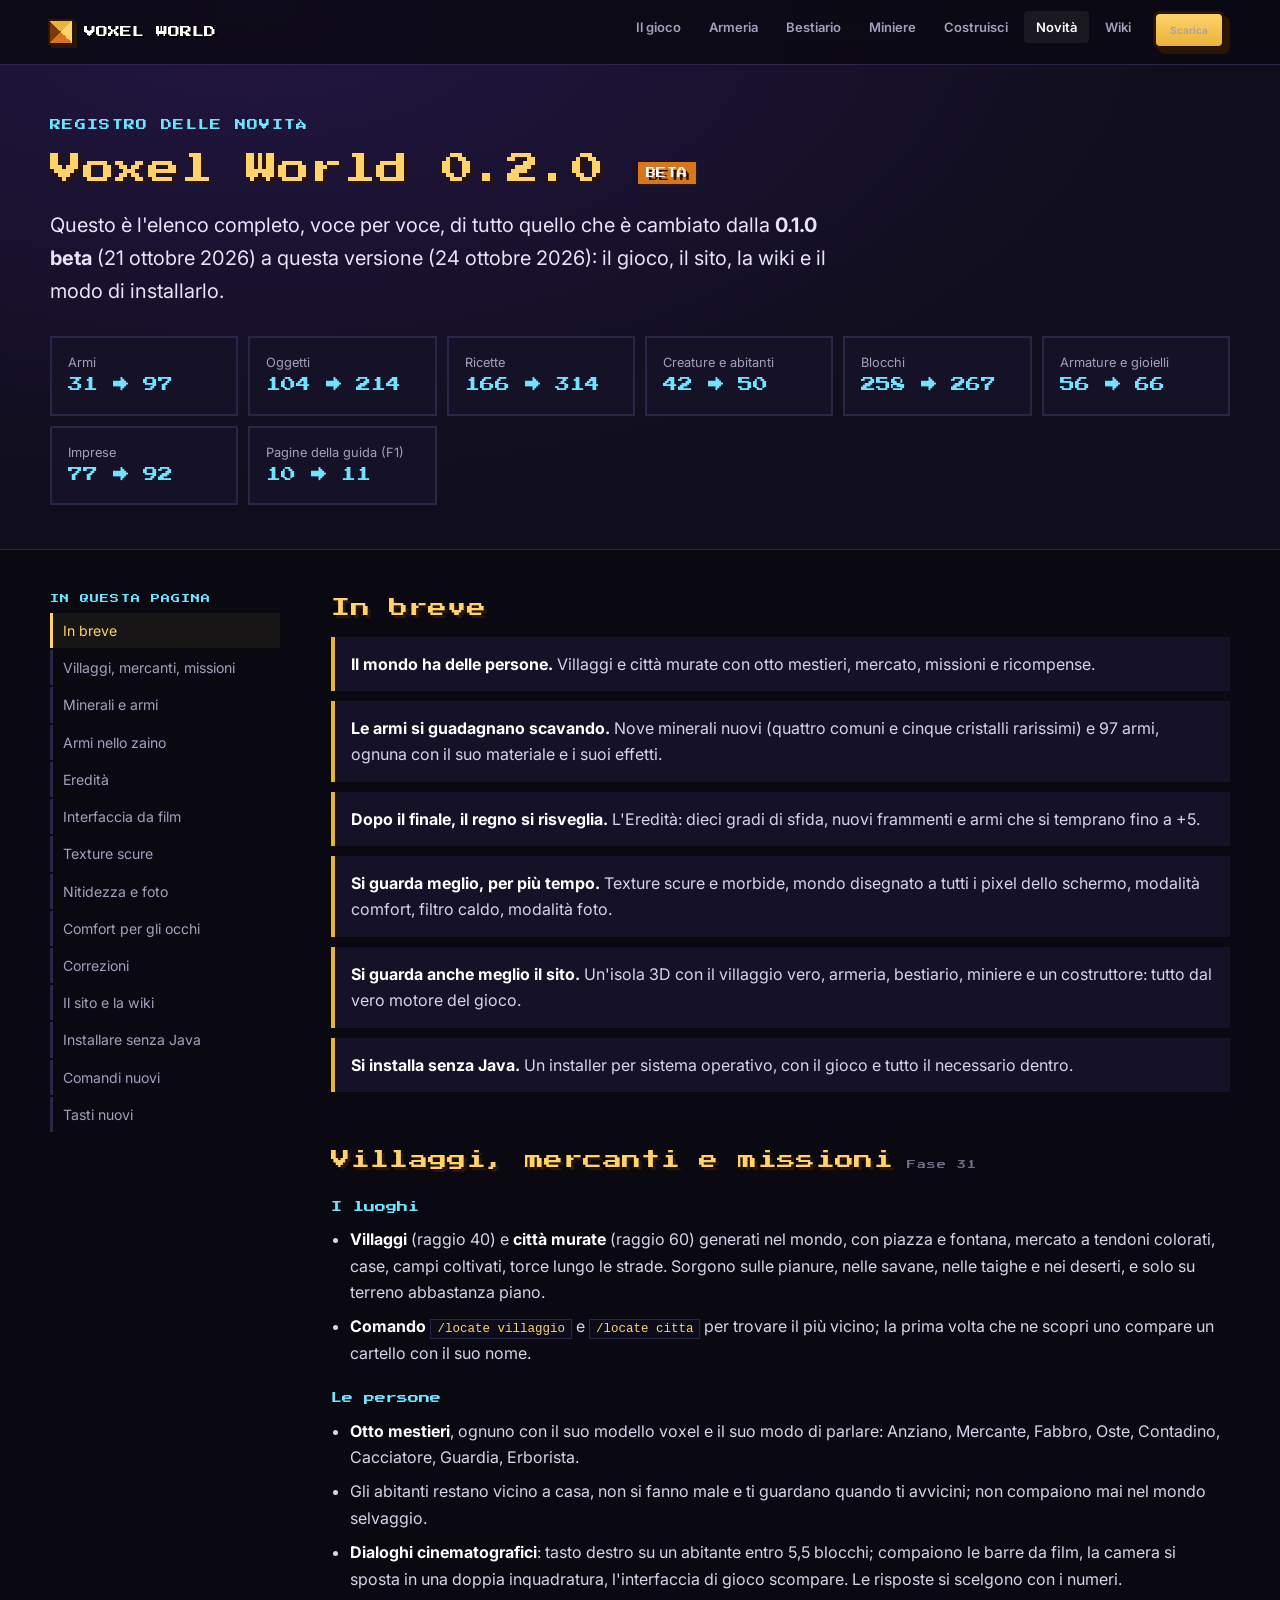
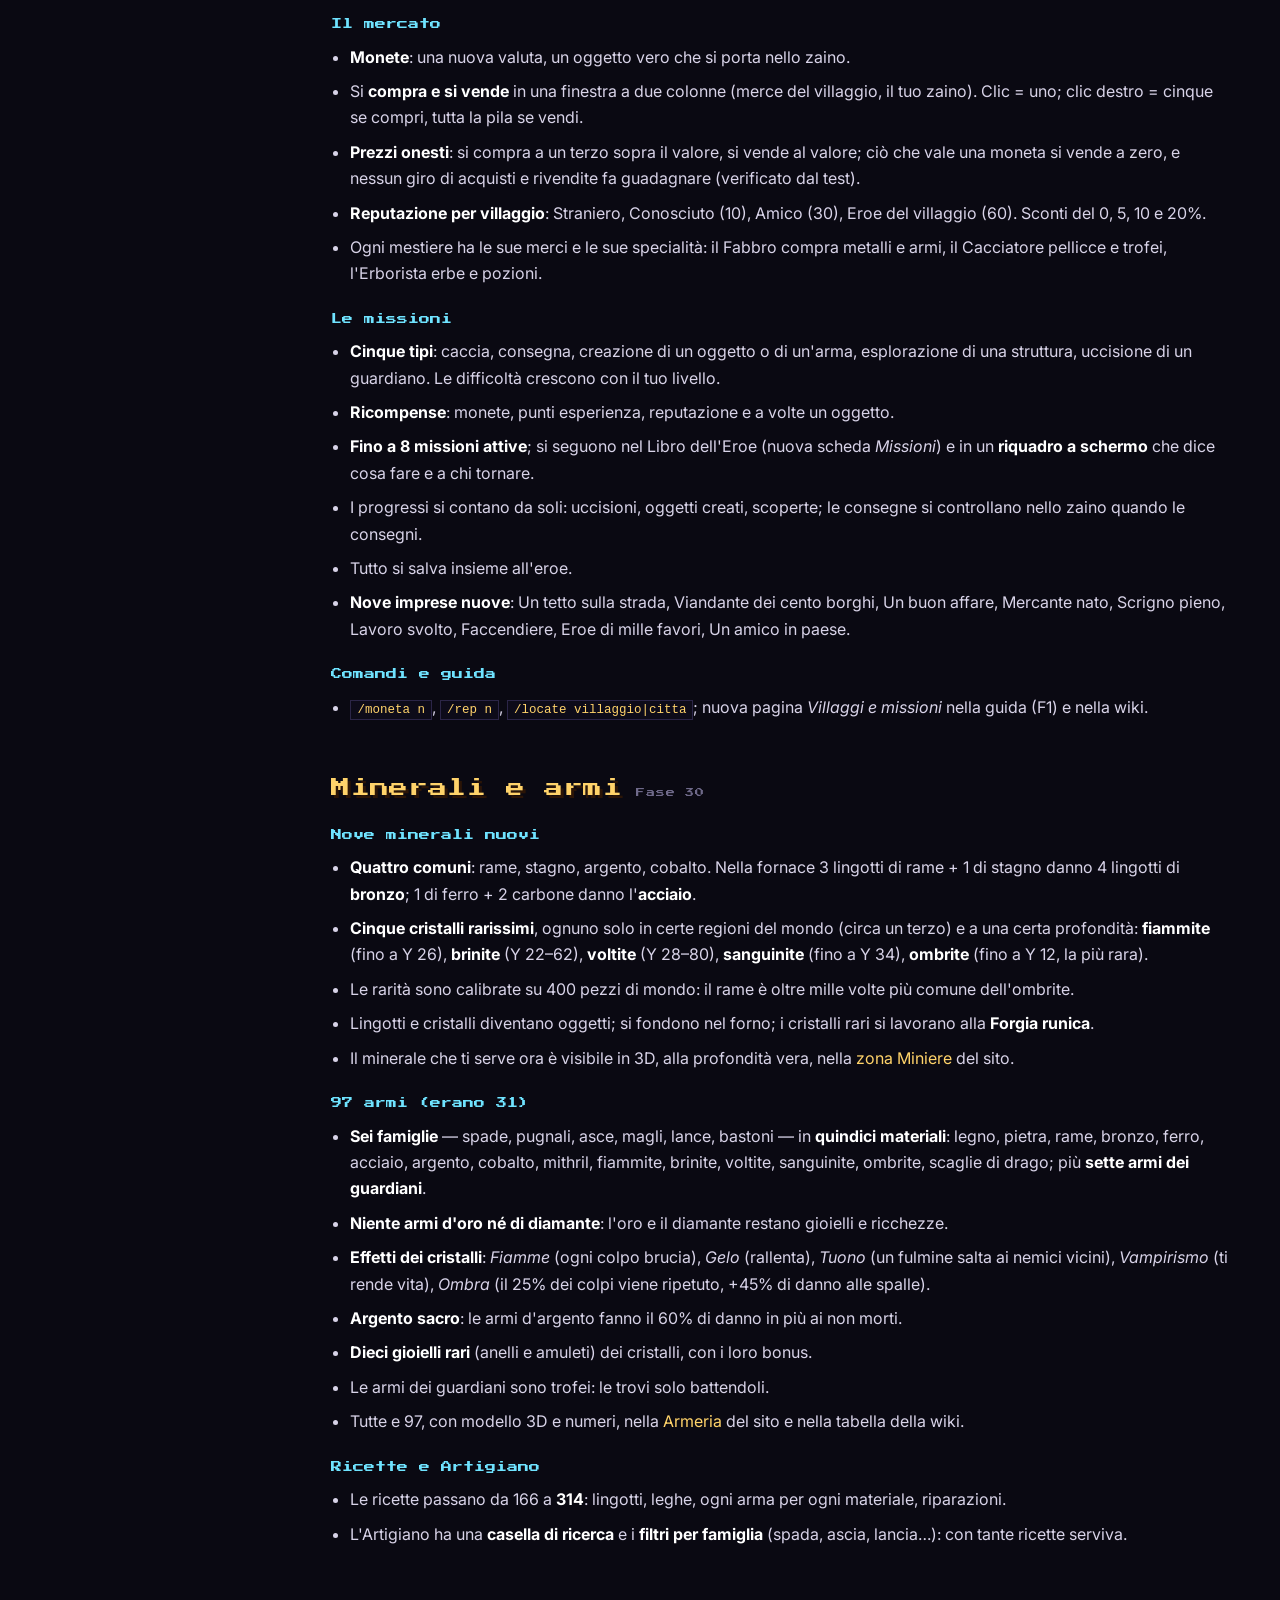
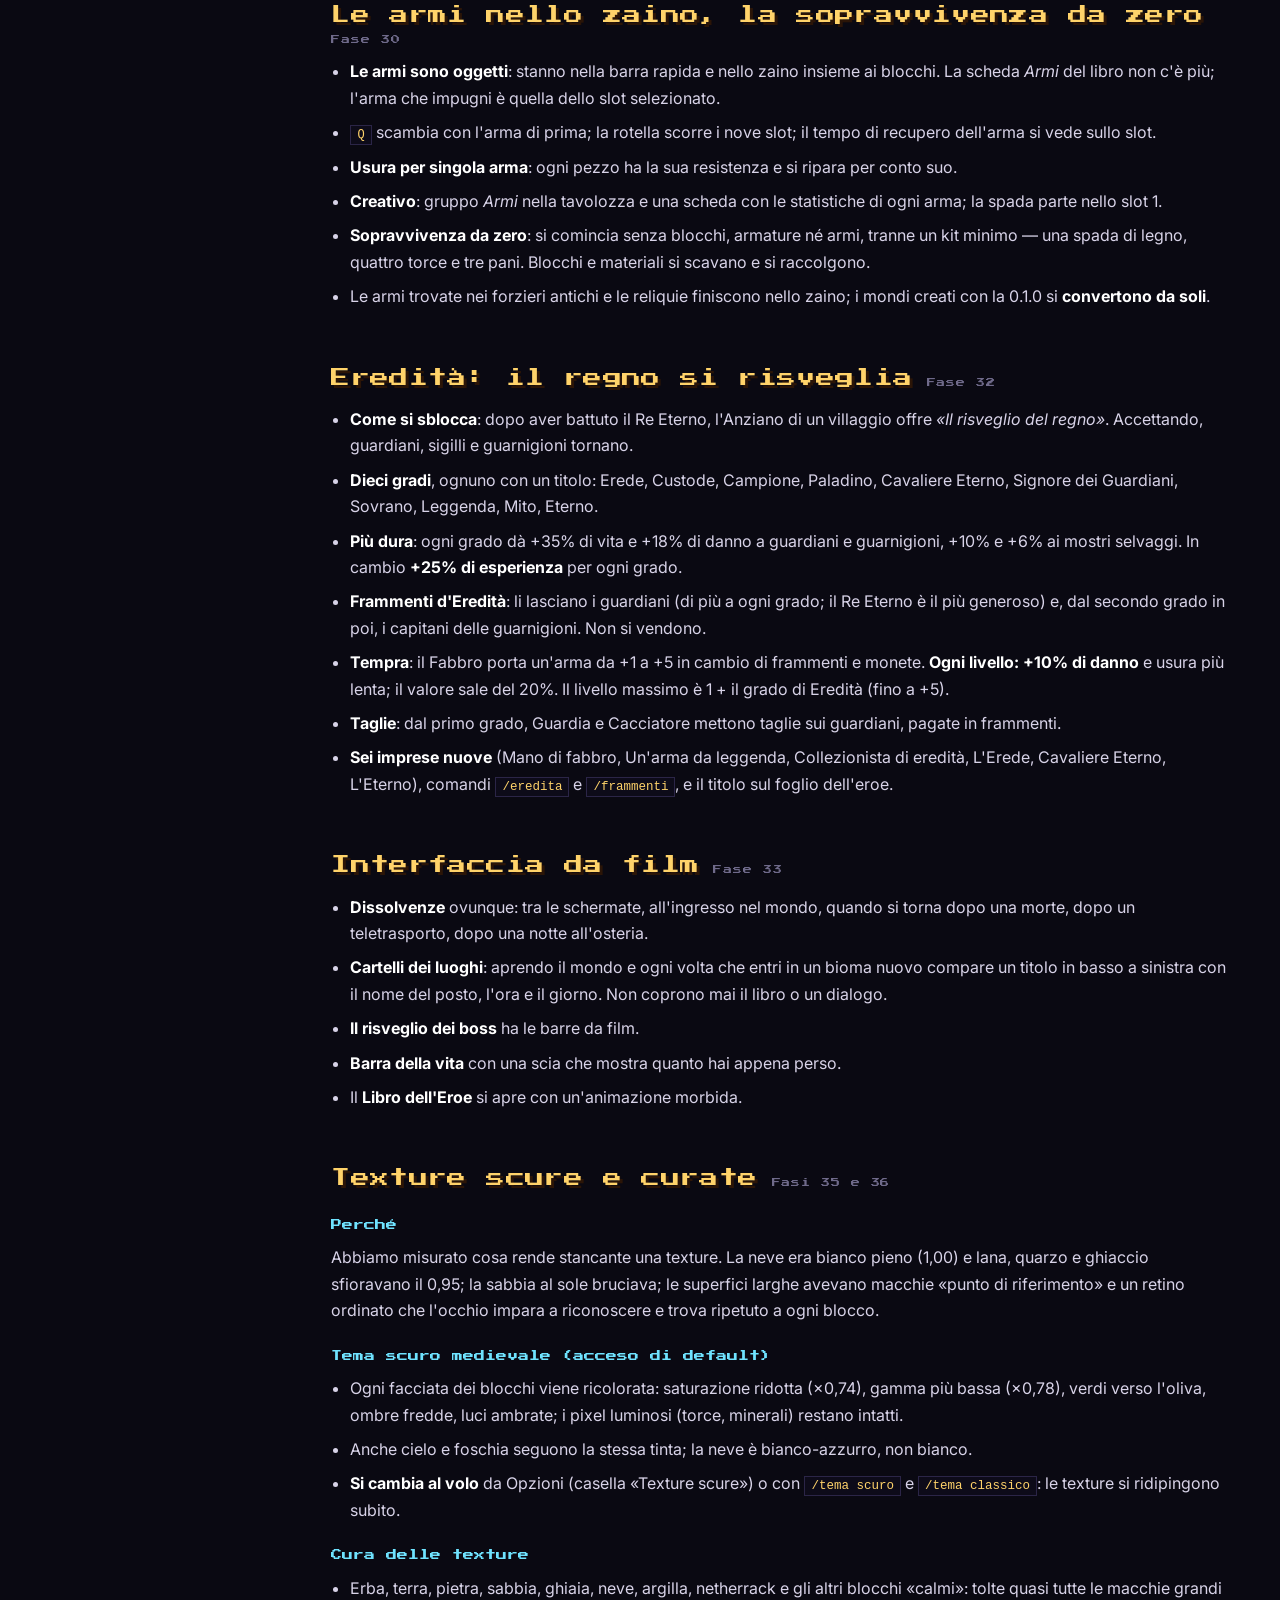
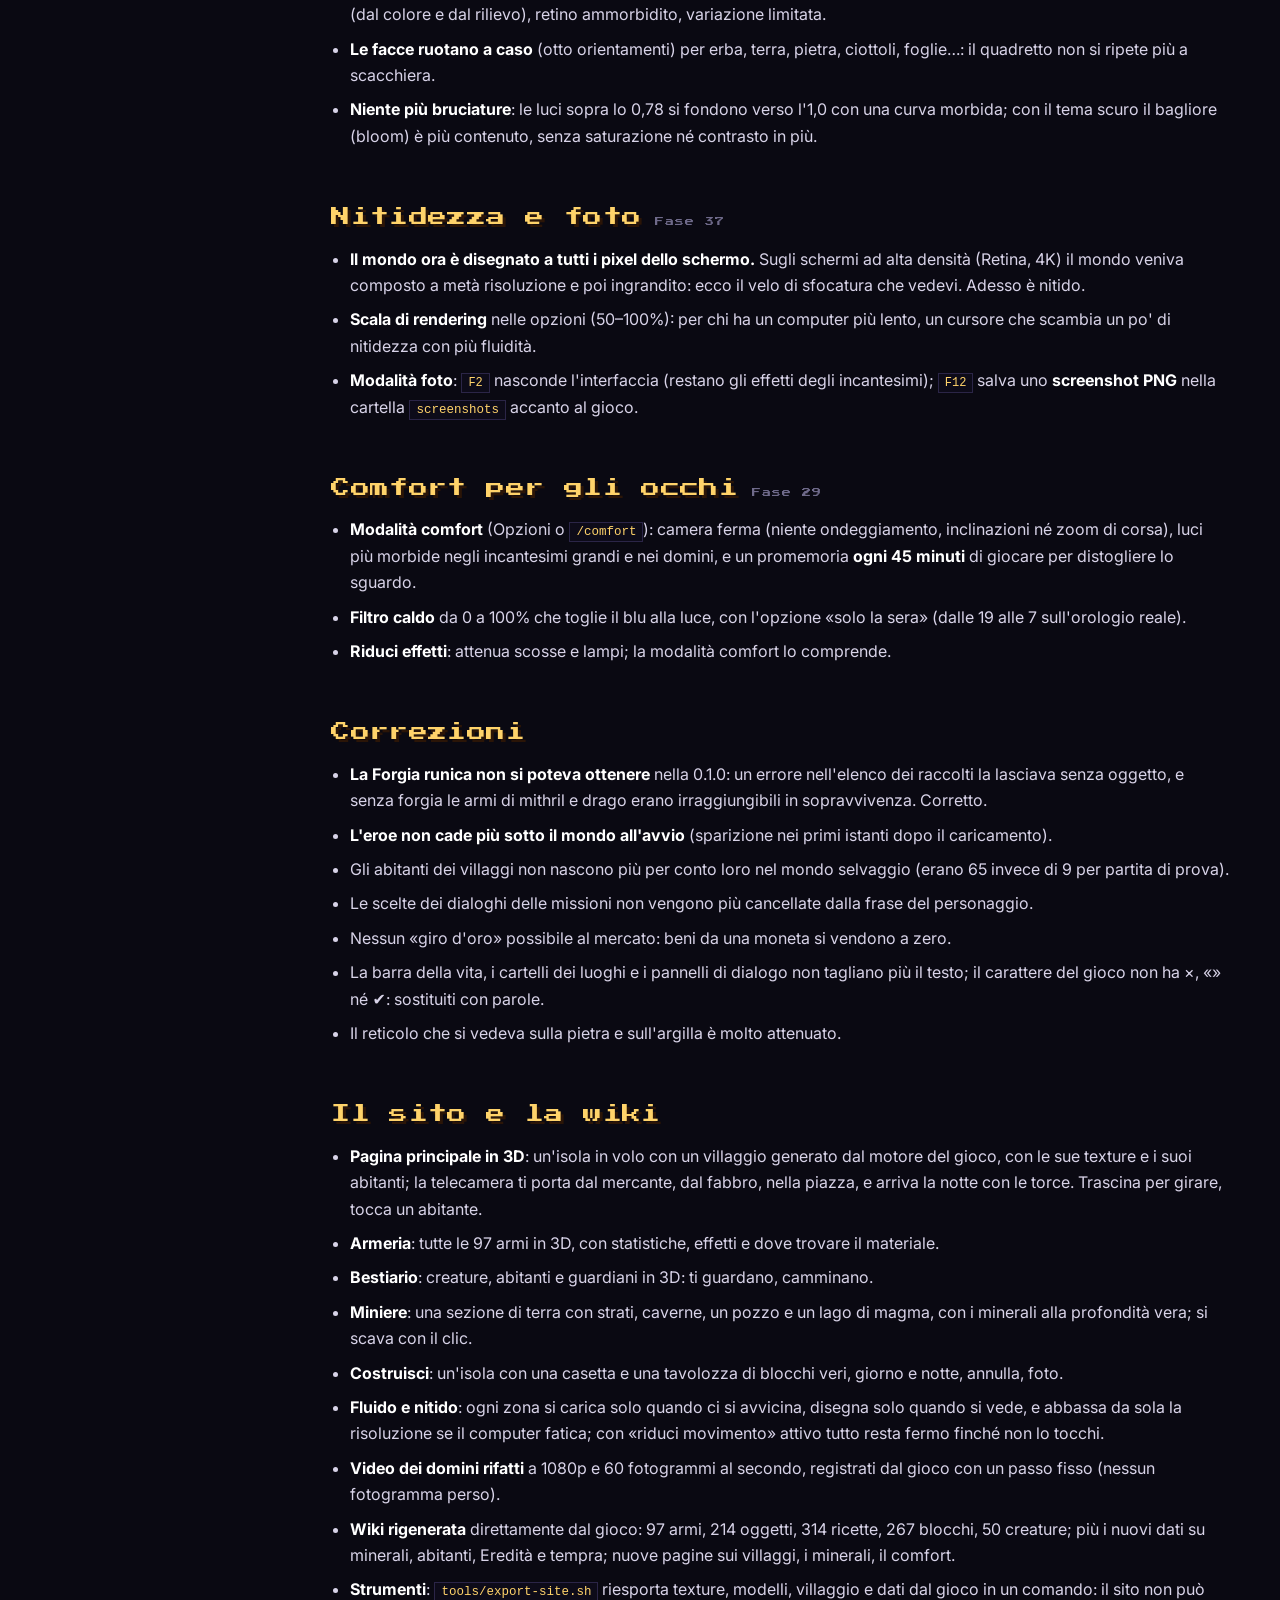
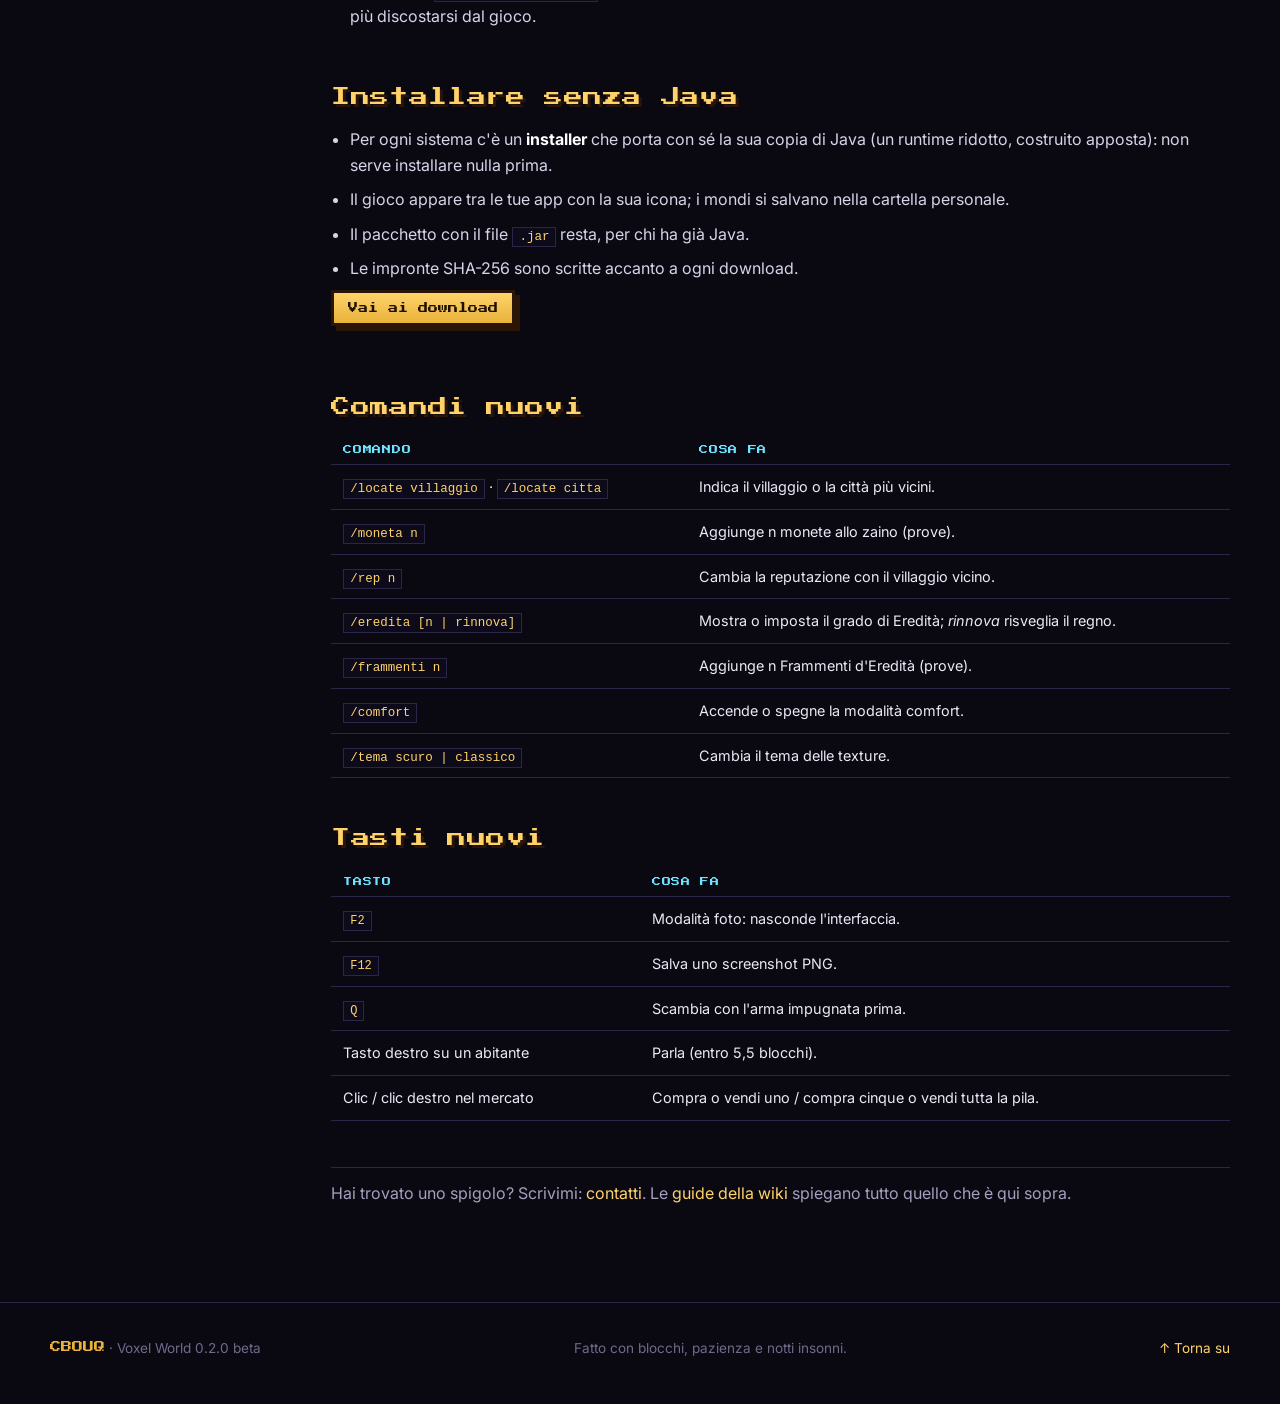
==== novita.html @ 1187e6c8 "Voxel World 0.2.0 beta: sito 3D, novita, wiki aggiornata, video 1080p60, download come release Isola" ====
<!doctype html>
<html lang="it">
<head>
<meta charset="utf-8">
<meta name="viewport" content="width=device-width, initial-scale=1">
<title>Novità 0.2.0 beta — Voxel World</title>
<meta name="description" content="Tutto quello che è cambiato in Voxel World dalla 0.1.0 beta alla 0.2.0 beta, voce per voce: villaggi, missioni, Eredità, minerali e armi, texture scure, interfaccia da film, nitidezza, installer senza Java.">
<meta name="theme-color" content="#0a0912">
<meta property="og:title" content="Novità 0.2.0 beta — Voxel World">
<meta property="og:image" content="assets/img/hero-island.webp">
<link rel="icon" href="assets/favicon.svg" type="image/svg+xml">
<link rel="preconnect" href="https://fonts.googleapis.com">
<link rel="preconnect" href="https://fonts.gstatic.com" crossorigin>
<link href="https://fonts.googleapis.com/css2?family=Inter:wght@400;500;600;700&family=Press+Start+2P&display=swap" rel="stylesheet">
<link rel="stylesheet" href="assets/css/site.css">
<link rel="stylesheet" href="assets/css/novita.css">
</head>
<body>
<a class="skip" href="#log">Vai al contenuto</a>
<header class="nav solid" id="nav">
  <div class="wrap">
    <a class="brand" href="./" aria-label="Voxel World, pagina iniziale"><i></i>VOXEL WORLD</a>
    <button class="burger" id="burger" aria-label="Apri il menu" aria-expanded="false" aria-controls="menu"><span></span><span></span><span></span></button>
    <ul id="menu">
      <li><a href="./#gioco">Il gioco</a></li>
      <li><a href="./#armeria">Armeria</a></li>
      <li><a href="./#bestiario">Bestiario</a></li>
      <li><a href="./#miniere">Miniere</a></li>
      <li><a href="./#costruisci">Costruisci</a></li>
      <li><a href="novita.html" aria-current="page">Novità</a></li>
      <li><a href="wiki/">Wiki</a></li>
      <li class="cta"><a class="btn sm" href="./#scarica">Scarica</a></li>
    </ul>
  </div>
</header>

<main>
  <header class="log-hero">
    <div class="wrap">
      <span class="eyebrow">Registro delle novità</span>
      <h1 class="px">Voxel World 0.2.0 <span class="badge">BETA</span></h1>
      <p class="lead">Questo è l'elenco completo, voce per voce, di tutto quello che è cambiato dalla <b>0.1.0 beta</b> (21 ottobre 2026) a questa versione (24 ottobre 2026): il gioco, il sito, la wiki e il modo di installarlo.</p>
      <div class="diff" aria-label="Il gioco in numeri, prima e dopo">
        <div><small>Armi</small><b>31 → 97</b></div>
        <div><small>Oggetti</small><b>104 → 214</b></div>
        <div><small>Ricette</small><b>166 → 314</b></div>
        <div><small>Creature e abitanti</small><b>42 → 50</b></div>
        <div><small>Blocchi</small><b>258 → 267</b></div>
        <div><small>Armature e gioielli</small><b>56 → 66</b></div>
        <div><small>Imprese</small><b>77 → 92</b></div>
        <div><small>Pagine della guida (F1)</small><b>10 → 11</b></div>
      </div>
    </div>
  </header>

  <div class="wrap log-layout" id="log">
    <nav class="toc" aria-label="Indice">
      <b>In questa pagina</b>
      <a href="#sintesi">In breve</a>
      <a href="#villaggi">Villaggi, mercanti, missioni</a>
      <a href="#minerali">Minerali e armi</a>
      <a href="#inventario">Armi nello zaino</a>
      <a href="#eredita">Eredità</a>
      <a href="#cinema">Interfaccia da film</a>
      <a href="#texture">Texture scure</a>
      <a href="#nitidezza">Nitidezza e foto</a>
      <a href="#comfort">Comfort per gli occhi</a>
      <a href="#correzioni">Correzioni</a>
      <a href="#sito">Il sito e la wiki</a>
      <a href="#installa">Installare senza Java</a>
      <a href="#comandi">Comandi nuovi</a>
      <a href="#tasti">Tasti nuovi</a>
    </nav>

    <div class="log">
      <section id="sintesi">
        <h2 class="px">In breve</h2>
        <ul class="plain">
          <li><b>Il mondo ha delle persone.</b> Villaggi e città murate con otto mestieri, mercato, missioni e ricompense.</li>
          <li><b>Le armi si guadagnano scavando.</b> Nove minerali nuovi (quattro comuni e cinque cristalli rarissimi) e 97 armi, ognuna con il suo materiale e i suoi effetti.</li>
          <li><b>Dopo il finale, il regno si risveglia.</b> L'Eredità: dieci gradi di sfida, nuovi frammenti e armi che si temprano fino a +5.</li>
          <li><b>Si guarda meglio, per più tempo.</b> Texture scure e morbide, mondo disegnato a tutti i pixel dello schermo, modalità comfort, filtro caldo, modalità foto.</li>
          <li><b>Si guarda anche meglio il sito.</b> Un'isola 3D con il villaggio vero, armeria, bestiario, miniere e un costruttore: tutto dal vero motore del gioco.</li>
          <li><b>Si installa senza Java.</b> Un installer per sistema operativo, con il gioco e tutto il necessario dentro.</li>
        </ul>
      </section>

      <section id="villaggi">
        <h2 class="px">Villaggi, mercanti e missioni <small>Fase 31</small></h2>
        <h3>I luoghi</h3>
        <ul>
          <li><b>Villaggi</b> (raggio 40) e <b>città murate</b> (raggio 60) generati nel mondo, con piazza e fontana, mercato a tendoni colorati, case, campi coltivati, torce lungo le strade. Sorgono sulle pianure, nelle savane, nelle taighe e nei deserti, e solo su terreno abbastanza piano.</li>
          <li><b>Comando <code>/locate villaggio</code></b> e <code>/locate citta</code> per trovare il più vicino; la prima volta che ne scopri uno compare un cartello con il suo nome.</li>
        </ul>
        <h3>Le persone</h3>
        <ul>
          <li><b>Otto mestieri</b>, ognuno con il suo modello voxel e il suo modo di parlare: Anziano, Mercante, Fabbro, Oste, Contadino, Cacciatore, Guardia, Erborista.</li>
          <li>Gli abitanti restano vicino a casa, non si fanno male e ti guardano quando ti avvicini; non compaiono mai nel mondo selvaggio.</li>
          <li><b>Dialoghi cinematografici</b>: tasto destro su un abitante entro 5,5 blocchi; compaiono le barre da film, la camera si sposta in una doppia inquadratura, l'interfaccia di gioco scompare. Le risposte si scelgono con i numeri.</li>
        </ul>
        <h3>Il mercato</h3>
        <ul>
          <li><b>Monete</b>: una nuova valuta, un oggetto vero che si porta nello zaino.</li>
          <li>Si <b>compra e si vende</b> in una finestra a due colonne (merce del villaggio, il tuo zaino). Clic = uno; clic destro = cinque se compri, tutta la pila se vendi.</li>
          <li><b>Prezzi onesti</b>: si compra a un terzo sopra il valore, si vende al valore; ciò che vale una moneta si vende a zero, e nessun giro di acquisti e rivendite fa guadagnare (verificato dal test).</li>
          <li><b>Reputazione per villaggio</b>: Straniero, Conosciuto (10), Amico (30), Eroe del villaggio (60). Sconti del 0, 5, 10 e 20%.</li>
          <li>Ogni mestiere ha le sue merci e le sue specialità: il Fabbro compra metalli e armi, il Cacciatore pellicce e trofei, l'Erborista erbe e pozioni.</li>
        </ul>
        <h3>Le missioni</h3>
        <ul>
          <li><b>Cinque tipi</b>: caccia, consegna, creazione di un oggetto o di un'arma, esplorazione di una struttura, uccisione di un guardiano. Le difficoltà crescono con il tuo livello.</li>
          <li><b>Ricompense</b>: monete, punti esperienza, reputazione e a volte un oggetto.</li>
          <li><b>Fino a 8 missioni attive</b>; si seguono nel Libro dell'Eroe (nuova scheda <i>Missioni</i>) e in un <b>riquadro a schermo</b> che dice cosa fare e a chi tornare.</li>
          <li>I progressi si contano da soli: uccisioni, oggetti creati, scoperte; le consegne si controllano nello zaino quando le consegni.</li>
          <li>Tutto si salva insieme all'eroe.</li>
          <li><b>Nove imprese nuove</b>: Un tetto sulla strada, Viandante dei cento borghi, Un buon affare, Mercante nato, Scrigno pieno, Lavoro svolto, Faccendiere, Eroe di mille favori, Un amico in paese.</li>
        </ul>
        <h3>Comandi e guida</h3>
        <ul>
          <li><code>/moneta n</code>, <code>/rep n</code>, <code>/locate villaggio|citta</code>; nuova pagina <i>Villaggi e missioni</i> nella guida (F1) e nella wiki.</li>
        </ul>
      </section>

      <section id="minerali">
        <h2 class="px">Minerali e armi <small>Fase 30</small></h2>
        <h3>Nove minerali nuovi</h3>
        <ul>
          <li><b>Quattro comuni</b>: rame, stagno, argento, cobalto. Nella fornace 3 lingotti di rame + 1 di stagno danno 4 lingotti di <b>bronzo</b>; 1 di ferro + 2 carbone danno l'<b>acciaio</b>.</li>
          <li><b>Cinque cristalli rarissimi</b>, ognuno solo in certe regioni del mondo (circa un terzo) e a una certa profondità: <b>fiammite</b> (fino a Y 26), <b>brinite</b> (Y 22–62), <b>voltite</b> (Y 28–80), <b>sanguinite</b> (fino a Y 34), <b>ombrite</b> (fino a Y 12, la più rara).</li>
          <li>Le rarità sono calibrate su 400 pezzi di mondo: il rame è oltre mille volte più comune dell'ombrite.</li>
          <li>Lingotti e cristalli diventano oggetti; si fondono nel forno; i cristalli rari si lavorano alla <b>Forgia runica</b>.</li>
          <li>Il minerale che ti serve ora è visibile in 3D, alla profondità vera, nella <a href="./#miniere">zona Miniere</a> del sito.</li>
        </ul>
        <h3>97 armi (erano 31)</h3>
        <ul>
          <li><b>Sei famiglie</b> — spade, pugnali, asce, magli, lance, bastoni — in <b>quindici materiali</b>: legno, pietra, rame, bronzo, ferro, acciaio, argento, cobalto, mithril, fiammite, brinite, voltite, sanguinite, ombrite, scaglie di drago; più <b>sette armi dei guardiani</b>.</li>
          <li><b>Niente armi d'oro né di diamante</b>: l'oro e il diamante restano gioielli e ricchezze.</li>
          <li><b>Effetti dei cristalli</b>: <i>Fiamme</i> (ogni colpo brucia), <i>Gelo</i> (rallenta), <i>Tuono</i> (un fulmine salta ai nemici vicini), <i>Vampirismo</i> (ti rende vita), <i>Ombra</i> (il 25% dei colpi viene ripetuto, +45% di danno alle spalle).</li>
          <li><b>Argento sacro</b>: le armi d'argento fanno il 60% di danno in più ai non morti.</li>
          <li><b>Dieci gioielli rari</b> (anelli e amuleti) dei cristalli, con i loro bonus.</li>
          <li>Le armi dei guardiani sono trofei: le trovi solo battendoli.</li>
          <li>Tutte e 97, con modello 3D e numeri, nella <a href="./#armeria">Armeria</a> del sito e nella tabella della wiki.</li>
        </ul>
        <h3>Ricette e Artigiano</h3>
        <ul>
          <li>Le ricette passano da 166 a <b>314</b>: lingotti, leghe, ogni arma per ogni materiale, riparazioni.</li>
          <li>L'Artigiano ha una <b>casella di ricerca</b> e i <b>filtri per famiglia</b> (spada, ascia, lancia…): con tante ricette serviva.</li>
        </ul>
      </section>

      <section id="inventario">
        <h2 class="px">Le armi nello zaino, la sopravvivenza da zero <small>Fase 30</small></h2>
        <ul>
          <li><b>Le armi sono oggetti</b>: stanno nella barra rapida e nello zaino insieme ai blocchi. La scheda <i>Armi</i> del libro non c'è più; l'arma che impugni è quella dello slot selezionato.</li>
          <li><b><span class="kbd">Q</span></b> scambia con l'arma di prima; la rotella scorre i nove slot; il tempo di recupero dell'arma si vede sullo slot.</li>
          <li><b>Usura per singola arma</b>: ogni pezzo ha la sua resistenza e si ripara per conto suo.</li>
          <li><b>Creativo</b>: gruppo <i>Armi</i> nella tavolozza e una scheda con le statistiche di ogni arma; la spada parte nello slot 1.</li>
          <li><b>Sopravvivenza da zero</b>: si comincia senza blocchi, armature né armi, tranne un kit minimo — una spada di legno, quattro torce e tre pani. Blocchi e materiali si scavano e si raccolgono.</li>
          <li>Le armi trovate nei forzieri antichi e le reliquie finiscono nello zaino; i mondi creati con la 0.1.0 si <b>convertono da soli</b>.</li>
        </ul>
      </section>

      <section id="eredita">
        <h2 class="px">Eredità: il regno si risveglia <small>Fase 32</small></h2>
        <ul>
          <li><b>Come si sblocca</b>: dopo aver battuto il Re Eterno, l'Anziano di un villaggio offre <i>«Il risveglio del regno»</i>. Accettando, guardiani, sigilli e guarnigioni tornano.</li>
          <li><b>Dieci gradi</b>, ognuno con un titolo: Erede, Custode, Campione, Paladino, Cavaliere Eterno, Signore dei Guardiani, Sovrano, Leggenda, Mito, Eterno.</li>
          <li><b>Più dura</b>: ogni grado dà +35% di vita e +18% di danno a guardiani e guarnigioni, +10% e +6% ai mostri selvaggi. In cambio <b>+25% di esperienza</b> per ogni grado.</li>
          <li><b>Frammenti d'Eredità</b>: li lasciano i guardiani (di più a ogni grado; il Re Eterno è il più generoso) e, dal secondo grado in poi, i capitani delle guarnigioni. Non si vendono.</li>
          <li><b>Tempra</b>: il Fabbro porta un'arma da +1 a +5 in cambio di frammenti e monete. <b>Ogni livello: +10% di danno</b> e usura più lenta; il valore sale del 20%. Il livello massimo è 1 + il grado di Eredità (fino a +5).</li>
          <li><b>Taglie</b>: dal primo grado, Guardia e Cacciatore mettono taglie sui guardiani, pagate in frammenti.</li>
          <li><b>Sei imprese nuove</b> (Mano di fabbro, Un'arma da leggenda, Collezionista di eredità, L'Erede, Cavaliere Eterno, L'Eterno), comandi <code>/eredita</code> e <code>/frammenti</code>, e il titolo sul foglio dell'eroe.</li>
        </ul>
      </section>

      <section id="cinema">
        <h2 class="px">Interfaccia da film <small>Fase 33</small></h2>
        <ul>
          <li><b>Dissolvenze</b> ovunque: tra le schermate, all'ingresso nel mondo, quando si torna dopo una morte, dopo un teletrasporto, dopo una notte all'osteria.</li>
          <li><b>Cartelli dei luoghi</b>: aprendo il mondo e ogni volta che entri in un bioma nuovo compare un titolo in basso a sinistra con il nome del posto, l'ora e il giorno. Non coprono mai il libro o un dialogo.</li>
          <li><b>Il risveglio dei boss</b> ha le barre da film.</li>
          <li><b>Barra della vita</b> con una scia che mostra quanto hai appena perso.</li>
          <li>Il <b>Libro dell'Eroe</b> si apre con un'animazione morbida.</li>
        </ul>
      </section>

      <section id="texture">
        <h2 class="px">Texture scure e curate <small>Fasi 35 e 36</small></h2>
        <h3>Perché</h3>
        <p>Abbiamo misurato cosa rende stancante una texture. La neve era bianco pieno (1,00) e lana, quarzo e ghiaccio sfioravano il 0,95; la sabbia al sole bruciava; le superfici larghe avevano macchie «punto di riferimento» e un retino ordinato che l'occhio impara a riconoscere e trova ripetuto a ogni blocco.</p>
        <h3>Tema scuro medievale (acceso di default)</h3>
        <ul>
          <li>Ogni facciata dei blocchi viene ricolorata: saturazione ridotta (×0,74), gamma più bassa (×0,78), verdi verso l'oliva, ombre fredde, luci ambrate; i pixel luminosi (torce, minerali) restano intatti.</li>
          <li>Anche cielo e foschia seguono la stessa tinta; la neve è bianco-azzurro, non bianco.</li>
          <li><b>Si cambia al volo</b> da Opzioni (casella «Texture scure») o con <code>/tema scuro</code> e <code>/tema classico</code>: le texture si ridipingono subito.</li>
        </ul>
        <h3>Cura delle texture</h3>
        <ul>
          <li>Erba, terra, pietra, sabbia, ghiaia, neve, argilla, netherrack e gli altri blocchi «calmi»: tolte quasi tutte le macchie grandi (dal colore e dal rilievo), retino ammorbidito, variazione limitata.</li>
          <li><b>Le facce ruotano a caso</b> (otto orientamenti) per erba, terra, pietra, ciottoli, foglie…: il quadretto non si ripete più a scacchiera.</li>
          <li><b>Niente più bruciature</b>: le luci sopra lo 0,78 si fondono verso l'1,0 con una curva morbida; con il tema scuro il bagliore (bloom) è più contenuto, senza saturazione né contrasto in più.</li>
        </ul>
      </section>

      <section id="nitidezza">
        <h2 class="px">Nitidezza e foto <small>Fase 37</small></h2>
        <ul>
          <li><b>Il mondo ora è disegnato a tutti i pixel dello schermo.</b> Sugli schermi ad alta densità (Retina, 4K) il mondo veniva composto a metà risoluzione e poi ingrandito: ecco il velo di sfocatura che vedevi. Adesso è nitido.</li>
          <li><b>Scala di rendering</b> nelle opzioni (50–100%): per chi ha un computer più lento, un cursore che scambia un po' di nitidezza con più fluidità.</li>
          <li><b>Modalità foto</b>: <span class="kbd">F2</span> nasconde l'interfaccia (restano gli effetti degli incantesimi); <span class="kbd">F12</span> salva uno <b>screenshot PNG</b> nella cartella <code>screenshots</code> accanto al gioco.</li>
        </ul>
      </section>

      <section id="comfort">
        <h2 class="px">Comfort per gli occhi <small>Fase 29</small></h2>
        <ul>
          <li><b>Modalità comfort</b> (Opzioni o <code>/comfort</code>): camera ferma (niente ondeggiamento, inclinazioni né zoom di corsa), luci più morbide negli incantesimi grandi e nei domini, e un promemoria <b>ogni 45 minuti</b> di giocare per distogliere lo sguardo.</li>
          <li><b>Filtro caldo</b> da 0 a 100% che toglie il blu alla luce, con l'opzione «solo la sera» (dalle 19 alle 7 sull'orologio reale).</li>
          <li><b>Riduci effetti</b>: attenua scosse e lampi; la modalità comfort lo comprende.</li>
        </ul>
      </section>

      <section id="correzioni">
        <h2 class="px">Correzioni</h2>
        <ul>
          <li><b>La Forgia runica non si poteva ottenere</b> nella 0.1.0: un errore nell'elenco dei raccolti la lasciava senza oggetto, e senza forgia le armi di mithril e drago erano irraggiungibili in sopravvivenza. Corretto.</li>
          <li><b>L'eroe non cade più sotto il mondo all'avvio</b> (sparizione nei primi istanti dopo il caricamento).</li>
          <li>Gli abitanti dei villaggi non nascono più per conto loro nel mondo selvaggio (erano 65 invece di 9 per partita di prova).</li>
          <li>Le scelte dei dialoghi delle missioni non vengono più cancellate dalla frase del personaggio.</li>
          <li>Nessun «giro d'oro» possibile al mercato: beni da una moneta si vendono a zero.</li>
          <li>La barra della vita, i cartelli dei luoghi e i pannelli di dialogo non tagliano più il testo; il carattere del gioco non ha ×, «» né ✔: sostituiti con parole.</li>
          <li>Il reticolo che si vedeva sulla pietra e sull'argilla è molto attenuato.</li>
        </ul>
      </section>

      <section id="sito">
        <h2 class="px">Il sito e la wiki</h2>
        <ul>
          <li><b>Pagina principale in 3D</b>: un'isola in volo con un villaggio generato dal motore del gioco, con le sue texture e i suoi abitanti; la telecamera ti porta dal mercante, dal fabbro, nella piazza, e arriva la notte con le torce. Trascina per girare, tocca un abitante.</li>
          <li><b>Armeria</b>: tutte le 97 armi in 3D, con statistiche, effetti e dove trovare il materiale.</li>
          <li><b>Bestiario</b>: creature, abitanti e guardiani in 3D: ti guardano, camminano.</li>
          <li><b>Miniere</b>: una sezione di terra con strati, caverne, un pozzo e un lago di magma, con i minerali alla profondità vera; si scava con il clic.</li>
          <li><b>Costruisci</b>: un'isola con una casetta e una tavolozza di blocchi veri, giorno e notte, annulla, foto.</li>
          <li><b>Fluido e nitido</b>: ogni zona si carica solo quando ci si avvicina, disegna solo quando si vede, e abbassa da sola la risoluzione se il computer fatica; con «riduci movimento» attivo tutto resta fermo finché non lo tocchi.</li>
          <li><b>Video dei domini rifatti</b> a 1080p e 60 fotogrammi al secondo, registrati dal gioco con un passo fisso (nessun fotogramma perso).</li>
          <li><b>Wiki rigenerata</b> direttamente dal gioco: 97 armi, 214 oggetti, 314 ricette, 267 blocchi, 50 creature; più i nuovi dati su minerali, abitanti, Eredità e tempra; nuove pagine sui villaggi, i minerali, il comfort.</li>
          <li><b>Strumenti</b>: <code>tools/export-site.sh</code> riesporta texture, modelli, villaggio e dati dal gioco in un comando: il sito non può più discostarsi dal gioco.</li>
        </ul>
      </section>

      <section id="installa">
        <h2 class="px">Installare senza Java</h2>
        <ul>
          <li>Per ogni sistema c'è un <b>installer</b> che porta con sé la sua copia di Java (un runtime ridotto, costruito apposta): non serve installare nulla prima.</li>
          <li>Il gioco appare tra le tue app con la sua icona; i mondi si salvano nella cartella personale.</li>
          <li>Il pacchetto con il file <code>.jar</code> resta, per chi ha già Java.</li>
          <li>Le impronte SHA-256 sono scritte accanto a ogni download.</li>
        </ul>
        <p><a class="btn sm" href="./#scarica">Vai ai download</a></p>
      </section>

      <section id="comandi">
        <h2 class="px">Comandi nuovi</h2>
        <div class="tw"><table class="t">
          <thead><tr><th>Comando</th><th>Cosa fa</th></tr></thead>
          <tbody>
            <tr><td><code>/locate villaggio</code> · <code>/locate citta</code></td><td>Indica il villaggio o la città più vicini.</td></tr>
            <tr><td><code>/moneta n</code></td><td>Aggiunge n monete allo zaino (prove).</td></tr>
            <tr><td><code>/rep n</code></td><td>Cambia la reputazione con il villaggio vicino.</td></tr>
            <tr><td><code>/eredita [n | rinnova]</code></td><td>Mostra o imposta il grado di Eredità; <i>rinnova</i> risveglia il regno.</td></tr>
            <tr><td><code>/frammenti n</code></td><td>Aggiunge n Frammenti d'Eredità (prove).</td></tr>
            <tr><td><code>/comfort</code></td><td>Accende o spegne la modalità comfort.</td></tr>
            <tr><td><code>/tema scuro | classico</code></td><td>Cambia il tema delle texture.</td></tr>
          </tbody>
        </table></div>
      </section>

      <section id="tasti">
        <h2 class="px">Tasti nuovi</h2>
        <div class="tw"><table class="t">
          <thead><tr><th>Tasto</th><th>Cosa fa</th></tr></thead>
          <tbody>
            <tr><td><span class="kbd">F2</span></td><td>Modalità foto: nasconde l'interfaccia.</td></tr>
            <tr><td><span class="kbd">F12</span></td><td>Salva uno screenshot PNG.</td></tr>
            <tr><td><span class="kbd">Q</span></td><td>Scambia con l'arma impugnata prima.</td></tr>
            <tr><td>Tasto destro su un abitante</td><td>Parla (entro 5,5 blocchi).</td></tr>
            <tr><td>Clic / clic destro nel mercato</td><td>Compra o vendi uno / compra cinque o vendi tutta la pila.</td></tr>
          </tbody>
        </table></div>
      </section>

      <p class="log-foot">Hai trovato uno spigolo? Scrivimi: <a href="./#contatti">contatti</a>. Le <a href="wiki/#/per-iniziare">guide della wiki</a> spiegano tutto quello che è qui sopra.</p>
    </div>
  </div>
</main>

<footer>
  <div class="wrap">
    <span><b>CBOUQ</b> · Voxel World 0.2.0 beta</span>
    <span>Fatto con blocchi, pazienza e notti insonni.</span>
    <a href="#top">↑ Torna su</a>
  </div>
</footer>
<script>
(function () {
  var nav = document.getElementById('nav'), burger = document.getElementById('burger');
  burger.addEventListener('click', function () { var o = nav.classList.toggle('open'); burger.setAttribute('aria-expanded', o ? 'true' : 'false'); });
  var links = [].slice.call(document.querySelectorAll('.toc a')), secs = links.map(function (a) { return document.querySelector(a.getAttribute('href')); });
  function spy() { var y = scrollY + 140, cur = 0; secs.forEach(function (s, i) { if (s && s.offsetTop <= y) cur = i; }); links.forEach(function (a, i) { a.classList.toggle('on', i === cur); }); }
  addEventListener('scroll', spy, { passive: true }); spy();
})();
</script>
</body>
</html>
---- assets/css/site.css ----
/* Voxel World — sito ufficiale. Palette: notte viola, oro del logo, ciano del Vuoto, rosso del Santuario. */
:root {
  --bg: #0a0912; --bg2: #100e1c; --panel: #151227; --panel2: #1b1733; --line: #2b2547;
  --text: #ece8f6; --muted: #a59fbd; --faint: #6f6a8a;
  --gold: #ffd36a; --gold2: #e9b23a; --amber: #d8761c; --ember: #ff5a45; --cyan: #6fe3ff; --violet: #9a7bff;
  --font-pixel: 'Press Start 2P', 'Silkscreen', ui-monospace, 'SF Mono', Menlo, Consolas, monospace;
  --font-body: 'Inter', system-ui, -apple-system, 'Segoe UI', Roboto, sans-serif;
  --radius: 4px; --gutter: clamp(16px, 4vw, 40px); --max: 1180px;
  color-scheme: dark;
}
*, *::before, *::after { box-sizing: border-box; }
html { scroll-behavior: smooth; scroll-padding-top: 76px; }
@media (prefers-reduced-motion: reduce) { html { scroll-behavior: auto; } * { animation-duration: .01ms !important; transition-duration: .01ms !important; } }
body { margin: 0; background: var(--bg); color: var(--text); font: 16px/1.65 var(--font-body); -webkit-font-smoothing: antialiased; overflow-x: hidden; }
img, video, canvas { max-width: 100%; display: block; }
a { color: var(--gold); text-decoration: none; }
a:hover { color: #fff; }
:focus-visible { outline: 3px solid var(--cyan); outline-offset: 3px; }
.skip { position: absolute; left: -999px; top: 8px; background: var(--gold); color: #1b1100; padding: 10px 14px; z-index: 100; font-weight: 700; }
.skip:focus { left: 8px; }
.wrap { width: min(var(--max), 100% - 2 * var(--gutter)); margin-inline: auto; }
h1, h2, h3 { line-height: 1.2; margin: 0 0 .5em; }
.px { font-family: var(--font-pixel); font-weight: 400; letter-spacing: .02em; line-height: 1.5; }
h2.px { font-size: clamp(16px, 2.6vw, 26px); color: var(--gold); text-shadow: 3px 3px 0 #2b1507; margin-bottom: 14px; }
h3 { font-size: 1.2rem; color: #fff; }
p { margin: 0 0 1em; color: #d8d3e8; }
.eyebrow { font: 11px/1 var(--font-pixel); color: var(--cyan); letter-spacing: .12em; text-transform: uppercase; display: block; margin-bottom: 14px; }
.lead { font-size: clamp(1.05rem, 1.6vw, 1.25rem); color: #e8e3f6; max-width: 62ch; }

/* ---------- nav ---------- */
.nav { position: fixed; inset: 0 0 auto 0; z-index: 50; transition: background .3s, backdrop-filter .3s, box-shadow .3s; }
.nav.solid { background: rgba(10, 9, 18, .82); backdrop-filter: blur(12px); box-shadow: 0 1px 0 var(--line); }
.nav .wrap { display: flex; align-items: center; gap: 24px; height: 64px; }
.brand { display: flex; align-items: center; gap: 12px; color: #fff; font: 12px var(--font-pixel); text-shadow: 2px 2px 0 #000; }
.brand i { width: 22px; height: 22px; display: block; background: conic-gradient(from 45deg, var(--gold) 0 25%, var(--amber) 0 50%, #7a3a0c 0 75%, var(--gold2) 0); box-shadow: 0 0 0 2px #2b1507, 3px 3px 0 2px #2b1507; }
.nav ul { display: flex; gap: 4px; list-style: none; margin: 0 0 0 auto; padding: 0; }
.nav li a { display: block; padding: 8px 12px; color: var(--muted); font: 600 13px var(--font-body); border-radius: var(--radius); }
.nav li a:hover, .nav li a[aria-current="page"] { color: #fff; background: rgba(255, 255, 255, .06); }
.nav .cta { margin-left: 6px; }
.burger { display: none; margin-left: auto; background: none; border: 2px solid var(--line); color: #fff; width: 44px; height: 44px; border-radius: var(--radius); cursor: pointer; }
.burger span { display: block; width: 20px; height: 2px; background: #fff; margin: 4px auto; transition: transform .2s; }
@media (max-width: 860px) {
  .burger { display: block; }
  .nav ul { position: fixed; inset: 64px 0 auto 0; flex-direction: column; background: rgba(10, 9, 18, .97); padding: 12px var(--gutter) 20px; margin: 0; gap: 0; transform: translateY(-120%); transition: transform .3s; border-bottom: 1px solid var(--line); }
  .nav.open ul { transform: none; }
  .nav li a { padding: 14px 6px; font-size: 16px; }
  .nav.open, .nav { background: rgba(10, 9, 18, .9); }
}

/* ---------- buttons (pixel style) ---------- */
.btn { --c: var(--gold2); display: inline-flex; align-items: center; gap: 10px; padding: 14px 20px; font: 12px/1 var(--font-pixel); color: #1b1100; background: linear-gradient(var(--gold), var(--gold2)); border: 0; cursor: pointer;
  box-shadow: 0 0 0 3px #2b1507, 5px 5px 0 3px #2b1507; transition: transform .12s, box-shadow .12s; position: relative; margin: 3px 8px 8px 3px; }
.btn:hover { color: #1b1100; transform: translate(-2px, -2px); box-shadow: 0 0 0 3px #2b1507, 8px 8px 0 3px #2b1507; }
.btn:active { transform: translate(3px, 3px); box-shadow: 0 0 0 3px #2b1507, 2px 2px 0 3px #2b1507; }
.btn.ghost { background: #1b1733; color: #fff; box-shadow: 0 0 0 3px var(--line), 5px 5px 0 3px #07060d; }
.btn.ghost:hover { color: var(--gold); box-shadow: 0 0 0 3px var(--gold2), 8px 8px 0 3px #07060d; }
.btn.sm { padding: 10px 14px; font-size: 10px; }
.badge { display: inline-block; font: 10px/1 var(--font-pixel); background: var(--amber); color: #fff; padding: 6px 8px; box-shadow: 2px 2px 0 #2b1507; vertical-align: middle; }

/* ---------- hero ---------- */
.hero { position: relative; min-height: min(100svh, 880px); display: grid; align-items: center; overflow: hidden; padding: 110px 0 70px; isolation: isolate; }
.hero-bg { position: absolute; inset: 0; z-index: -2; }
.hero-bg img { width: 100%; height: 100%; object-fit: cover; filter: saturate(1.15) contrast(1.05); }
.hero::after { content: ''; position: absolute; inset: 0; z-index: -1; background: radial-gradient(ellipse at 30% 45%, rgba(10, 9, 18, .25), rgba(10, 9, 18, .85) 70%), linear-gradient(180deg, rgba(10, 9, 18, .55), transparent 30%, rgba(10, 9, 18, .96)); }
.hero .wrap { display: grid; gap: 22px; }
.title-canvas { width: min(760px, 100%); aspect-ratio: 760 / 190; margin-left: -6px; }
.hero .lead { font-size: clamp(1.1rem, 2vw, 1.45rem); }
.hero .meta { display: flex; flex-wrap: wrap; gap: 10px 22px; color: var(--muted); font-size: .9rem; margin-top: 4px; }
.hero .meta b { color: var(--text); }
.hero .cta-row { display: flex; flex-wrap: wrap; align-items: center; margin-top: 6px; }
.scroll-cue { position: absolute; left: 50%; bottom: 18px; transform: translateX(-50%); font: 9px var(--font-pixel); color: var(--faint); animation: bob 1.8s infinite; }
@keyframes bob { 50% { transform: translate(-50%, 6px); } }

.stats { background: var(--bg2); border-block: 1px solid var(--line); }
.stats .wrap { display: grid; grid-template-columns: repeat(auto-fit, minmax(130px, 1fr)); gap: 0; }
.stat { padding: 22px 12px; text-align: center; border-right: 1px solid var(--line); }
.stat:last-child { border-right: 0; }
.stat b { display: block; font: 22px var(--font-pixel); color: var(--gold); text-shadow: 3px 3px 0 #2b1507; }
.stat span { font-size: .82rem; color: var(--muted); }

/* ---------- sections ---------- */
section { padding: clamp(60px, 9vw, 110px) 0; }
.sec-head { max-width: 760px; margin-bottom: clamp(28px, 4vw, 48px); }
.feature { display: grid; grid-template-columns: 1fr 1.15fr; gap: clamp(22px, 4vw, 56px); align-items: center; margin-bottom: clamp(48px, 7vw, 90px); }
.feature:nth-child(even) .f-media { order: -1; }
.feature .f-media { position: relative; }
.feature h3 { font: clamp(14px, 1.8vw, 19px) var(--font-pixel); color: var(--gold); line-height: 1.6; margin-bottom: 14px; }
.feature ul { padding-left: 1.1em; color: #d8d3e8; }
.feature li { margin: .3em 0; }
.shot { position: relative; border: 3px solid #07060d; box-shadow: 0 0 0 3px var(--line), 10px 10px 0 0 #05040a; background: #000; border-radius: 2px; overflow: hidden; }
.shot img { width: 100%; height: auto; aspect-ratio: 16 / 9; object-fit: cover; }
.shot figcaption { position: absolute; left: 0; bottom: 0; right: 0; padding: 26px 14px 10px; font-size: .8rem; color: #e9e4f9; background: linear-gradient(transparent, rgba(5, 4, 10, .9)); }
@media (max-width: 860px) { .feature { grid-template-columns: 1fr; } .feature:nth-child(even) .f-media { order: 0; } }

/* domains showcase */
.domains { background: radial-gradient(ellipse at 50% 0, #1a1236 0, transparent 70%), var(--bg2); border-block: 1px solid var(--line); }
.tabs { display: flex; flex-wrap: wrap; gap: 8px; margin-bottom: 24px; }
.tab { font: 11px/1.4 var(--font-pixel); padding: 12px 16px; background: #120f22; color: var(--muted); border: 2px solid var(--line); cursor: pointer; }
.tab[aria-selected="true"] { color: #1b1100; background: var(--gold); border-color: #2b1507; box-shadow: 4px 4px 0 #2b1507; }
.tab[data-theme="void"][aria-selected="true"] { background: var(--cyan); }
.tab[data-theme="shrine"][aria-selected="true"] { background: var(--ember); color: #fff; }
.dom { display: none; grid-template-columns: 1.4fr 1fr; gap: clamp(20px, 3vw, 44px); align-items: start; }
.dom.on { display: grid; }
.dom ol { list-style: none; padding: 0; margin: 0; counter-reset: s; }
.dom ol li { counter-increment: s; position: relative; padding: 0 0 18px 48px; margin: 0; color: #d8d3e8; }
.dom ol li::before { content: counter(s); position: absolute; left: 0; top: 0; width: 32px; height: 32px; display: grid; place-items: center; font: 11px var(--font-pixel); background: #1d1838; color: var(--gold); box-shadow: 0 0 0 2px var(--line); }
.dom ol li b { color: #fff; display: block; margin-bottom: 2px; }
@media (max-width: 900px) { .dom.on { grid-template-columns: 1fr; } }
.tiles { display: flex; gap: 10px; margin-top: 16px; flex-wrap: wrap; }
.tile { flex: 1 1 0; min-width: 110px; background: #120f22; border: 1px solid var(--line); padding: 10px 12px; }
.tile b { display: block; font: 15px var(--font-pixel); color: var(--cyan); }
.tile span { font-size: .78rem; color: var(--muted); }

/* gallery */
.gallery { columns: 3 280px; column-gap: 14px; }
.gallery button { display: block; width: 100%; margin: 0 0 14px; padding: 0; border: 3px solid #07060d; box-shadow: 0 0 0 2px var(--line); background: #000; cursor: zoom-in; break-inside: avoid; position: relative; overflow: hidden; }
.gallery img { width: 100%; height: auto; transition: transform .5s, filter .3s; }
.gallery button:hover img { transform: scale(1.05); filter: brightness(1.12); }
.gallery span { position: absolute; left: 0; right: 0; bottom: 0; padding: 18px 10px 8px; font-size: .78rem; text-align: left; color: #fff; background: linear-gradient(transparent, rgba(0, 0, 0, .85)); opacity: 0; transition: opacity .25s; }
.gallery button:hover span, .gallery button:focus-visible span { opacity: 1; }
.lightbox { position: fixed; inset: 0; z-index: 90; background: rgba(4, 3, 9, .94); display: none; place-items: center; padding: 20px; }
.lightbox.on { display: grid; }
.lightbox img { max-height: 84vh; width: auto; max-width: min(1400px, 100%); border: 3px solid #000; box-shadow: 0 0 0 3px var(--line); }
.lightbox p { text-align: center; margin: 12px 0 0; color: var(--muted); }
.lightbox .x { position: absolute; top: 14px; right: 16px; }

/* download */
.dl { background: linear-gradient(180deg, var(--bg), #120d24 40%, var(--bg)); }
.dl-main { display: grid; grid-template-columns: 1.1fr 1fr; gap: clamp(20px, 4vw, 48px); align-items: center; background: var(--panel); border: 3px solid #07060d; box-shadow: 0 0 0 3px var(--gold2), 10px 10px 0 #05040a; padding: clamp(20px, 3.5vw, 40px); }
.dl-main h3 { font: clamp(14px, 2vw, 20px) var(--font-pixel); color: var(--gold); }
.dl-facts { display: grid; grid-template-columns: repeat(2, 1fr); gap: 10px 20px; margin: 16px 0 6px; }
.dl-facts div { font-size: .88rem; color: var(--muted); } .dl-facts b { color: #fff; display: block; font-size: 1rem; }
.sha { font: 11px/1.5 ui-monospace, Menlo, monospace; color: var(--faint); word-break: break-all; margin-top: 12px; }
.os { display: grid; grid-template-columns: repeat(3, 1fr); gap: 16px; margin-top: 28px; }
.os article { background: var(--panel2); border: 2px solid var(--line); padding: 20px; }
.os h4 { font: 12px var(--font-pixel); color: var(--cyan); margin: 0 0 10px; }
.os ol { margin: 0; padding-left: 1.2em; color: #d8d3e8; font-size: .92rem; }
.os code, .kbd { background: #0d0b19; padding: 2px 6px; border: 1px solid var(--line); font: 12px ui-monospace, Menlo, monospace; color: var(--gold); }
@media (max-width: 900px) { .dl-main, .os { grid-template-columns: 1fr; } }
.req { margin-top: 20px; color: var(--muted); font-size: .9rem; }

/* wiki teaser */
.wiki-tease { display: grid; grid-template-columns: repeat(auto-fit, minmax(210px, 1fr)); gap: 12px; margin-top: 26px; }
.wiki-tease a { display: block; padding: 16px; background: var(--panel); border: 2px solid var(--line); color: var(--text); transition: transform .15s, border-color .15s; }
.wiki-tease a:hover { transform: translateY(-3px); border-color: var(--gold2); }
.wiki-tease b { display: block; font: 11px/1.5 var(--font-pixel); color: var(--gold); margin-bottom: 6px; }
.wiki-tease span { font-size: .85rem; color: var(--muted); }
.search-big { display: flex; gap: 10px; max-width: 640px; margin-top: 22px; }
.search-big input { flex: 1; background: #0d0b19; border: 2px solid var(--line); color: #fff; padding: 14px 16px; font: 16px var(--font-body); }
.search-big input:focus { border-color: var(--gold2); outline: none; }

/* contacts */
.contact { background: radial-gradient(ellipse at 80% 20%, #231644, transparent 60%), var(--bg2); border-top: 1px solid var(--line); }
.contact .grid { display: grid; grid-template-columns: 1.1fr 1fr; gap: clamp(24px, 5vw, 70px); align-items: center; }
.tag-canvas { width: 100%; aspect-ratio: 5 / 4; max-height: 480px; filter: drop-shadow(0 20px 30px rgba(0, 0, 0, .5)); }
.cards { display: grid; gap: 14px; margin-top: 8px; }
.cc { display: grid; grid-template-columns: 52px 1fr; gap: 16px; align-items: center; padding: 16px 18px; background: var(--panel); border: 2px solid var(--line); color: var(--text); transition: transform .15s, border-color .15s, box-shadow .15s; }
.cc:hover { transform: translate(-2px, -2px); border-color: var(--gold2); box-shadow: 5px 5px 0 #05040a; color: #fff; }
.cc .ic { width: 52px; height: 52px; display: grid; place-items: center; background: #0d0b19; box-shadow: 0 0 0 2px var(--line); }
.cc .ic svg { width: 26px; height: 26px; fill: none; stroke: var(--gold); stroke-width: 2; stroke-linecap: square; stroke-linejoin: miter; }
.cc small { display: block; color: var(--muted); font-size: .78rem; letter-spacing: .06em; text-transform: uppercase; }
.cc b { font-size: 1.05rem; word-break: break-word; }
@media (max-width: 900px) { .contact .grid { grid-template-columns: 1fr; } .tag-canvas { max-height: 340px; } }
footer { padding: 34px 0 44px; border-top: 1px solid var(--line); color: var(--faint); font-size: .85rem; }
footer .wrap { display: flex; flex-wrap: wrap; gap: 12px 28px; justify-content: space-between; align-items: center; }
footer b { font-family: var(--font-pixel); font-weight: 400; color: var(--gold2); font-size: 11px; }

/* reveal */
.rv { opacity: 0; transform: translateY(22px); transition: opacity .7s, transform .7s; }
.rv.in { opacity: 1; transform: none; }
@media (prefers-reduced-motion: reduce) { .rv { opacity: 1; transform: none; } }
---- assets/css/novita.css ----
/* Registro delle novità: titolo, tabella prima/dopo, indice a lato, sezioni leggibili. */
.log-hero { padding: 120px 0 44px; background: radial-gradient(ellipse at 20% 0, #231644, transparent 65%), var(--bg2); border-bottom: 1px solid var(--line); }
.log-hero h1 { font-size: clamp(18px, 3.4vw, 32px); color: var(--gold); text-shadow: 3px 3px 0 #2b1507; margin-bottom: 16px; }
.diff { display: grid; grid-template-columns: repeat(auto-fit, minmax(170px, 1fr)); gap: 10px; margin-top: 28px; }
.diff div { background: var(--panel); border: 2px solid var(--line); padding: 14px 16px; }
.diff small { display: block; color: var(--muted); font-size: .8rem; }
.diff b { font: 15px var(--font-pixel); color: var(--cyan); }
.log-layout { display: grid; grid-template-columns: 230px 1fr; gap: clamp(24px, 4vw, 64px); padding: 44px 0 80px; align-items: start; }
.toc { position: sticky; top: 84px; display: grid; gap: 2px; font-size: .88rem; }
.toc b { font: 9px var(--font-pixel); color: var(--cyan); letter-spacing: .12em; text-transform: uppercase; margin-bottom: 8px; }
.toc a { color: var(--muted); padding: 6px 10px; border-left: 3px solid var(--line); }
.toc a:hover { color: #fff; }
.toc a.on { color: var(--gold); border-left-color: var(--gold); background: rgba(255, 211, 106, .06); }
.log section { padding: 0 0 46px; scroll-margin-top: 84px; }
.log h2.px { font-size: clamp(13px, 1.9vw, 19px); display: flex; flex-wrap: wrap; align-items: baseline; gap: 6px 14px; }
.log h2 small { font: 9px var(--font-pixel); color: var(--faint); text-shadow: none; letter-spacing: .1em; }
.log h3 { font: 11px/1.6 var(--font-pixel); color: var(--cyan); margin: 24px 0 10px; }
.log ul { padding-left: 1.2em; margin: 0 0 8px; }
.log li { margin: .5em 0; color: #d8d3e8; }
.log li b { color: #fff; }
.log ul.plain { list-style: none; padding: 0; display: grid; gap: 10px; }
.log ul.plain li { padding: 14px 16px; background: var(--panel); border-left: 4px solid var(--gold2); margin: 0; }
.log code { background: #0d0b19; padding: 2px 6px; border: 1px solid var(--line); font: 12.5px ui-monospace, Menlo, monospace; color: var(--gold); }
.log .tw { overflow-x: auto; }
.log table.t { width: 100%; border-collapse: collapse; font-size: .9rem; }
.log table.t th, .log table.t td { text-align: left; padding: 10px 12px; border-bottom: 1px solid var(--line); vertical-align: top; }
.log table.t th { font: 9px var(--font-pixel); color: var(--cyan); letter-spacing: .08em; text-transform: uppercase; }
.log-foot { padding-top: 12px; border-top: 1px solid var(--line); color: var(--muted); }
.kbd { background: #0d0b19; padding: 2px 6px; border: 1px solid var(--line); font: 12px ui-monospace, Menlo, monospace; color: var(--gold); }
@media (max-width: 900px) {
  .log-layout { grid-template-columns: 1fr; }
  .toc { position: static; grid-template-columns: repeat(auto-fit, minmax(190px, 1fr)); padding-bottom: 14px; border-bottom: 1px solid var(--line); }
  .toc b { grid-column: 1 / -1; }
}
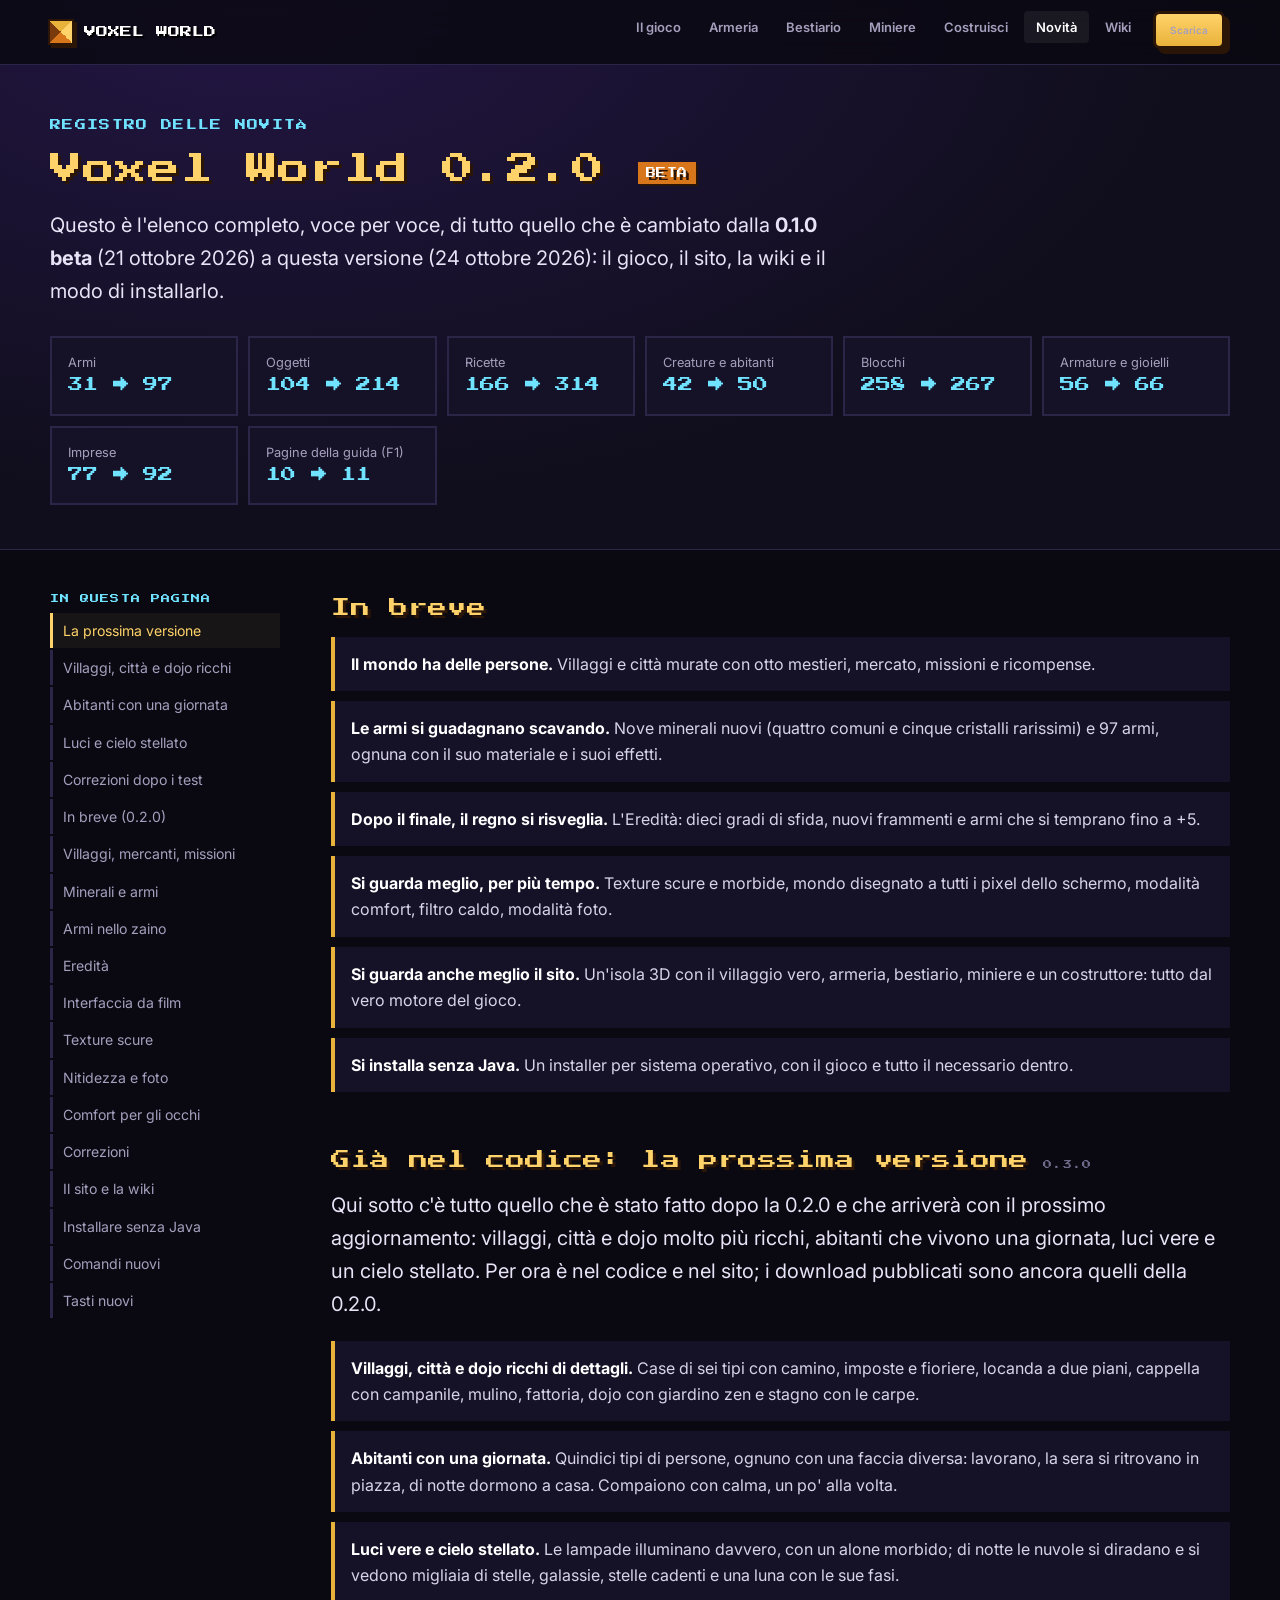
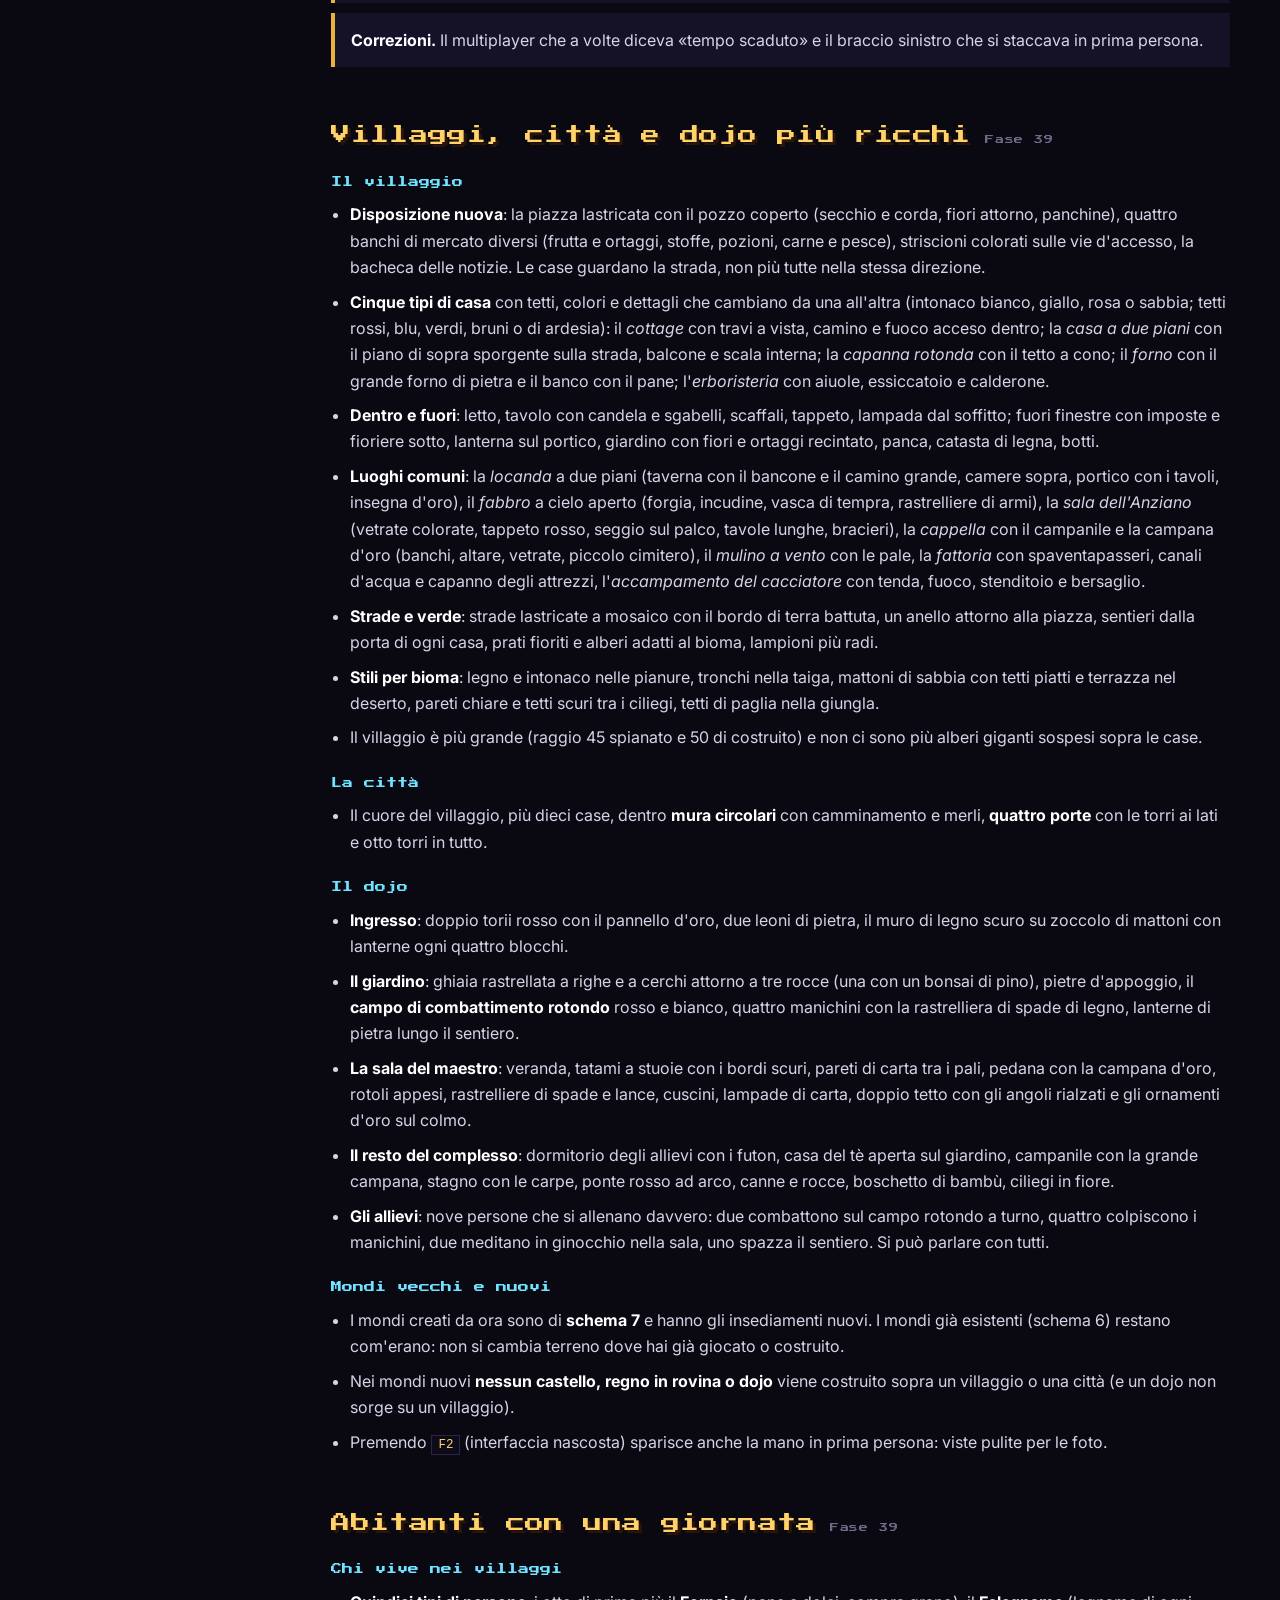
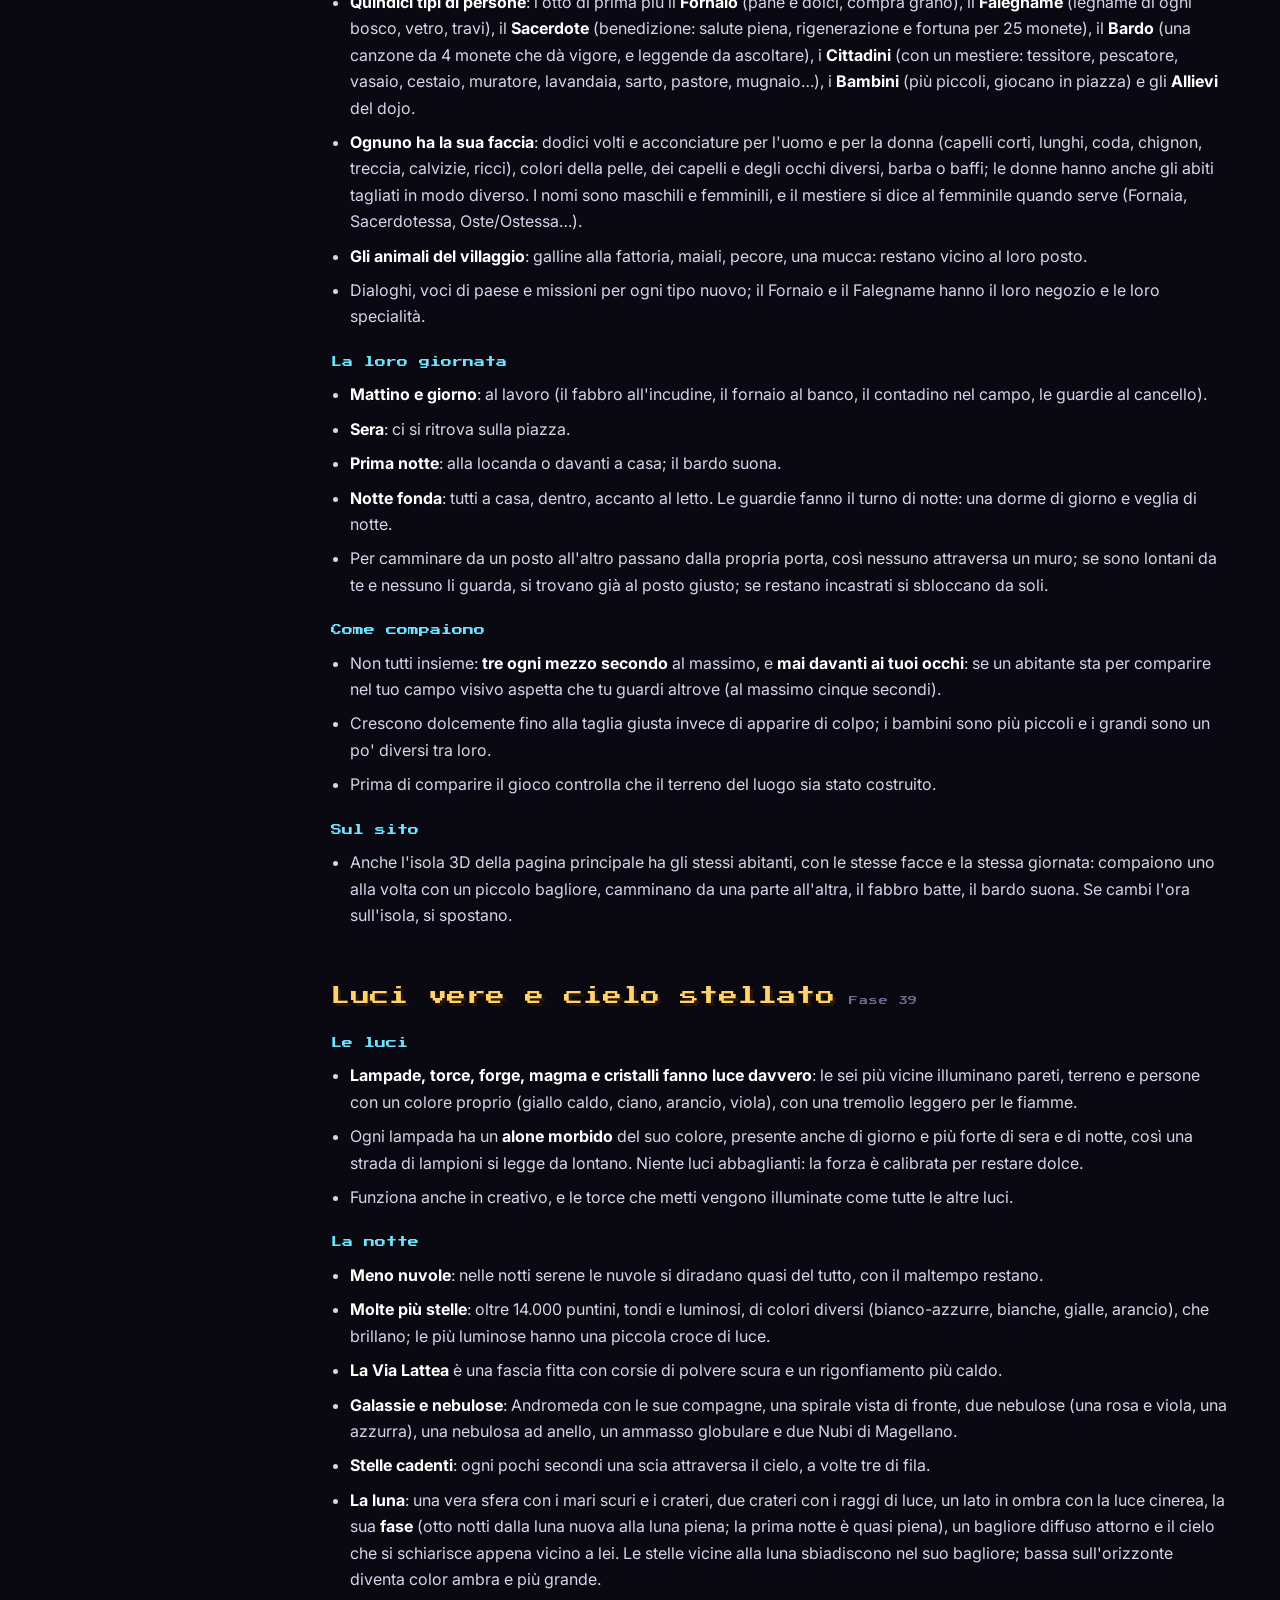
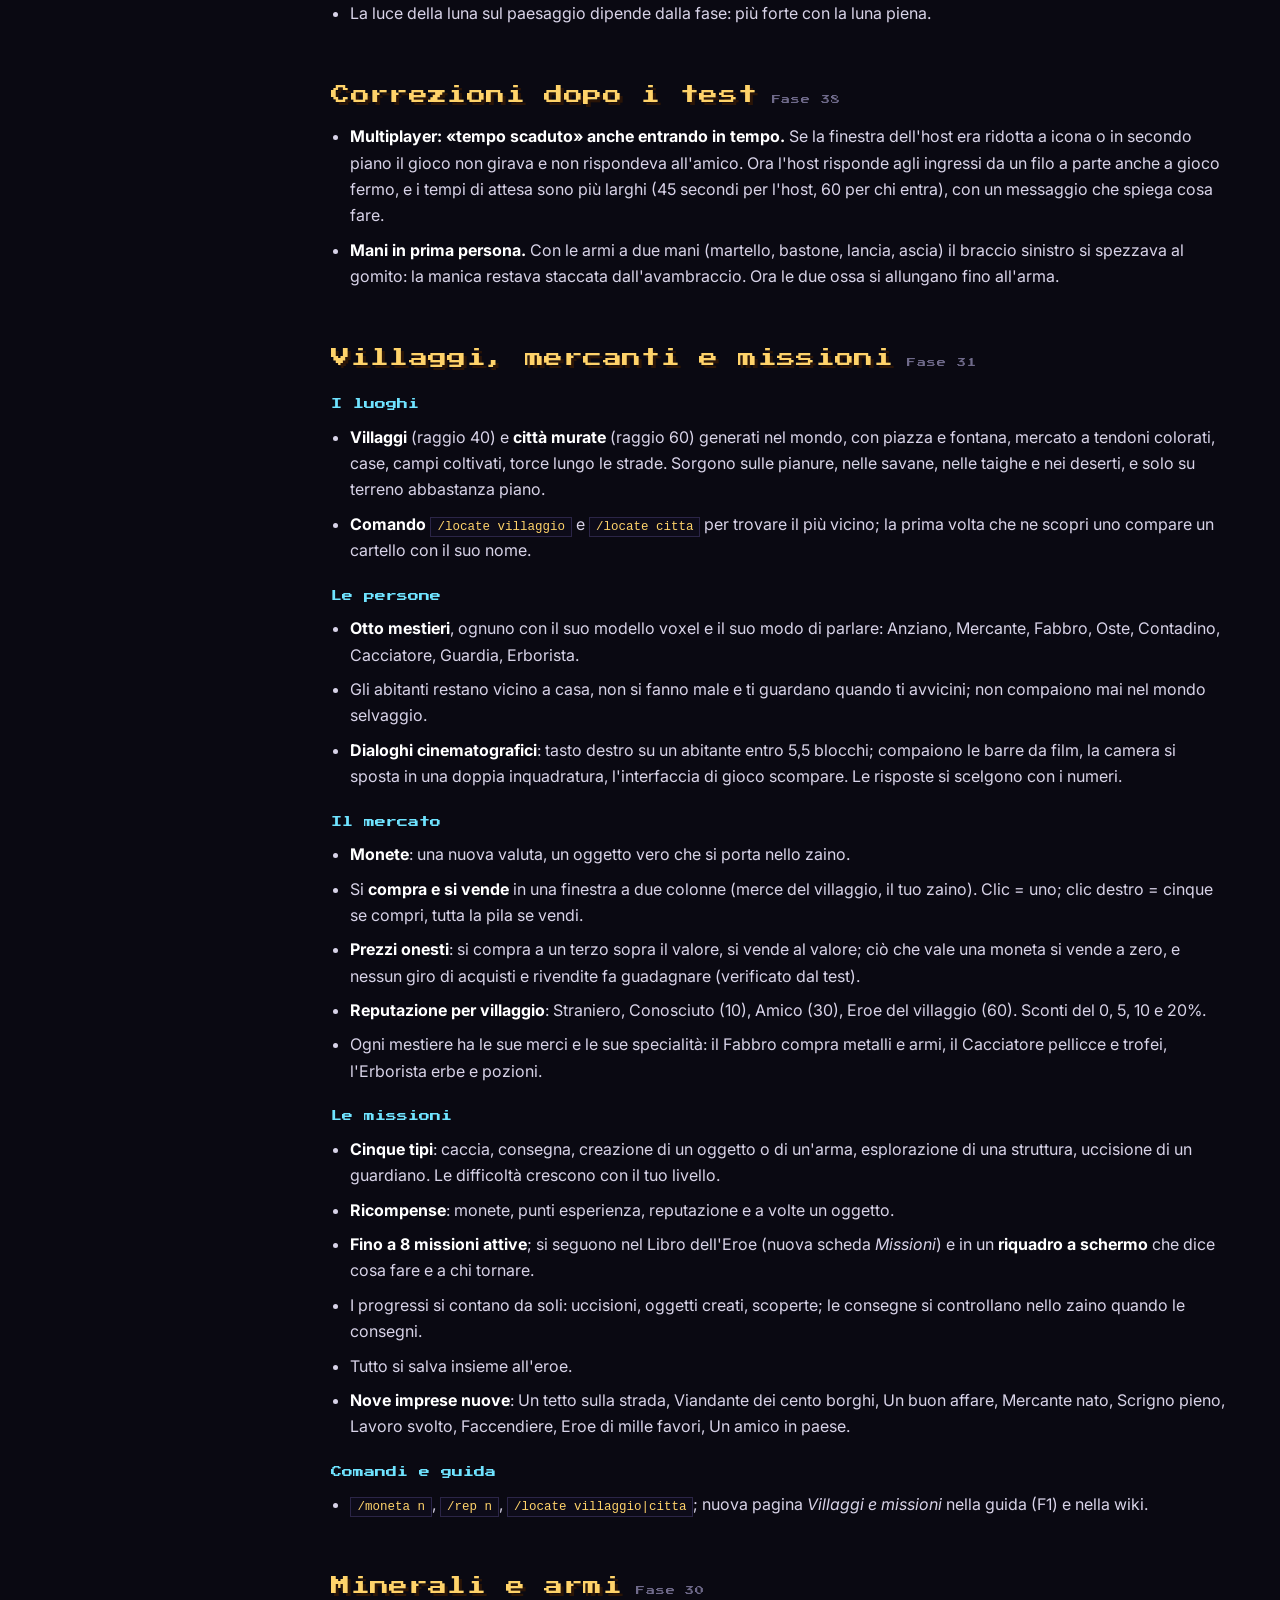
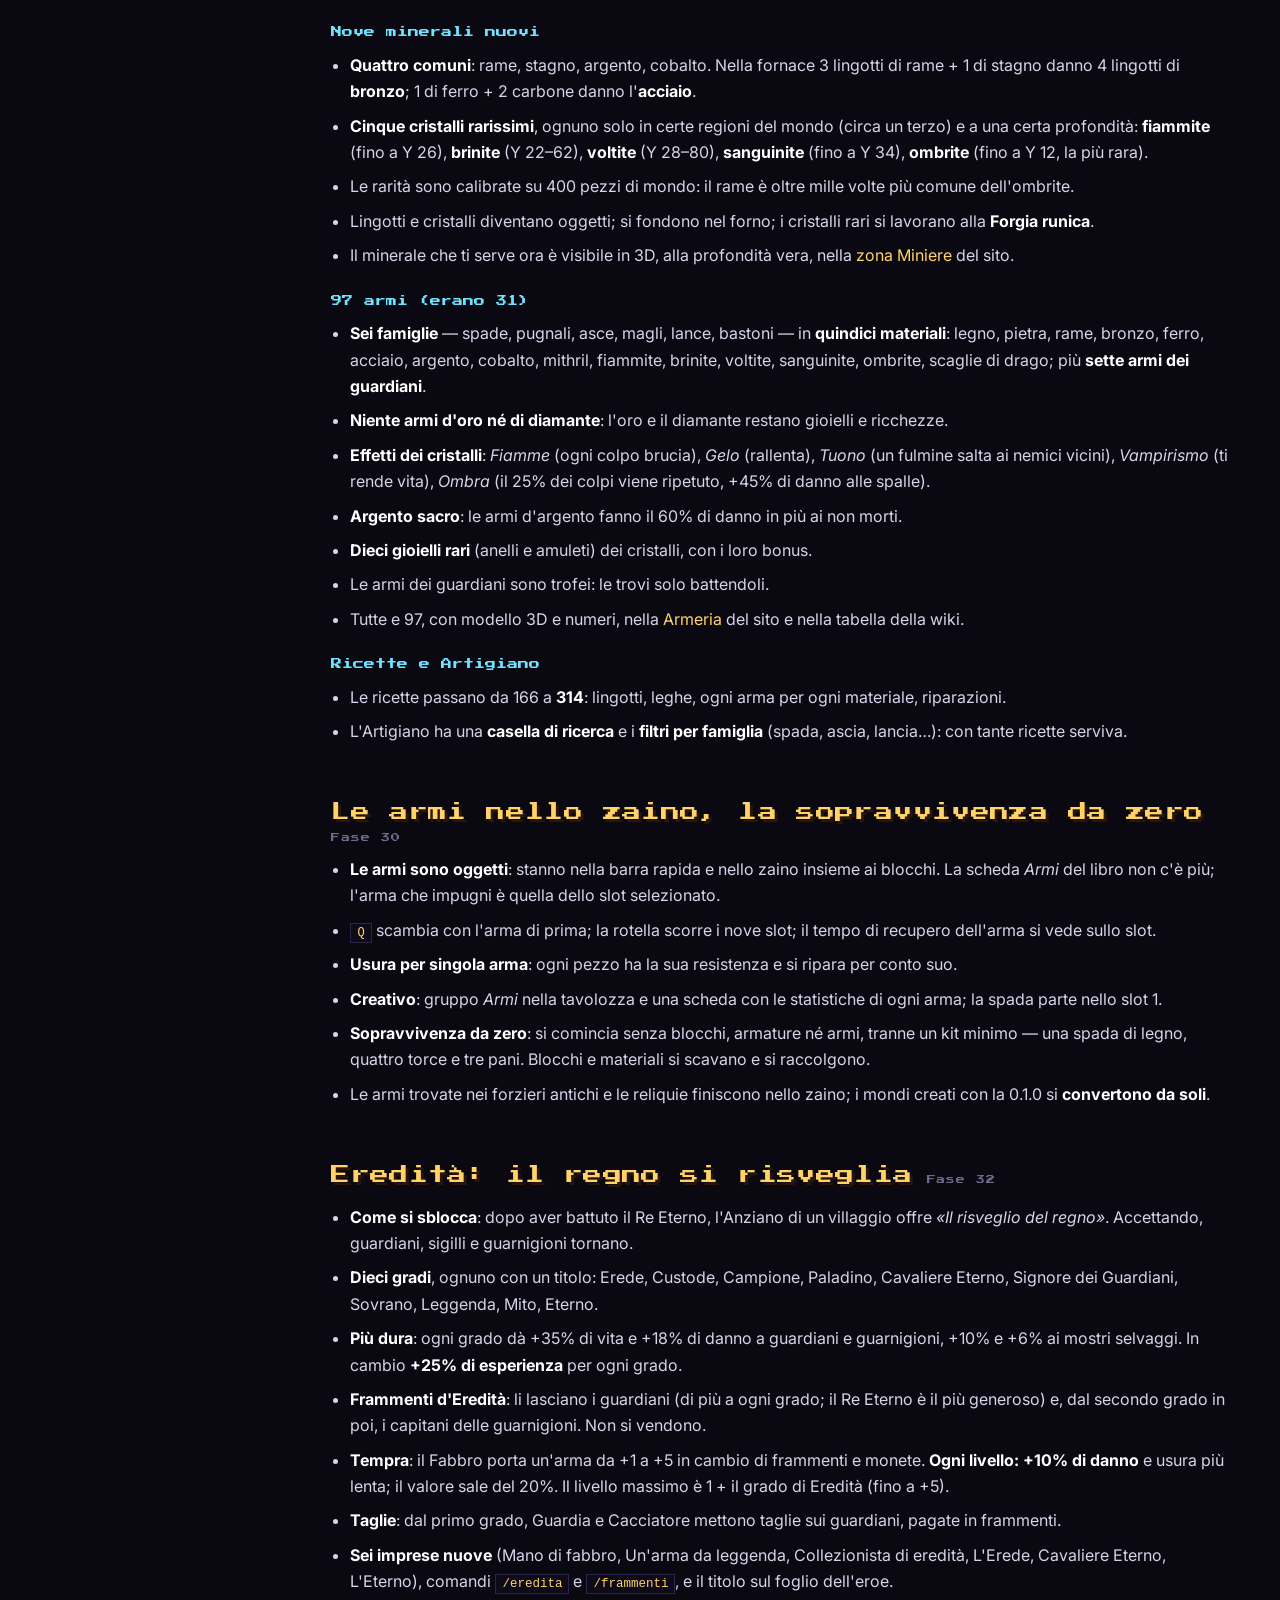
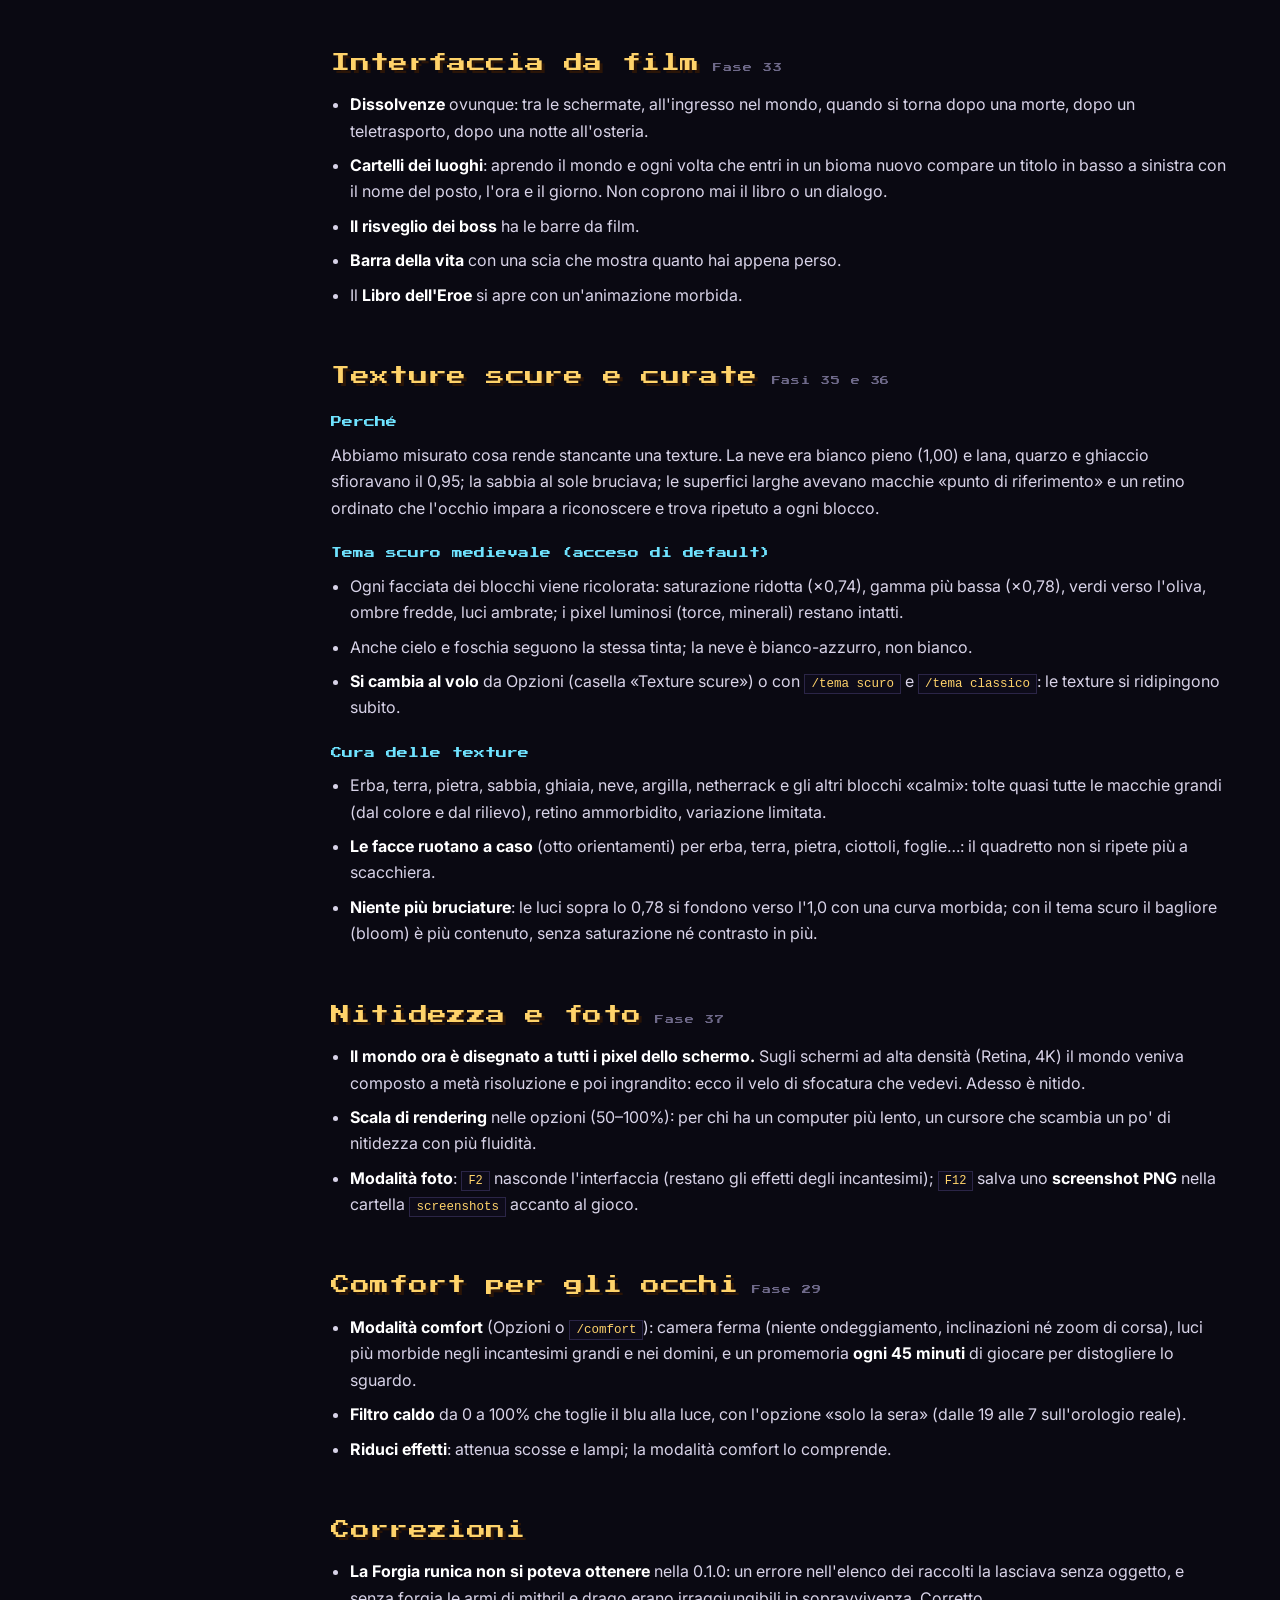
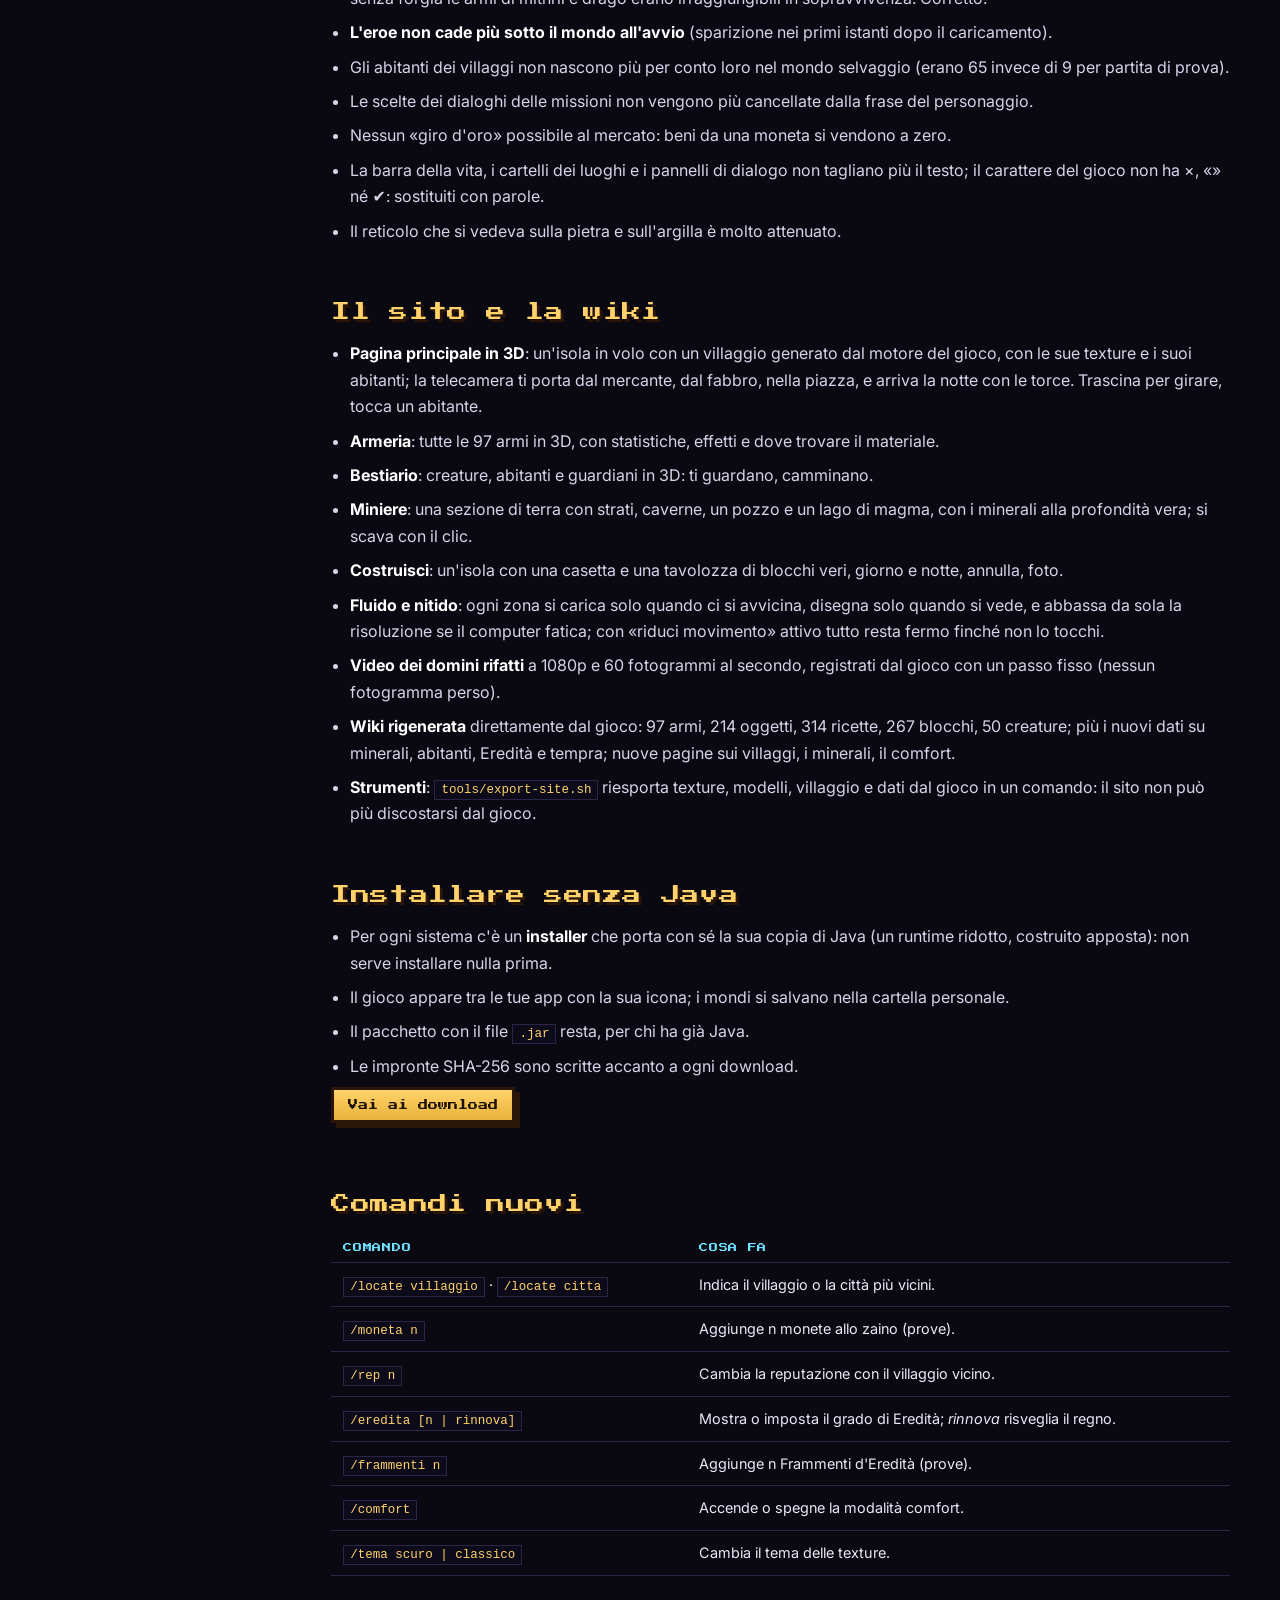
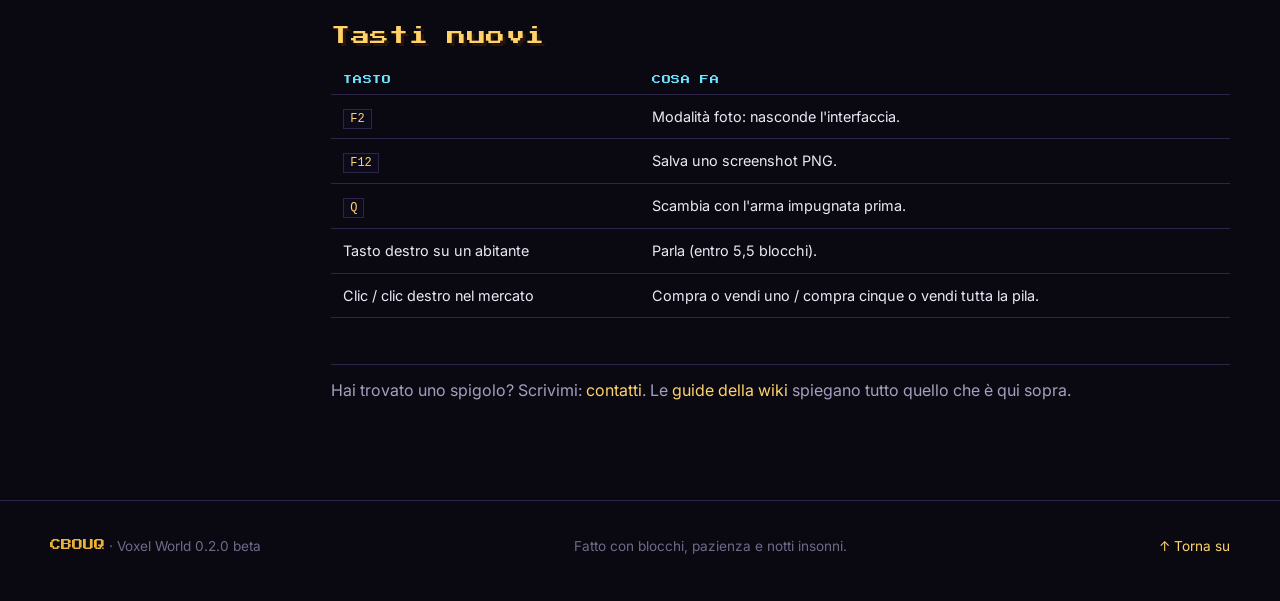
==== commit 5732179d: "Sito: anteprima 0.3.0, sezione Prossimamente, abitanti e dojo 3D, guida e wiki aggiornate Co-Authore" ====
--- a/novita.html
+++ b/novita.html
@@ -56,7 +56,12 @@
   <div class="wrap log-layout" id="log">
     <nav class="toc" aria-label="Indice">
       <b>In questa pagina</b>
-      <a href="#sintesi">In breve</a>
+      <a href="#prossima">La prossima versione</a>
+      <a href="#insediamenti">Villaggi, città e dojo ricchi</a>
+      <a href="#abitanti">Abitanti con una giornata</a>
+      <a href="#luci-cielo">Luci e cielo stellato</a>
+      <a href="#correzioni-39">Correzioni dopo i test</a>
+      <a href="#sintesi">In breve (0.2.0)</a>
       <a href="#villaggi">Villaggi, mercanti, missioni</a>
       <a href="#minerali">Minerali e armi</a>
       <a href="#inventario">Armi nello zaino</a>
@@ -82,6 +87,106 @@
           <li><b>Si guarda meglio, per più tempo.</b> Texture scure e morbide, mondo disegnato a tutti i pixel dello schermo, modalità comfort, filtro caldo, modalità foto.</li>
           <li><b>Si guarda anche meglio il sito.</b> Un'isola 3D con il villaggio vero, armeria, bestiario, miniere e un costruttore: tutto dal vero motore del gioco.</li>
           <li><b>Si installa senza Java.</b> Un installer per sistema operativo, con il gioco e tutto il necessario dentro.</li>
+        </ul>
+      </section>
+
+      <section id="prossima">
+        <h2 class="px">Già nel codice: la prossima versione <small>0.3.0</small></h2>
+        <p class="lead" style="max-width:70ch">Qui sotto c'è tutto quello che è stato fatto dopo la 0.2.0 e che arriverà con il prossimo aggiornamento: villaggi, città e dojo molto più ricchi, abitanti che vivono una giornata, luci vere e un cielo stellato. Per ora è nel codice e nel sito; i download pubblicati sono ancora quelli della 0.2.0.</p>
+        <ul class="plain">
+          <li><b>Villaggi, città e dojo ricchi di dettagli.</b> Case di sei tipi con camino, imposte e fioriere, locanda a due piani, cappella con campanile, mulino, fattoria, dojo con giardino zen e stagno con le carpe.</li>
+          <li><b>Abitanti con una giornata.</b> Quindici tipi di persone, ognuno con una faccia diversa: lavorano, la sera si ritrovano in piazza, di notte dormono a casa. Compaiono con calma, un po' alla volta.</li>
+          <li><b>Luci vere e cielo stellato.</b> Le lampade illuminano davvero, con un alone morbido; di notte le nuvole si diradano e si vedono migliaia di stelle, galassie, stelle cadenti e una luna con le sue fasi.</li>
+          <li><b>Correzioni.</b> Il multiplayer che a volte diceva «tempo scaduto» e il braccio sinistro che si staccava in prima persona.</li>
+        </ul>
+      </section>
+
+      <section id="insediamenti">
+        <h2 class="px">Villaggi, città e dojo più ricchi <small>Fase 39</small></h2>
+        <h3>Il villaggio</h3>
+        <ul>
+          <li><b>Disposizione nuova</b>: la piazza lastricata con il pozzo coperto (secchio e corda, fiori attorno, panchine), quattro banchi di mercato diversi (frutta e ortaggi, stoffe, pozioni, carne e pesce), striscioni colorati sulle vie d'accesso, la bacheca delle notizie. Le case guardano la strada, non più tutte nella stessa direzione.</li>
+          <li><b>Cinque tipi di casa</b> con tetti, colori e dettagli che cambiano da una all'altra (intonaco bianco, giallo, rosa o sabbia; tetti rossi, blu, verdi, bruni o di ardesia): il <i>cottage</i> con travi a vista, camino e fuoco acceso dentro; la <i>casa a due piani</i> con il piano di sopra sporgente sulla strada, balcone e scala interna; la <i>capanna rotonda</i> con il tetto a cono; il <i>forno</i> con il grande forno di pietra e il banco con il pane; l'<i>erboristeria</i> con aiuole, essiccatoio e calderone.</li>
+          <li><b>Dentro e fuori</b>: letto, tavolo con candela e sgabelli, scaffali, tappeto, lampada dal soffitto; fuori finestre con imposte e fioriere sotto, lanterna sul portico, giardino con fiori e ortaggi recintato, panca, catasta di legna, botti.</li>
+          <li><b>Luoghi comuni</b>: la <i>locanda</i> a due piani (taverna con il bancone e il camino grande, camere sopra, portico con i tavoli, insegna d'oro), il <i>fabbro</i> a cielo aperto (forgia, incudine, vasca di tempra, rastrelliere di armi), la <i>sala dell'Anziano</i> (vetrate colorate, tappeto rosso, seggio sul palco, tavole lunghe, bracieri), la <i>cappella</i> con il campanile e la campana d'oro (banchi, altare, vetrate, piccolo cimitero), il <i>mulino a vento</i> con le pale, la <i>fattoria</i> con spaventapasseri, canali d'acqua e capanno degli attrezzi, l'<i>accampamento del cacciatore</i> con tenda, fuoco, stenditoio e bersaglio.</li>
+          <li><b>Strade e verde</b>: strade lastricate a mosaico con il bordo di terra battuta, un anello attorno alla piazza, sentieri dalla porta di ogni casa, prati fioriti e alberi adatti al bioma, lampioni più radi.</li>
+          <li><b>Stili per bioma</b>: legno e intonaco nelle pianure, tronchi nella taiga, mattoni di sabbia con tetti piatti e terrazza nel deserto, pareti chiare e tetti scuri tra i ciliegi, tetti di paglia nella giungla.</li>
+          <li>Il villaggio è più grande (raggio 45 spianato e 50 di costruito) e non ci sono più alberi giganti sospesi sopra le case.</li>
+        </ul>
+        <h3>La città</h3>
+        <ul>
+          <li>Il cuore del villaggio, più dieci case, dentro <b>mura circolari</b> con camminamento e merli, <b>quattro porte</b> con le torri ai lati e otto torri in tutto.</li>
+        </ul>
+        <h3>Il dojo</h3>
+        <ul>
+          <li><b>Ingresso</b>: doppio torii rosso con il pannello d'oro, due leoni di pietra, il muro di legno scuro su zoccolo di mattoni con lanterne ogni quattro blocchi.</li>
+          <li><b>Il giardino</b>: ghiaia rastrellata a righe e a cerchi attorno a tre rocce (una con un bonsai di pino), pietre d'appoggio, il <b>campo di combattimento rotondo</b> rosso e bianco, quattro manichini con la rastrelliera di spade di legno, lanterne di pietra lungo il sentiero.</li>
+          <li><b>La sala del maestro</b>: veranda, tatami a stuoie con i bordi scuri, pareti di carta tra i pali, pedana con la campana d'oro, rotoli appesi, rastrelliere di spade e lance, cuscini, lampade di carta, doppio tetto con gli angoli rialzati e gli ornamenti d'oro sul colmo.</li>
+          <li><b>Il resto del complesso</b>: dormitorio degli allievi con i futon, casa del tè aperta sul giardino, campanile con la grande campana, stagno con le carpe, ponte rosso ad arco, canne e rocce, boschetto di bambù, ciliegi in fiore.</li>
+          <li><b>Gli allievi</b>: nove persone che si allenano davvero: due combattono sul campo rotondo a turno, quattro colpiscono i manichini, due meditano in ginocchio nella sala, uno spazza il sentiero. Si può parlare con tutti.</li>
+        </ul>
+        <h3>Mondi vecchi e nuovi</h3>
+        <ul>
+          <li>I mondi creati da ora sono di <b>schema 7</b> e hanno gli insediamenti nuovi. I mondi già esistenti (schema 6) restano com'erano: non si cambia terreno dove hai già giocato o costruito.</li>
+          <li>Nei mondi nuovi <b>nessun castello, regno in rovina o dojo</b> viene costruito sopra un villaggio o una città (e un dojo non sorge su un villaggio).</li>
+          <li>Premendo <code>F2</code> (interfaccia nascosta) sparisce anche la mano in prima persona: viste pulite per le foto.</li>
+        </ul>
+      </section>
+
+      <section id="abitanti">
+        <h2 class="px">Abitanti con una giornata <small>Fase 39</small></h2>
+        <h3>Chi vive nei villaggi</h3>
+        <ul>
+          <li><b>Quindici tipi di persone</b>: i otto di prima più il <b>Fornaio</b> (pane e dolci, compra grano), il <b>Falegname</b> (legname di ogni bosco, vetro, travi), il <b>Sacerdote</b> (benedizione: salute piena, rigenerazione e fortuna per 25 monete), il <b>Bardo</b> (una canzone da 4 monete che dà vigore, e leggende da ascoltare), i <b>Cittadini</b> (con un mestiere: tessitore, pescatore, vasaio, cestaio, muratore, lavandaia, sarto, pastore, mugnaio…), i <b>Bambini</b> (più piccoli, giocano in piazza) e gli <b>Allievi</b> del dojo.</li>
+          <li><b>Ognuno ha la sua faccia</b>: dodici volti e acconciature per l'uomo e per la donna (capelli corti, lunghi, coda, chignon, treccia, calvizie, ricci), colori della pelle, dei capelli e degli occhi diversi, barba o baffi; le donne hanno anche gli abiti tagliati in modo diverso. I nomi sono maschili e femminili, e il mestiere si dice al femminile quando serve (Fornaia, Sacerdotessa, Oste/Ostessa…).</li>
+          <li><b>Gli animali del villaggio</b>: galline alla fattoria, maiali, pecore, una mucca: restano vicino al loro posto.</li>
+          <li>Dialoghi, voci di paese e missioni per ogni tipo nuovo; il Fornaio e il Falegname hanno il loro negozio e le loro specialità.</li>
+        </ul>
+        <h3>La loro giornata</h3>
+        <ul>
+          <li><b>Mattino e giorno</b>: al lavoro (il fabbro all'incudine, il fornaio al banco, il contadino nel campo, le guardie al cancello).</li>
+          <li><b>Sera</b>: ci si ritrova sulla piazza.</li>
+          <li><b>Prima notte</b>: alla locanda o davanti a casa; il bardo suona.</li>
+          <li><b>Notte fonda</b>: tutti a casa, dentro, accanto al letto. Le guardie fanno il turno di notte: una dorme di giorno e veglia di notte.</li>
+          <li>Per camminare da un posto all'altro passano dalla propria porta, così nessuno attraversa un muro; se sono lontani da te e nessuno li guarda, si trovano già al posto giusto; se restano incastrati si sbloccano da soli.</li>
+        </ul>
+        <h3>Come compaiono</h3>
+        <ul>
+          <li>Non tutti insieme: <b>tre ogni mezzo secondo</b> al massimo, e <b>mai davanti ai tuoi occhi</b>: se un abitante sta per comparire nel tuo campo visivo aspetta che tu guardi altrove (al massimo cinque secondi).</li>
+          <li>Crescono dolcemente fino alla taglia giusta invece di apparire di colpo; i bambini sono più piccoli e i grandi sono un po' diversi tra loro.</li>
+          <li>Prima di comparire il gioco controlla che il terreno del luogo sia stato costruito.</li>
+        </ul>
+        <h3>Sul sito</h3>
+        <ul>
+          <li>Anche l'isola 3D della pagina principale ha gli stessi abitanti, con le stesse facce e la stessa giornata: compaiono uno alla volta con un piccolo bagliore, camminano da una parte all'altra, il fabbro batte, il bardo suona. Se cambi l'ora sull'isola, si spostano.</li>
+        </ul>
+      </section>
+
+      <section id="luci-cielo">
+        <h2 class="px">Luci vere e cielo stellato <small>Fase 39</small></h2>
+        <h3>Le luci</h3>
+        <ul>
+          <li><b>Lampade, torce, forge, magma e cristalli fanno luce davvero</b>: le sei più vicine illuminano pareti, terreno e persone con un colore proprio (giallo caldo, ciano, arancio, viola), con una tremolìo leggero per le fiamme.</li>
+          <li>Ogni lampada ha un <b>alone morbido</b> del suo colore, presente anche di giorno e più forte di sera e di notte, così una strada di lampioni si legge da lontano. Niente luci abbaglianti: la forza è calibrata per restare dolce.</li>
+          <li>Funziona anche in creativo, e le torce che metti vengono illuminate come tutte le altre luci.</li>
+        </ul>
+        <h3>La notte</h3>
+        <ul>
+          <li><b>Meno nuvole</b>: nelle notti serene le nuvole si diradano quasi del tutto, con il maltempo restano.</li>
+          <li><b>Molte più stelle</b>: oltre 14.000 puntini, tondi e luminosi, di colori diversi (bianco-azzurre, bianche, gialle, arancio), che brillano; le più luminose hanno una piccola croce di luce.</li>
+          <li><b>La Via Lattea</b> è una fascia fitta con corsie di polvere scura e un rigonfiamento più caldo.</li>
+          <li><b>Galassie e nebulose</b>: Andromeda con le sue compagne, una spirale vista di fronte, due nebulose (una rosa e viola, una azzurra), una nebulosa ad anello, un ammasso globulare e due Nubi di Magellano.</li>
+          <li><b>Stelle cadenti</b>: ogni pochi secondi una scia attraversa il cielo, a volte tre di fila.</li>
+          <li><b>La luna</b>: una vera sfera con i mari scuri e i crateri, due crateri con i raggi di luce, un lato in ombra con la luce cinerea, la sua <b>fase</b> (otto notti dalla luna nuova alla luna piena; la prima notte è quasi piena), un bagliore diffuso attorno e il cielo che si schiarisce appena vicino a lei. Le stelle vicine alla luna sbiadiscono nel suo bagliore; bassa sull'orizzonte diventa color ambra e più grande.</li>
+          <li>La luce della luna sul paesaggio dipende dalla fase: più forte con la luna piena.</li>
+        </ul>
+      </section>
+
+      <section id="correzioni-39">
+        <h2 class="px">Correzioni dopo i test <small>Fase 38</small></h2>
+        <ul>
+          <li><b>Multiplayer: «tempo scaduto» anche entrando in tempo.</b> Se la finestra dell'host era ridotta a icona o in secondo piano il gioco non girava e non rispondeva all'amico. Ora l'host risponde agli ingressi da un filo a parte anche a gioco fermo, e i tempi di attesa sono più larghi (45 secondi per l'host, 60 per chi entra), con un messaggio che spiega cosa fare.</li>
+          <li><b>Mani in prima persona.</b> Con le armi a due mani (martello, bastone, lancia, ascia) il braccio sinistro si spezzava al gomito: la manica restava staccata dall'avambraccio. Ora le due ossa si allungano fino all'arma.</li>
         </ul>
       </section>
 
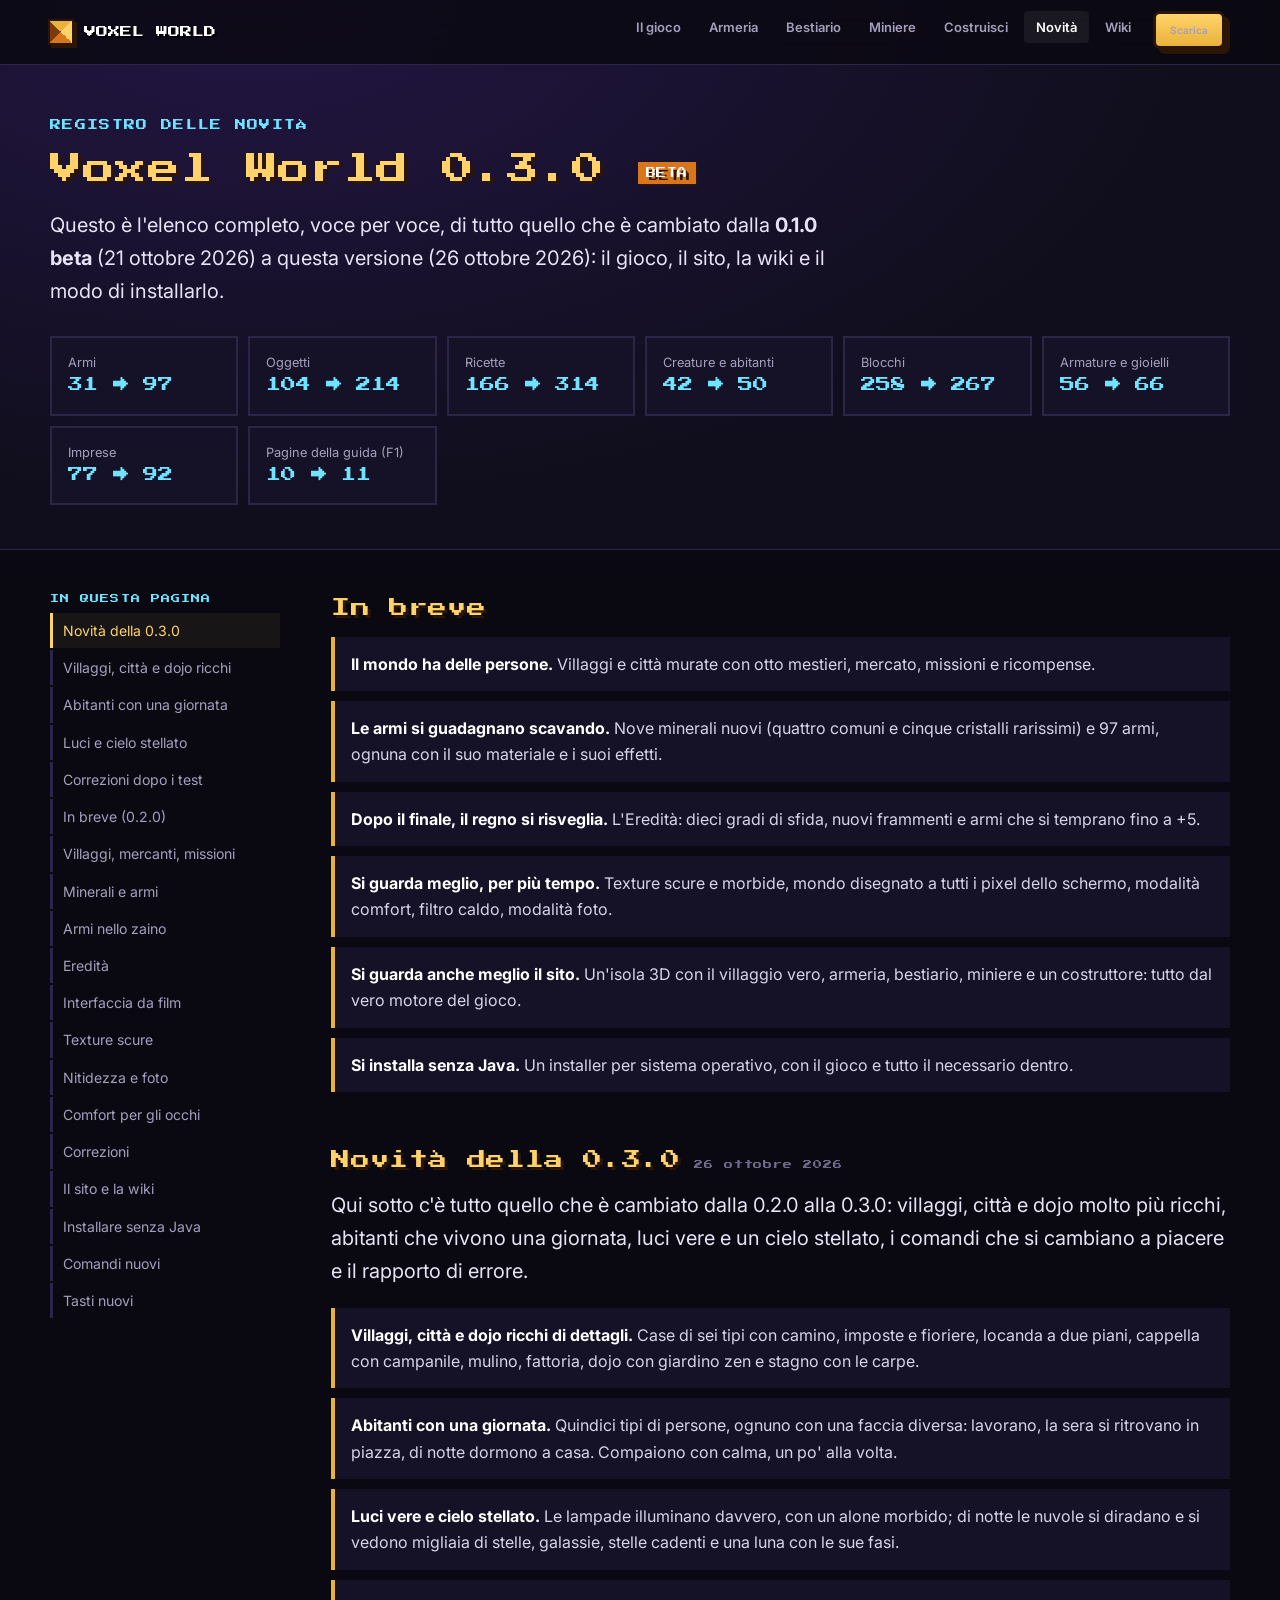
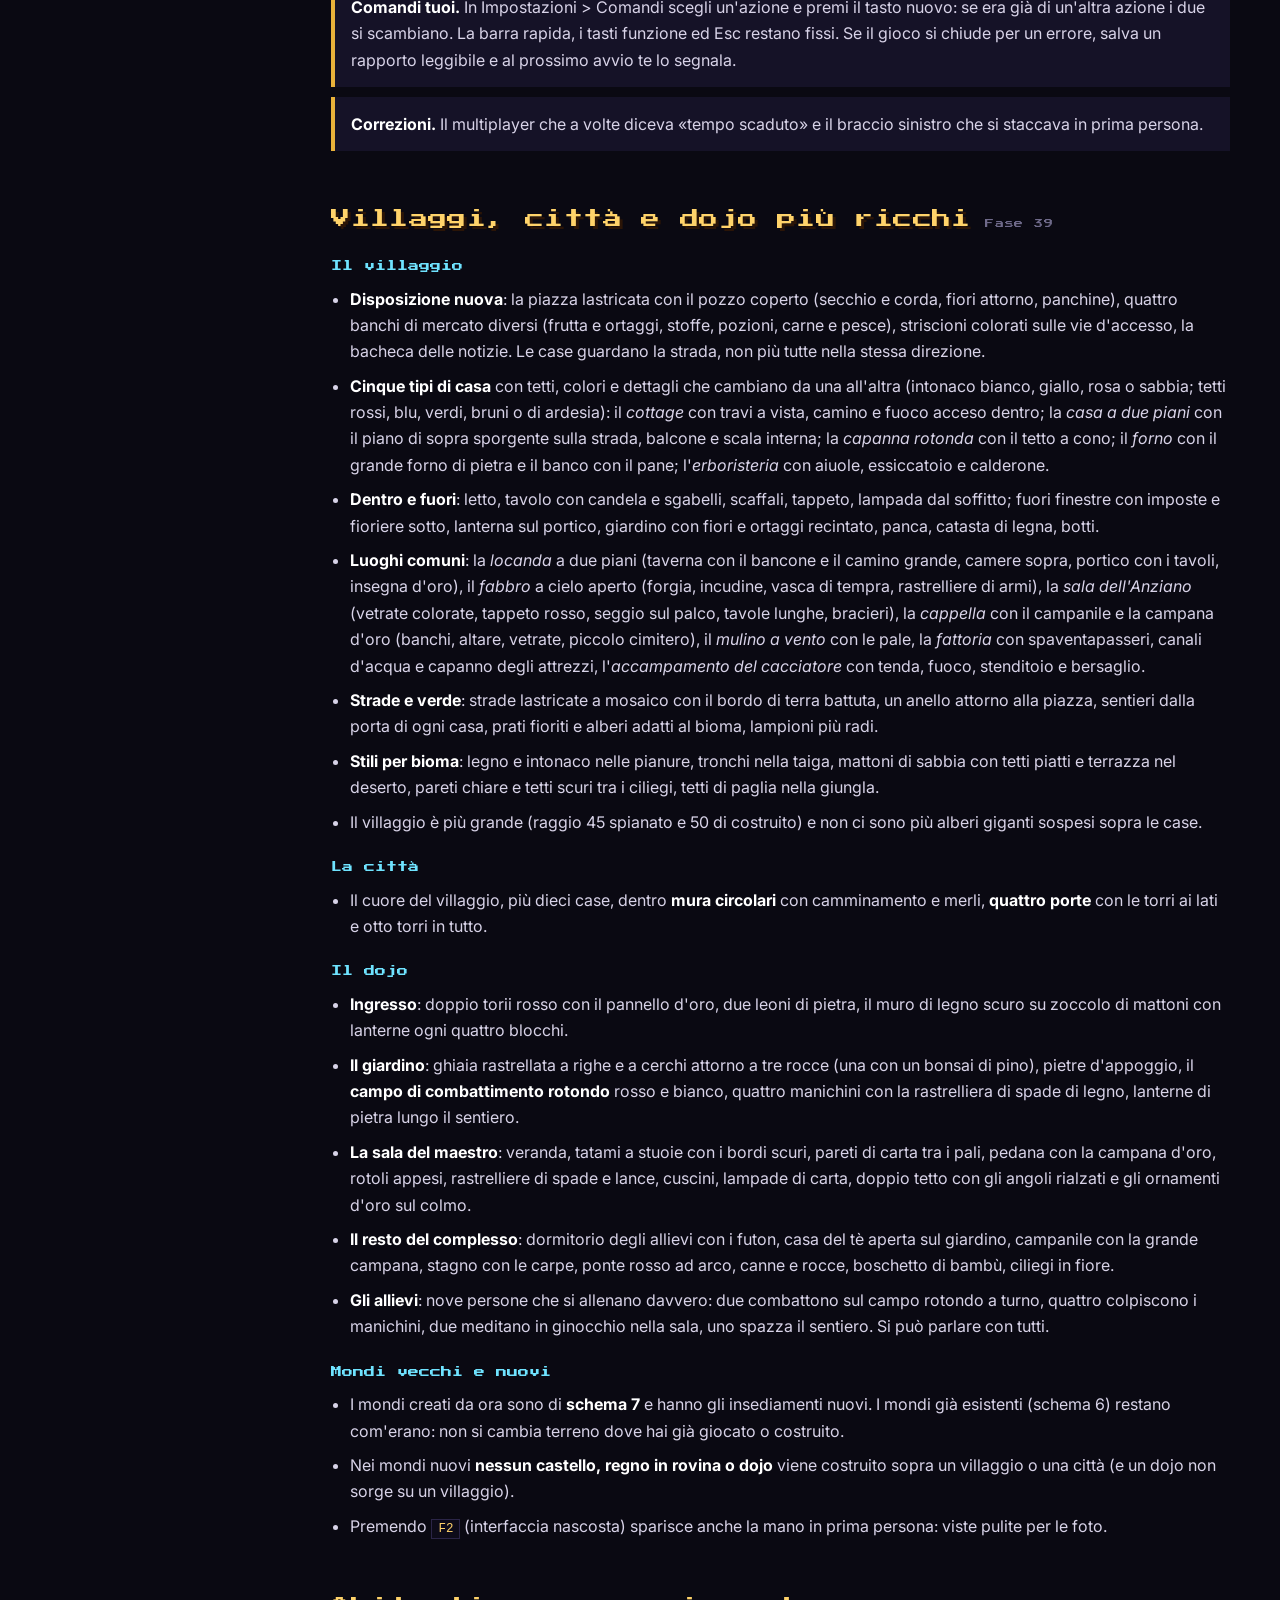
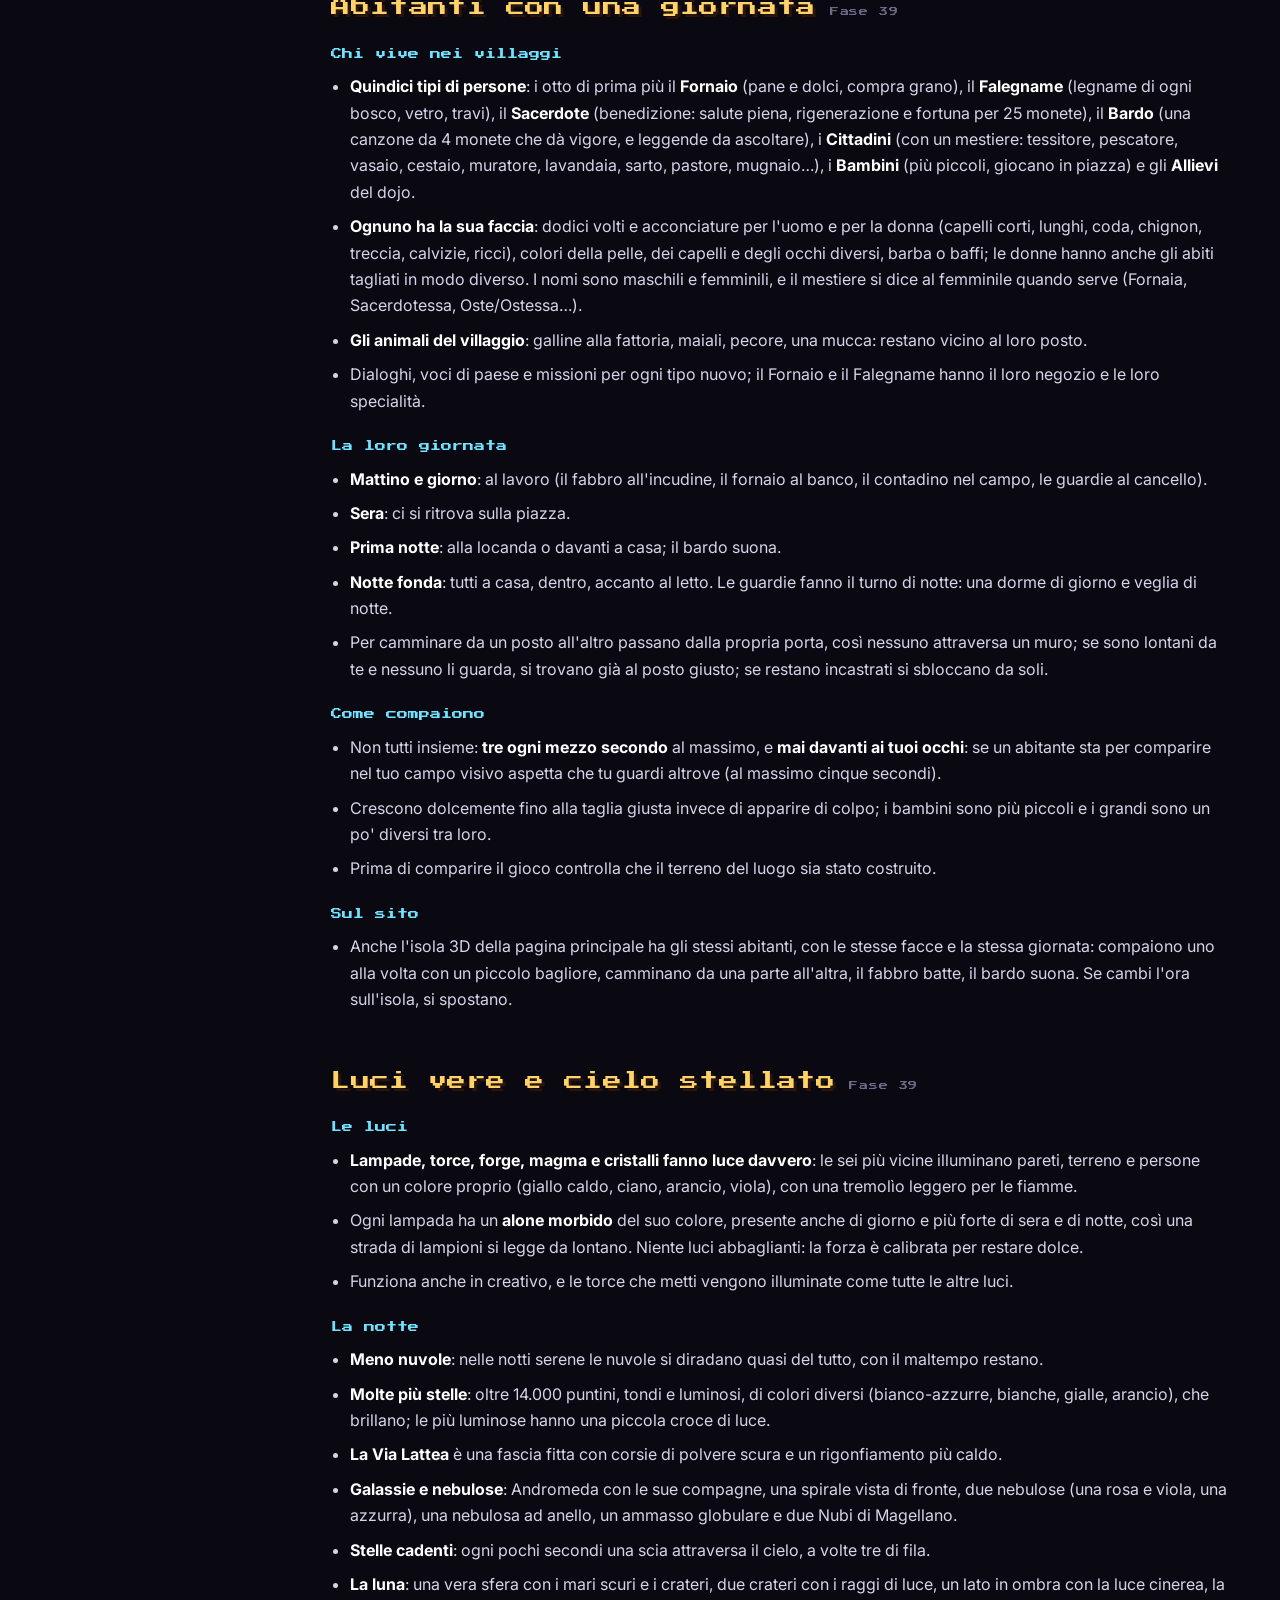
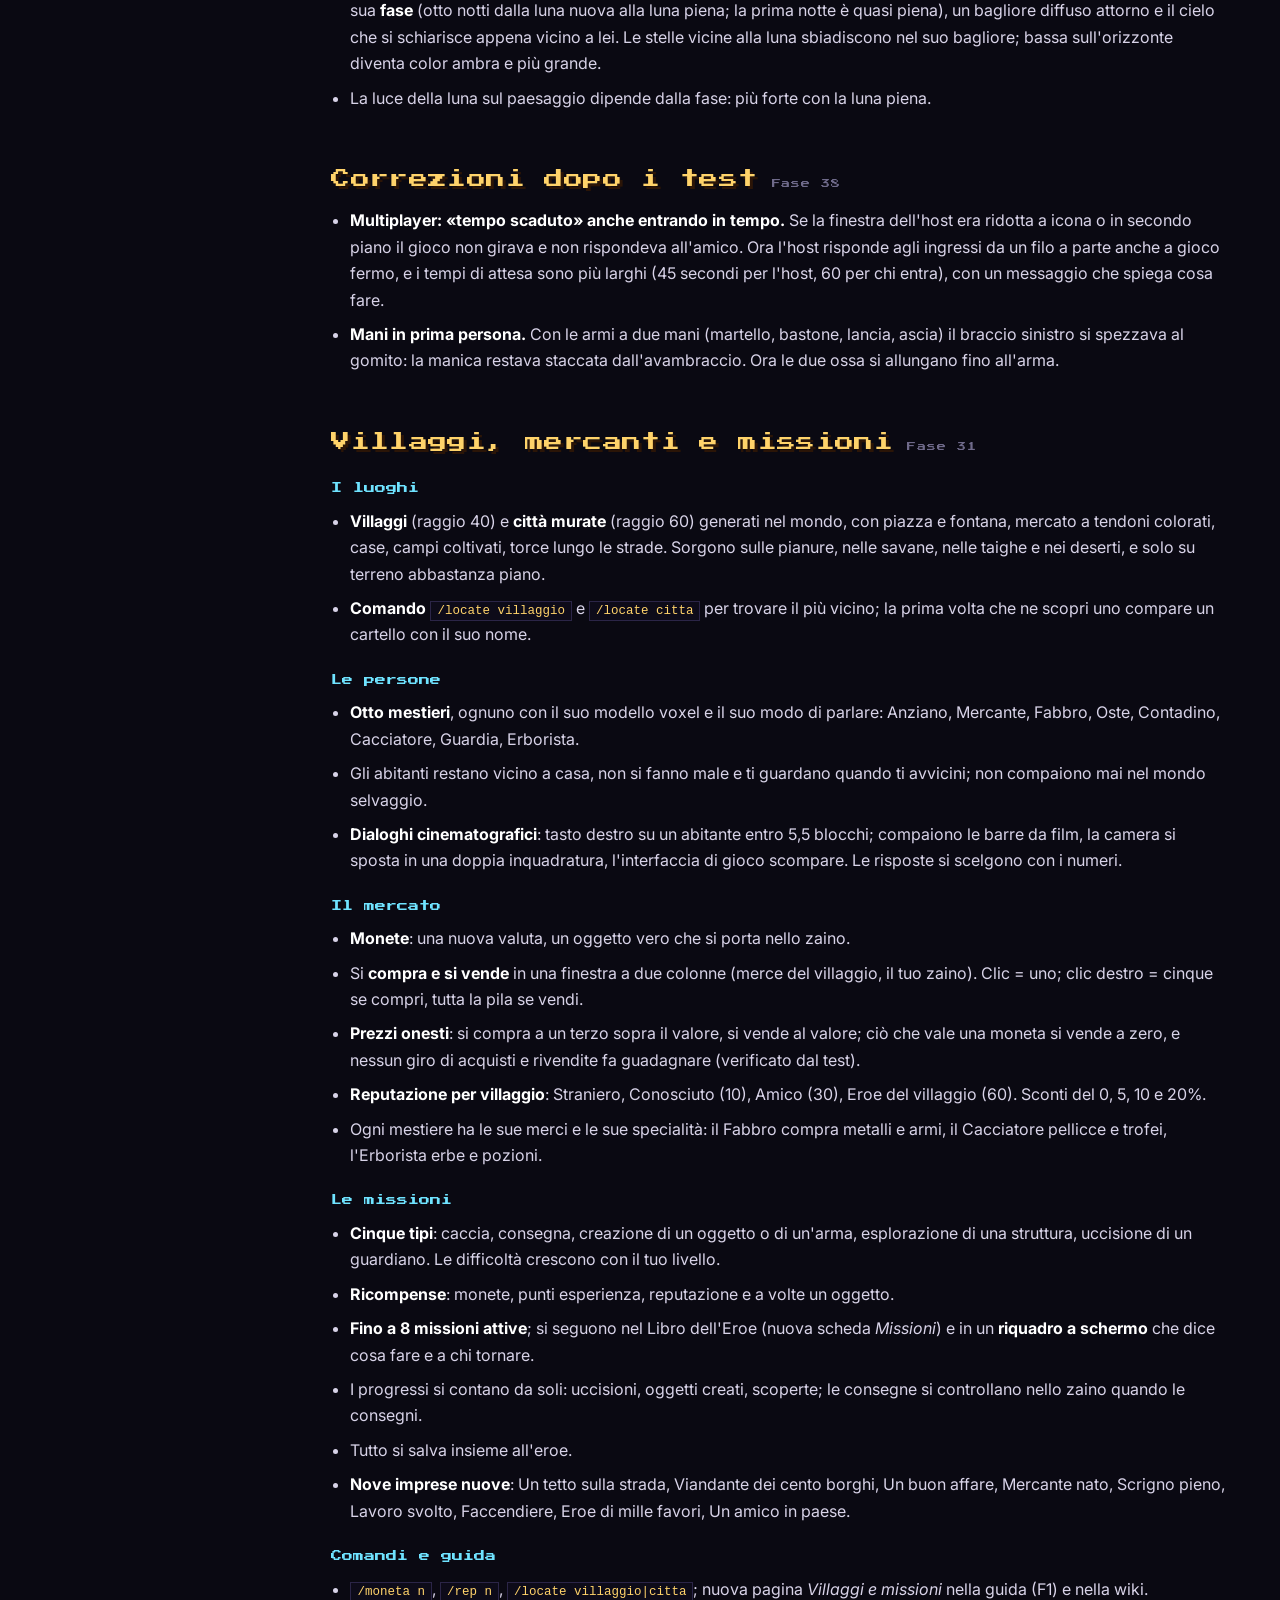
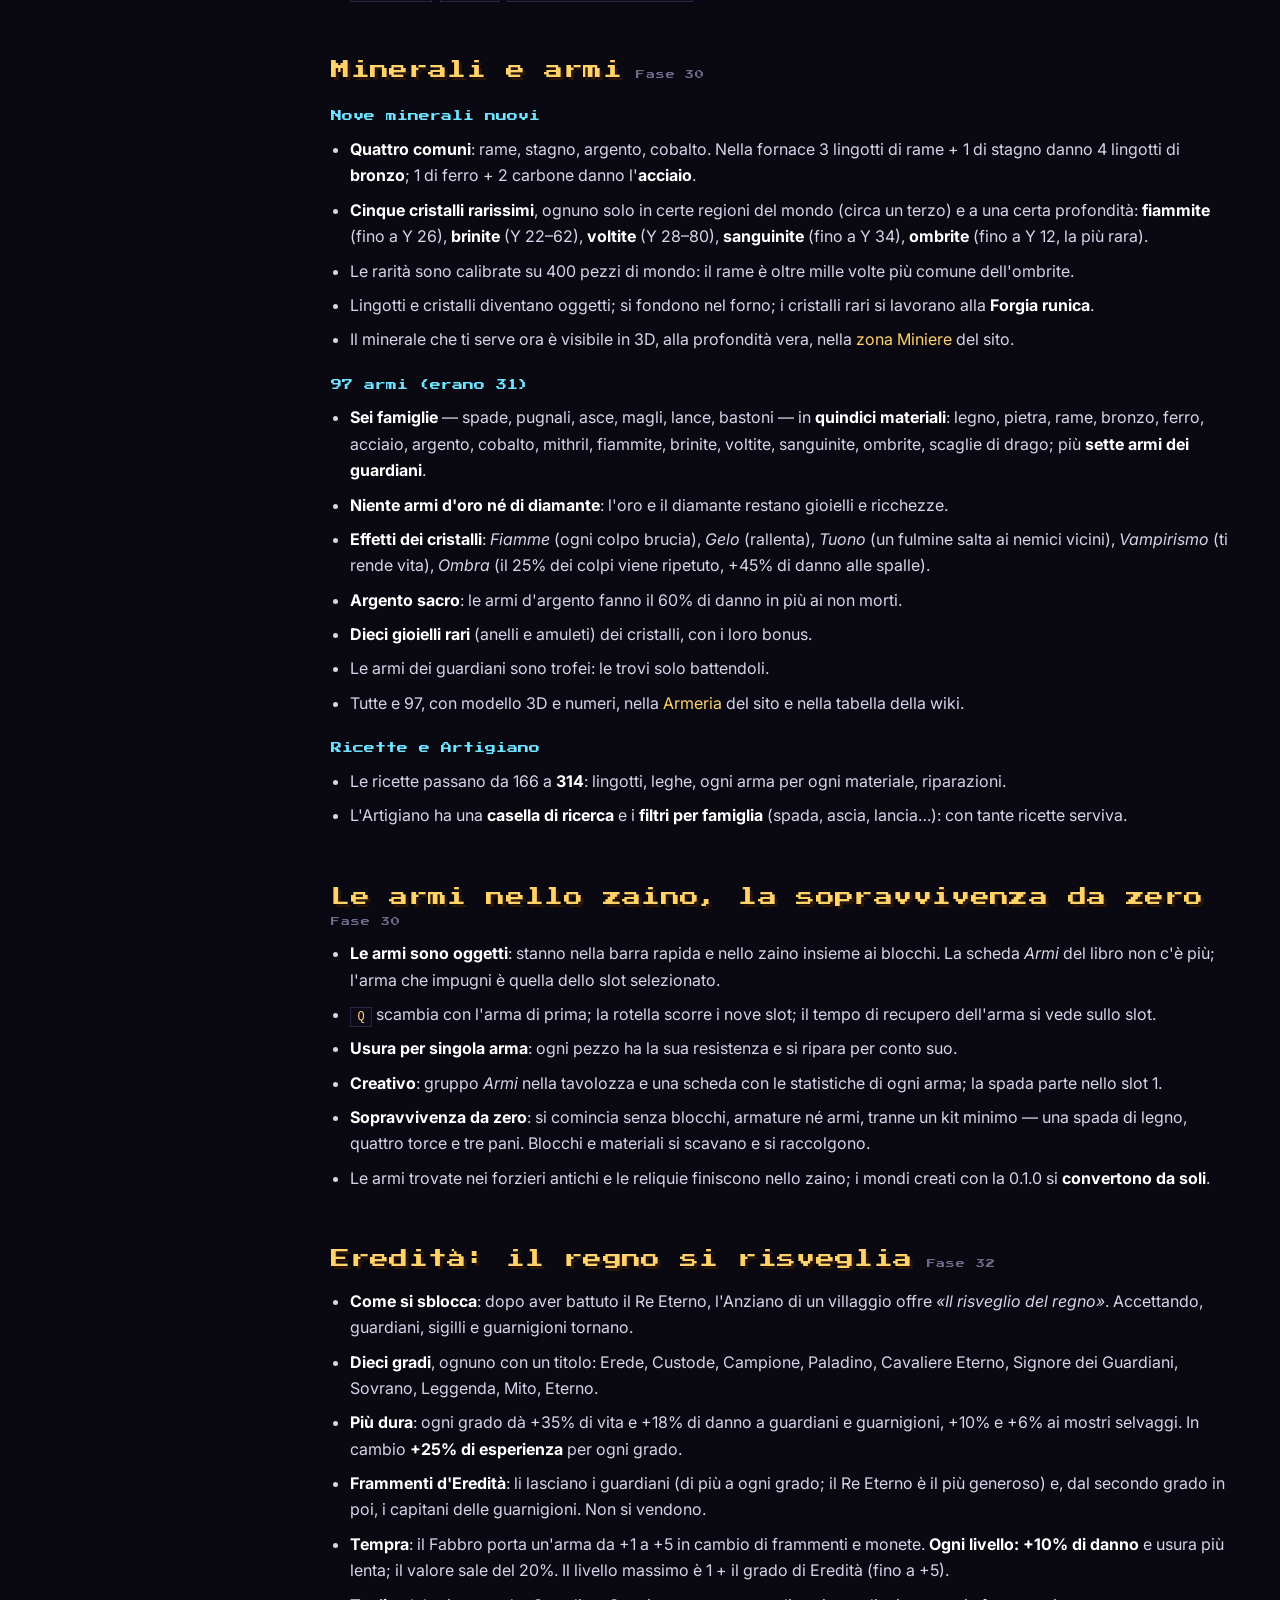
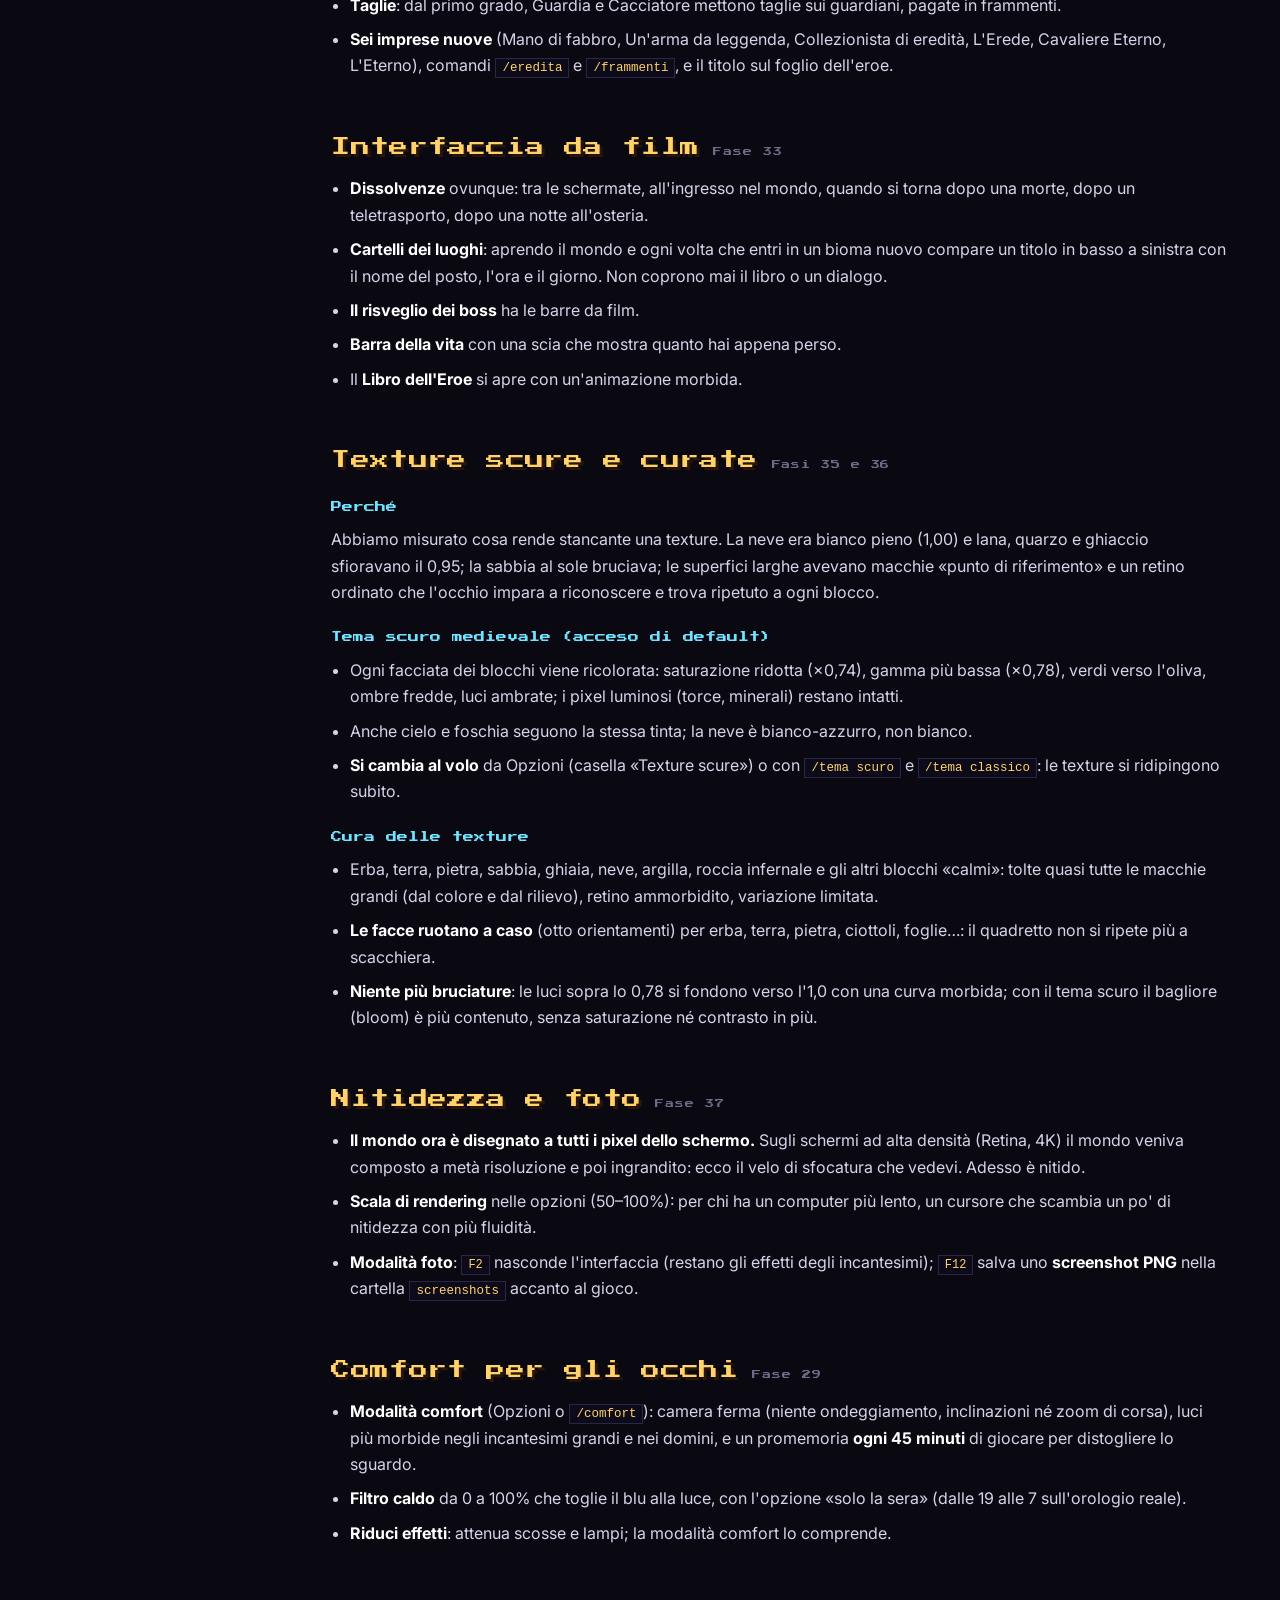
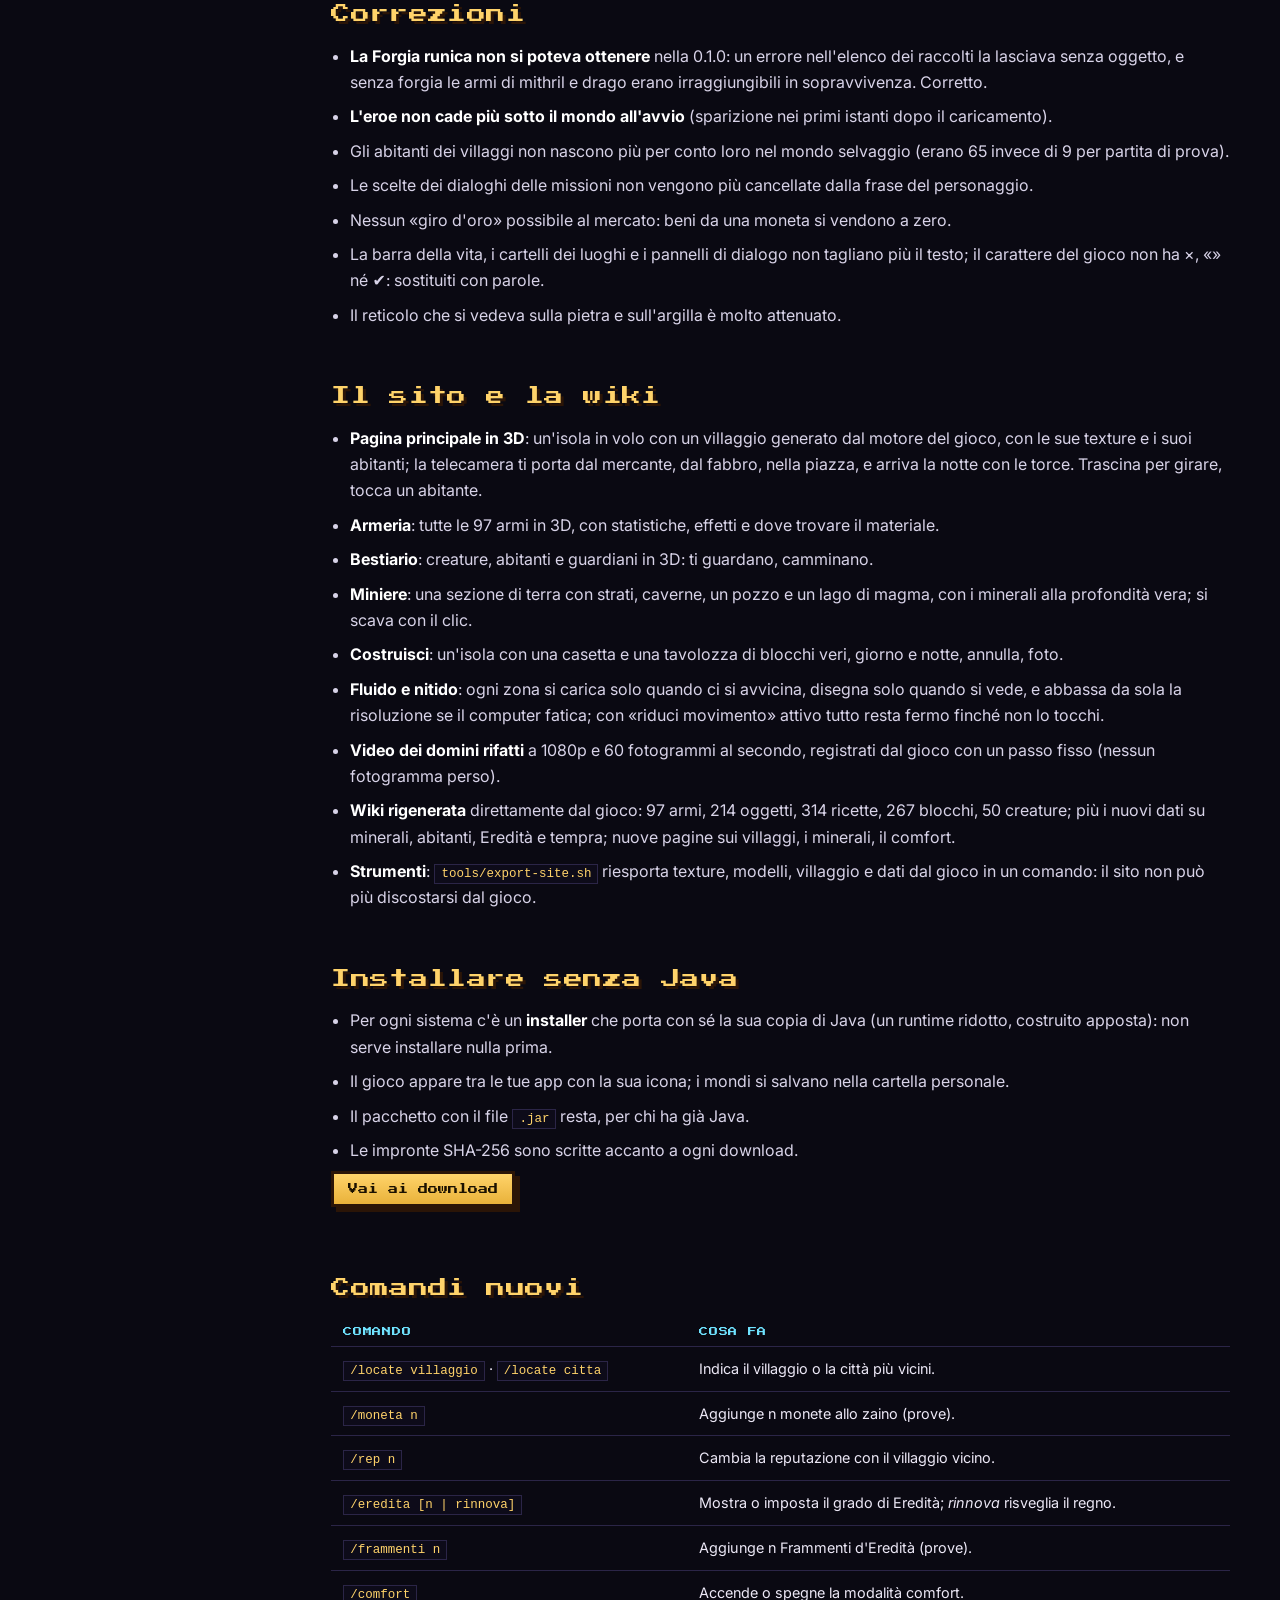
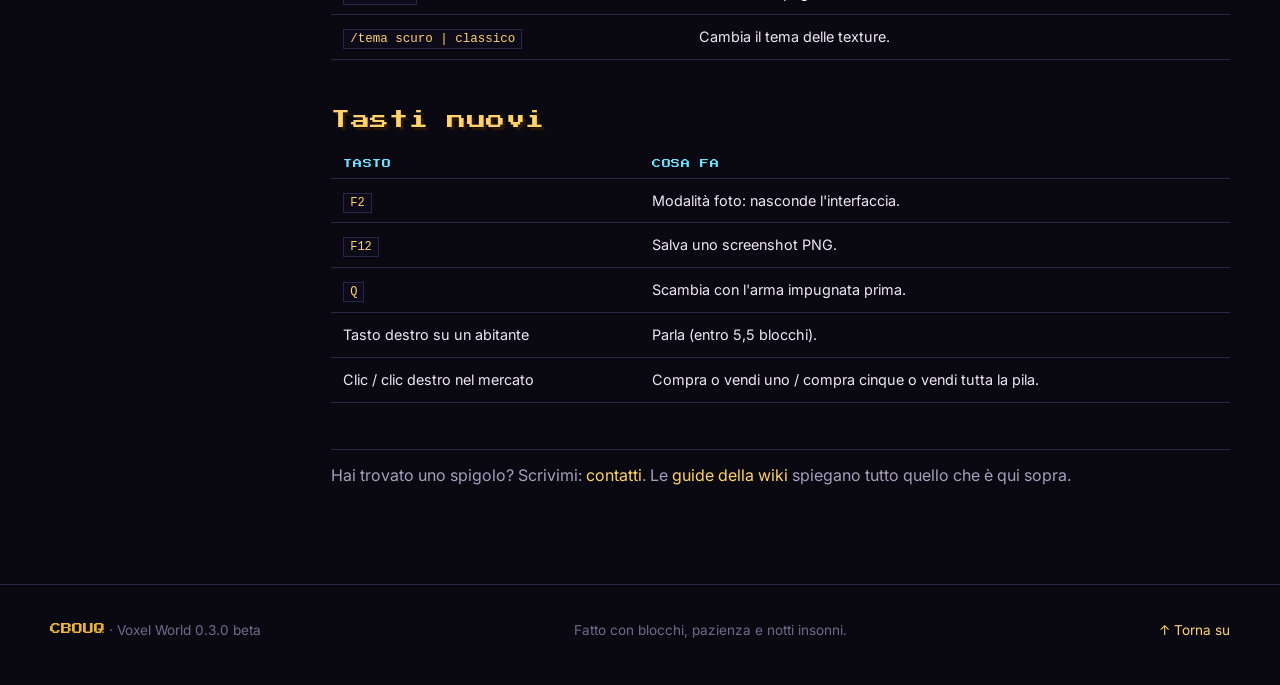
==== commit 48ee3bc3: "Voxel World 0.3.0 beta: download, novita', wiki aggiornata Co-Authored-By: Claude Sonnet 5.5 <norepl" ====
--- a/novita.html
+++ b/novita.html
@@ -3,10 +3,10 @@
 <head>
 <meta charset="utf-8">
 <meta name="viewport" content="width=device-width, initial-scale=1">
-<title>Novità 0.2.0 beta — Voxel World</title>
-<meta name="description" content="Tutto quello che è cambiato in Voxel World dalla 0.1.0 beta alla 0.2.0 beta, voce per voce: villaggi, missioni, Eredità, minerali e armi, texture scure, interfaccia da film, nitidezza, installer senza Java.">
+<title>Novità 0.3.0 beta — Voxel World</title>
+<meta name="description" content="Tutto quello che è cambiato in Voxel World dalla 0.1.0 beta alla 0.3.0 beta, voce per voce: villaggi e dojo ricchi, abitanti con una giornata, luci e cielo stellato, comandi riassegnabili, missioni, Eredità, minerali e armi, texture scure, interfaccia da film, nitidezza, installer senza Java.">
 <meta name="theme-color" content="#0a0912">
-<meta property="og:title" content="Novità 0.2.0 beta — Voxel World">
+<meta property="og:title" content="Novità 0.3.0 beta — Voxel World">
 <meta property="og:image" content="assets/img/hero-island.webp">
 <link rel="icon" href="assets/favicon.svg" type="image/svg+xml">
 <link rel="preconnect" href="https://fonts.googleapis.com">
@@ -38,8 +38,8 @@
   <header class="log-hero">
     <div class="wrap">
       <span class="eyebrow">Registro delle novità</span>
-      <h1 class="px">Voxel World 0.2.0 <span class="badge">BETA</span></h1>
-      <p class="lead">Questo è l'elenco completo, voce per voce, di tutto quello che è cambiato dalla <b>0.1.0 beta</b> (21 ottobre 2026) a questa versione (24 ottobre 2026): il gioco, il sito, la wiki e il modo di installarlo.</p>
+      <h1 class="px">Voxel World 0.3.0 <span class="badge">BETA</span></h1>
+      <p class="lead">Questo è l'elenco completo, voce per voce, di tutto quello che è cambiato dalla <b>0.1.0 beta</b> (21 ottobre 2026) a questa versione (26 ottobre 2026): il gioco, il sito, la wiki e il modo di installarlo.</p>
       <div class="diff" aria-label="Il gioco in numeri, prima e dopo">
         <div><small>Armi</small><b>31 → 97</b></div>
         <div><small>Oggetti</small><b>104 → 214</b></div>
@@ -56,7 +56,7 @@
   <div class="wrap log-layout" id="log">
     <nav class="toc" aria-label="Indice">
       <b>In questa pagina</b>
-      <a href="#prossima">La prossima versione</a>
+      <a href="#prossima">Novità della 0.3.0</a>
       <a href="#insediamenti">Villaggi, città e dojo ricchi</a>
       <a href="#abitanti">Abitanti con una giornata</a>
       <a href="#luci-cielo">Luci e cielo stellato</a>
@@ -91,12 +91,13 @@
       </section>
 
       <section id="prossima">
-        <h2 class="px">Già nel codice: la prossima versione <small>0.3.0</small></h2>
-        <p class="lead" style="max-width:70ch">Qui sotto c'è tutto quello che è stato fatto dopo la 0.2.0 e che arriverà con il prossimo aggiornamento: villaggi, città e dojo molto più ricchi, abitanti che vivono una giornata, luci vere e un cielo stellato. Per ora è nel codice e nel sito; i download pubblicati sono ancora quelli della 0.2.0.</p>
+        <h2 class="px">Novità della 0.3.0 <small>26 ottobre 2026</small></h2>
+        <p class="lead" style="max-width:70ch">Qui sotto c'è tutto quello che è cambiato dalla 0.2.0 alla 0.3.0: villaggi, città e dojo molto più ricchi, abitanti che vivono una giornata, luci vere e un cielo stellato, i comandi che si cambiano a piacere e il rapporto di errore.</p>
         <ul class="plain">
           <li><b>Villaggi, città e dojo ricchi di dettagli.</b> Case di sei tipi con camino, imposte e fioriere, locanda a due piani, cappella con campanile, mulino, fattoria, dojo con giardino zen e stagno con le carpe.</li>
           <li><b>Abitanti con una giornata.</b> Quindici tipi di persone, ognuno con una faccia diversa: lavorano, la sera si ritrovano in piazza, di notte dormono a casa. Compaiono con calma, un po' alla volta.</li>
           <li><b>Luci vere e cielo stellato.</b> Le lampade illuminano davvero, con un alone morbido; di notte le nuvole si diradano e si vedono migliaia di stelle, galassie, stelle cadenti e una luna con le sue fasi.</li>
+          <li><b>Comandi tuoi.</b> In Impostazioni &gt; Comandi scegli un'azione e premi il tasto nuovo: se era già di un'altra azione i due si scambiano. La barra rapida, i tasti funzione ed Esc restano fissi. Se il gioco si chiude per un errore, salva un rapporto leggibile e al prossimo avvio te lo segnala.</li>
           <li><b>Correzioni.</b> Il multiplayer che a volte diceva «tempo scaduto» e il braccio sinistro che si staccava in prima persona.</li>
         </ul>
       </section>
@@ -301,7 +302,7 @@
         </ul>
         <h3>Cura delle texture</h3>
         <ul>
-          <li>Erba, terra, pietra, sabbia, ghiaia, neve, argilla, netherrack e gli altri blocchi «calmi»: tolte quasi tutte le macchie grandi (dal colore e dal rilievo), retino ammorbidito, variazione limitata.</li>
+          <li>Erba, terra, pietra, sabbia, ghiaia, neve, argilla, roccia infernale e gli altri blocchi «calmi»: tolte quasi tutte le macchie grandi (dal colore e dal rilievo), retino ammorbidito, variazione limitata.</li>
           <li><b>Le facce ruotano a caso</b> (otto orientamenti) per erba, terra, pietra, ciottoli, foglie…: il quadretto non si ripete più a scacchiera.</li>
           <li><b>Niente più bruciature</b>: le luci sopra lo 0,78 si fondono verso l'1,0 con una curva morbida; con il tema scuro il bagliore (bloom) è più contenuto, senza saturazione né contrasto in più.</li>
         </ul>
@@ -401,7 +402,7 @@
 
 <footer>
   <div class="wrap">
-    <span><b>CBOUQ</b> · Voxel World 0.2.0 beta</span>
+    <span><b>CBOUQ</b> · Voxel World 0.3.0 beta</span>
     <span>Fatto con blocchi, pazienza e notti insonni.</span>
     <a href="#top">↑ Torna su</a>
   </div>
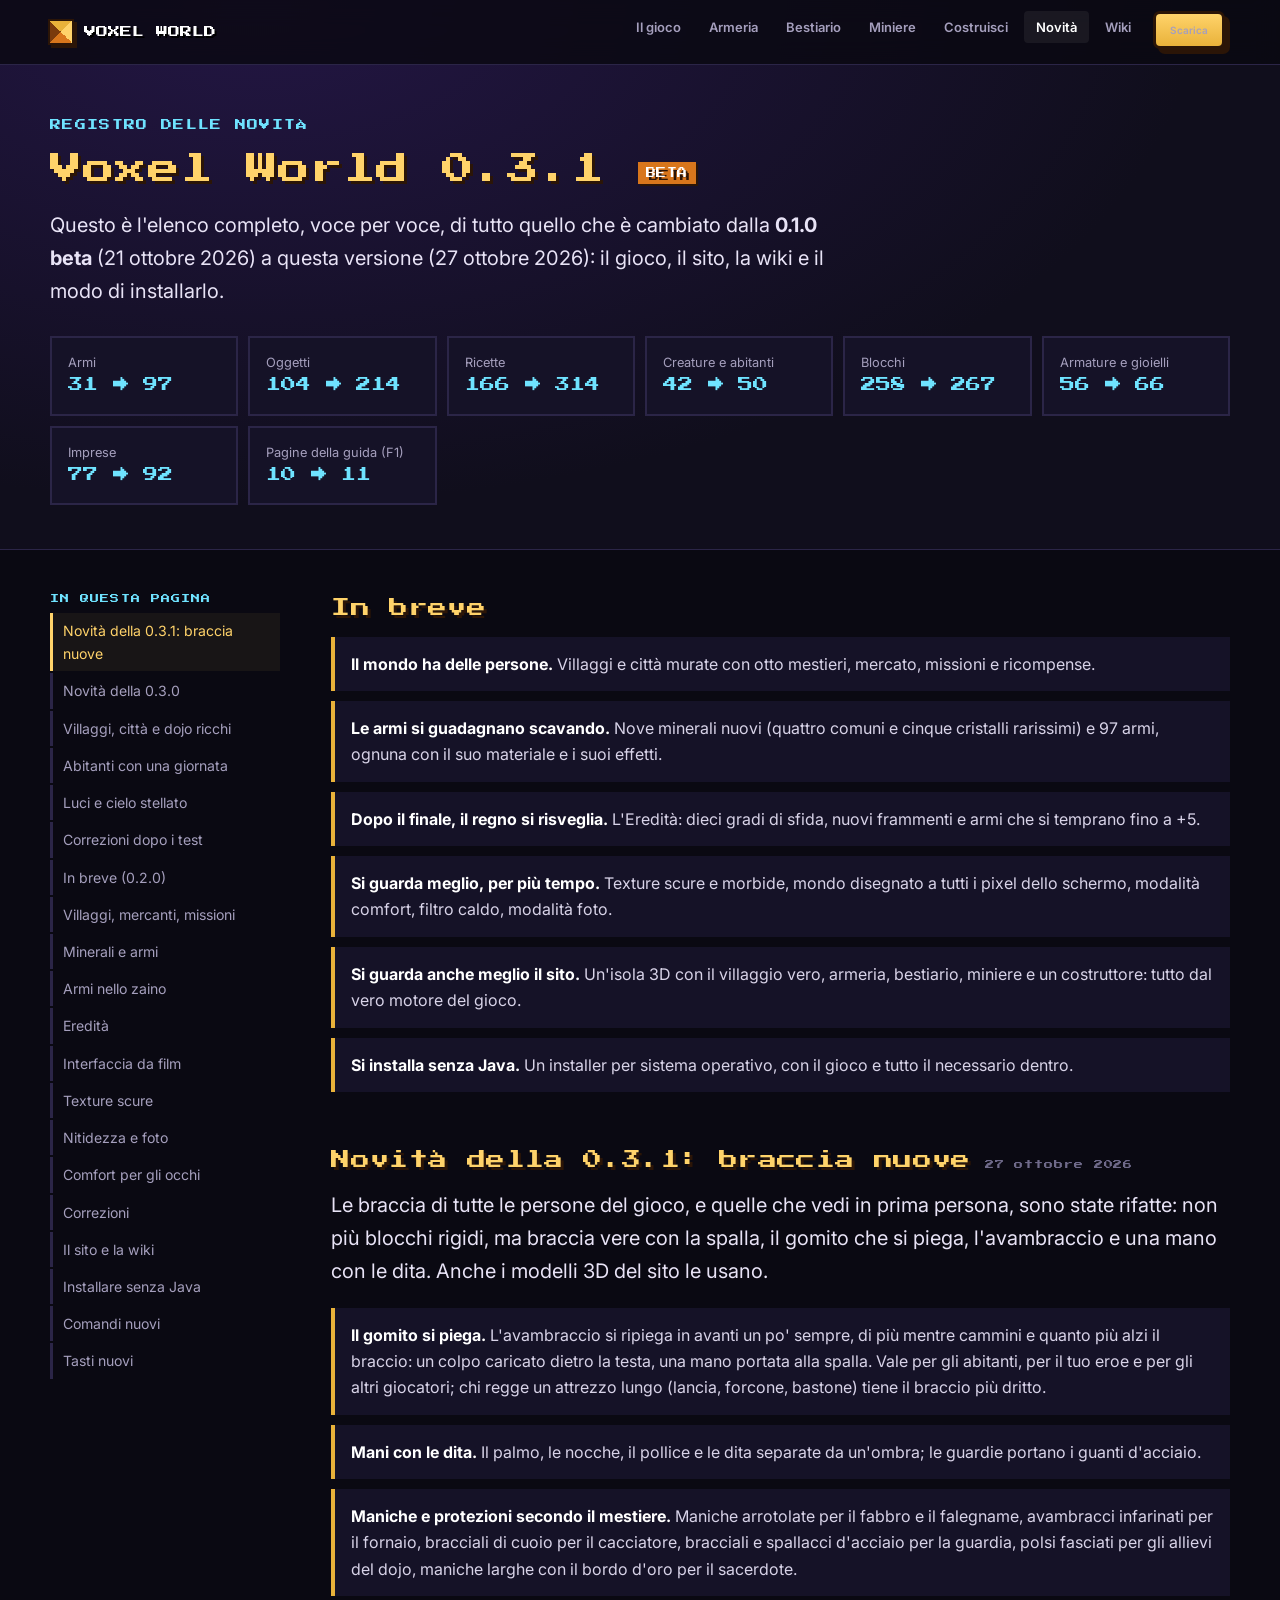
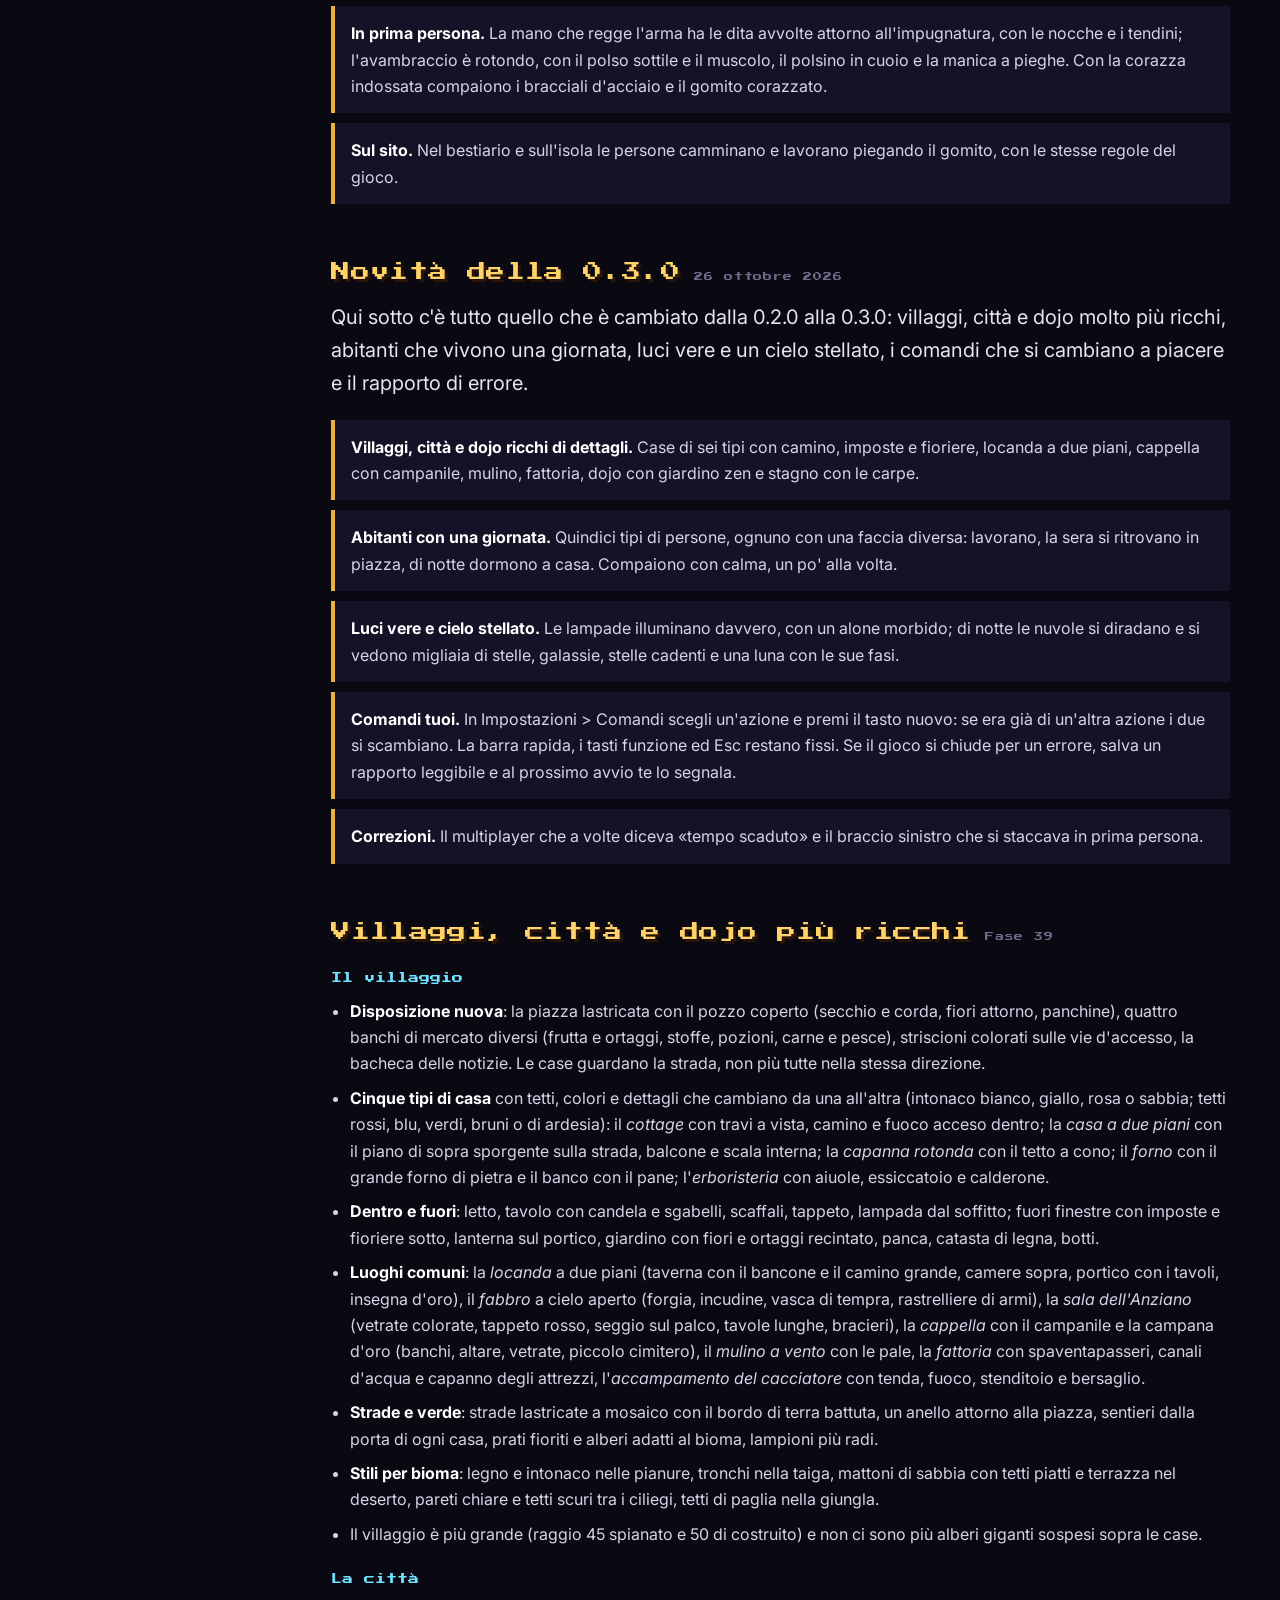
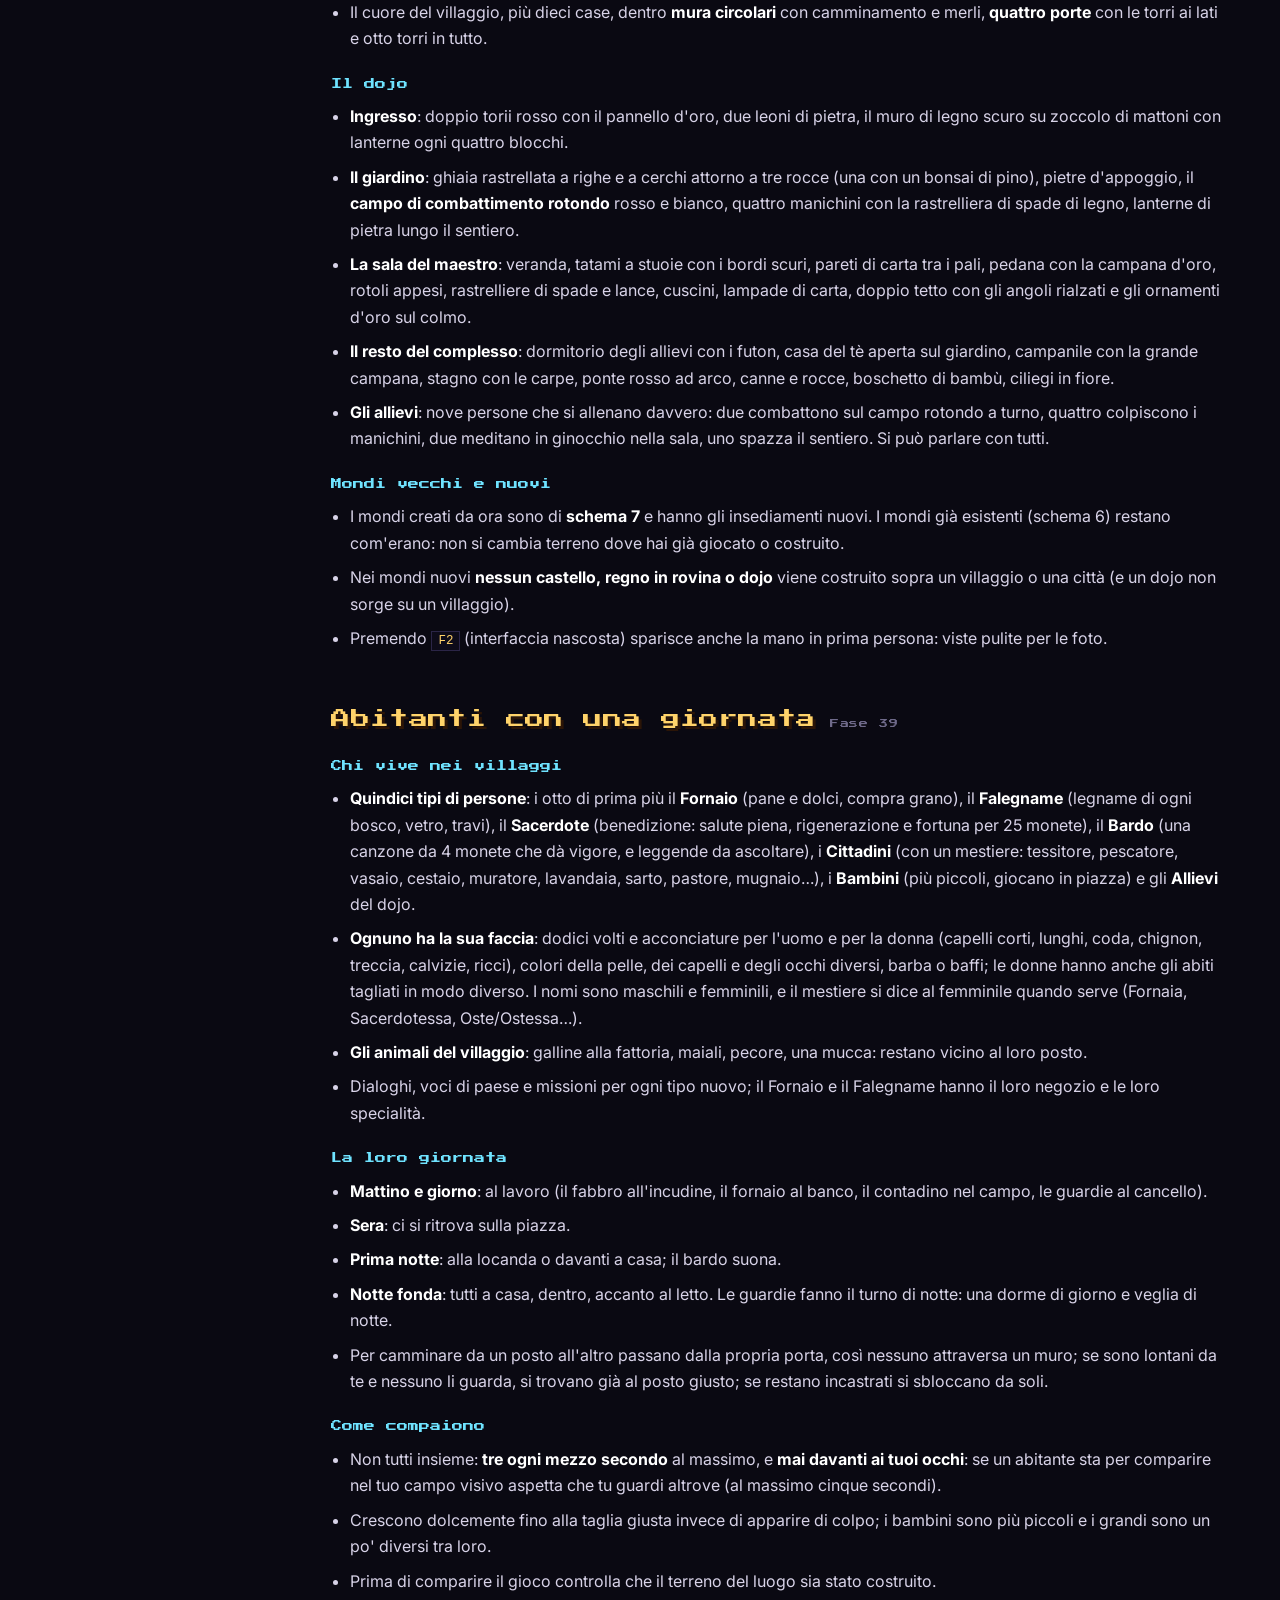
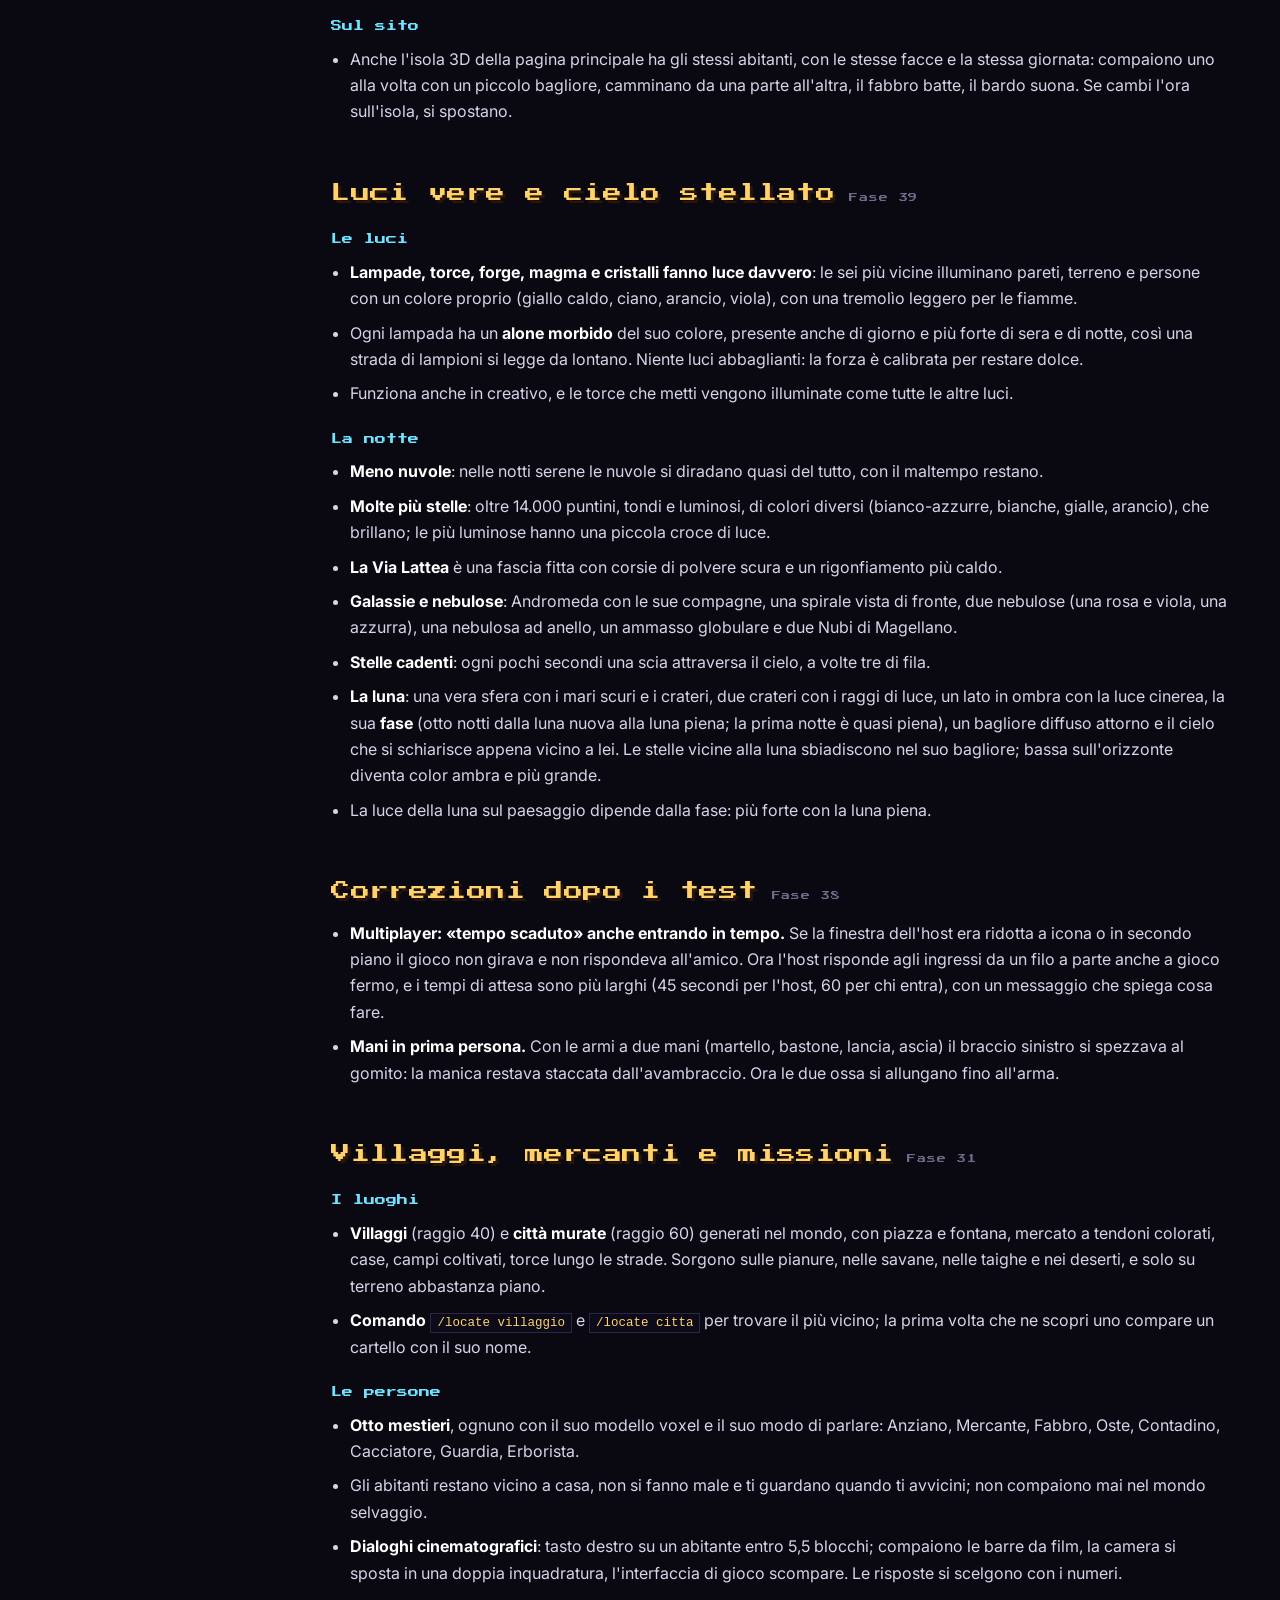
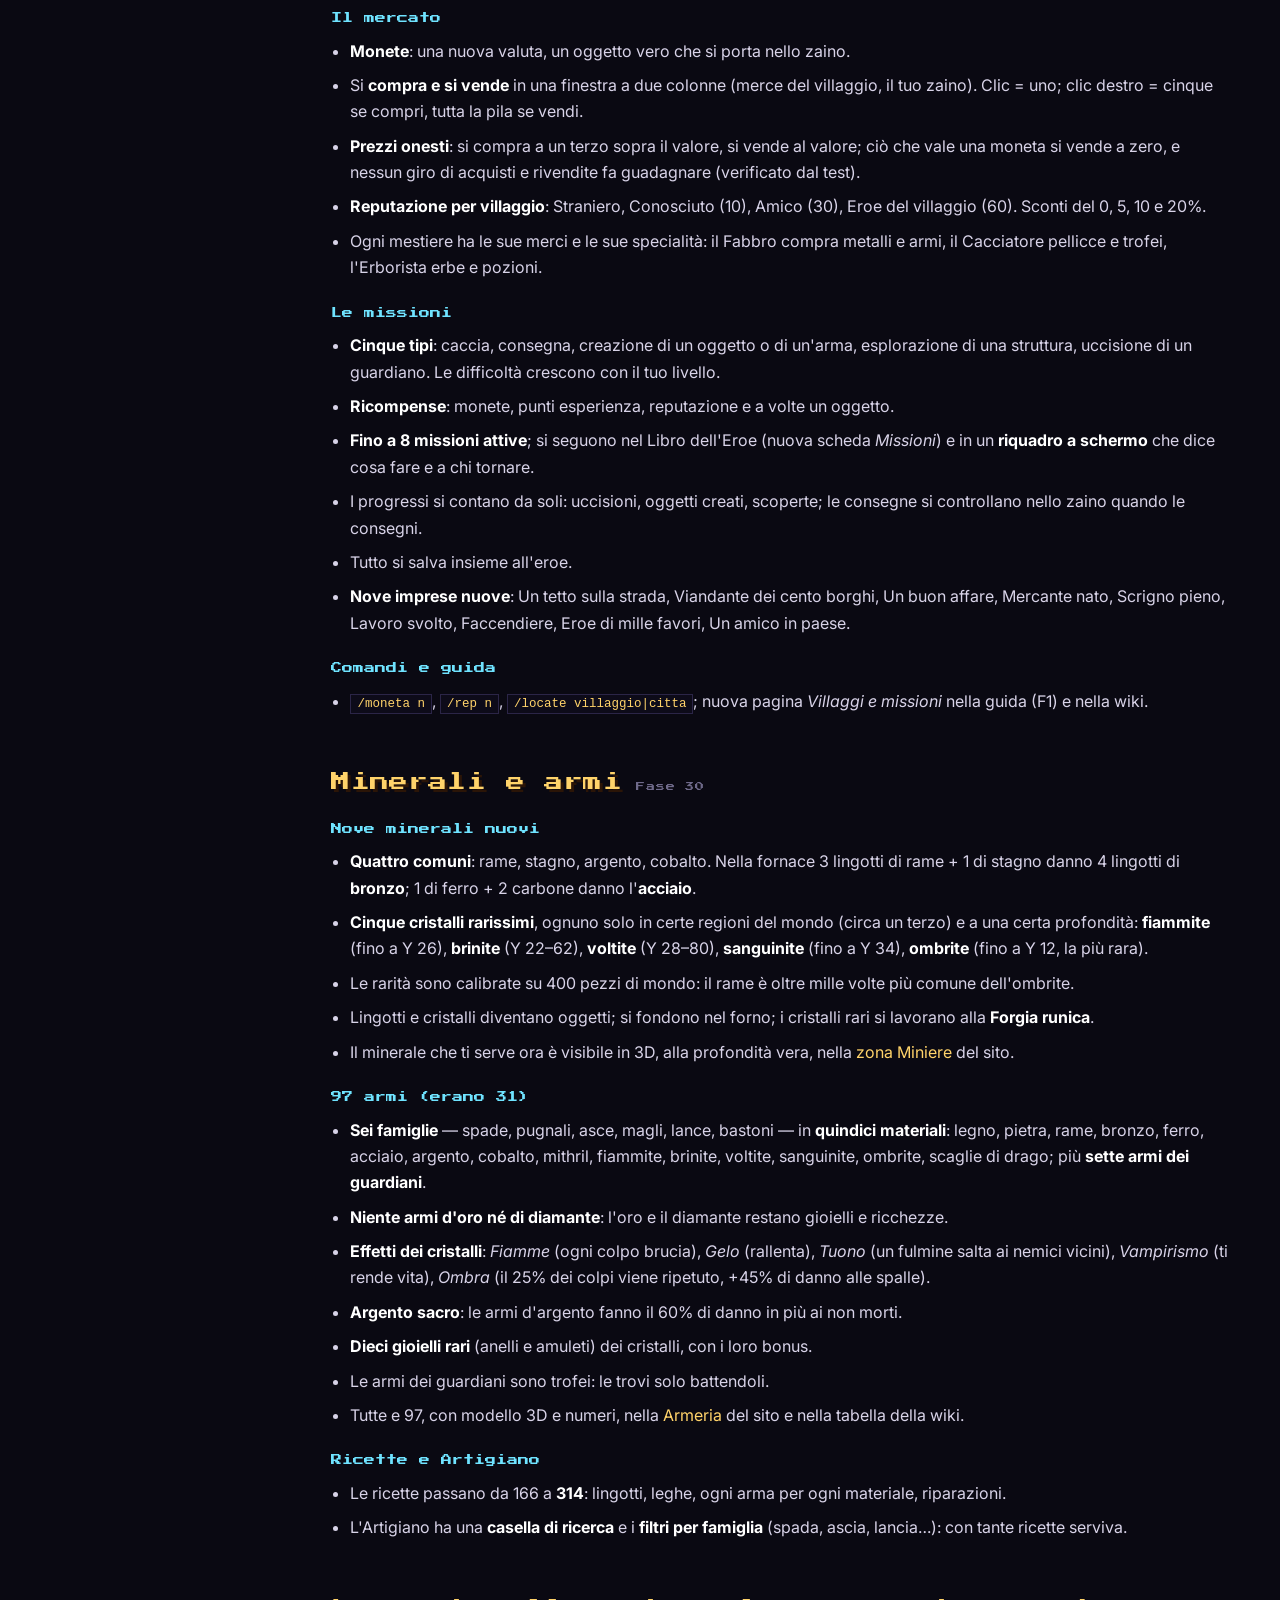
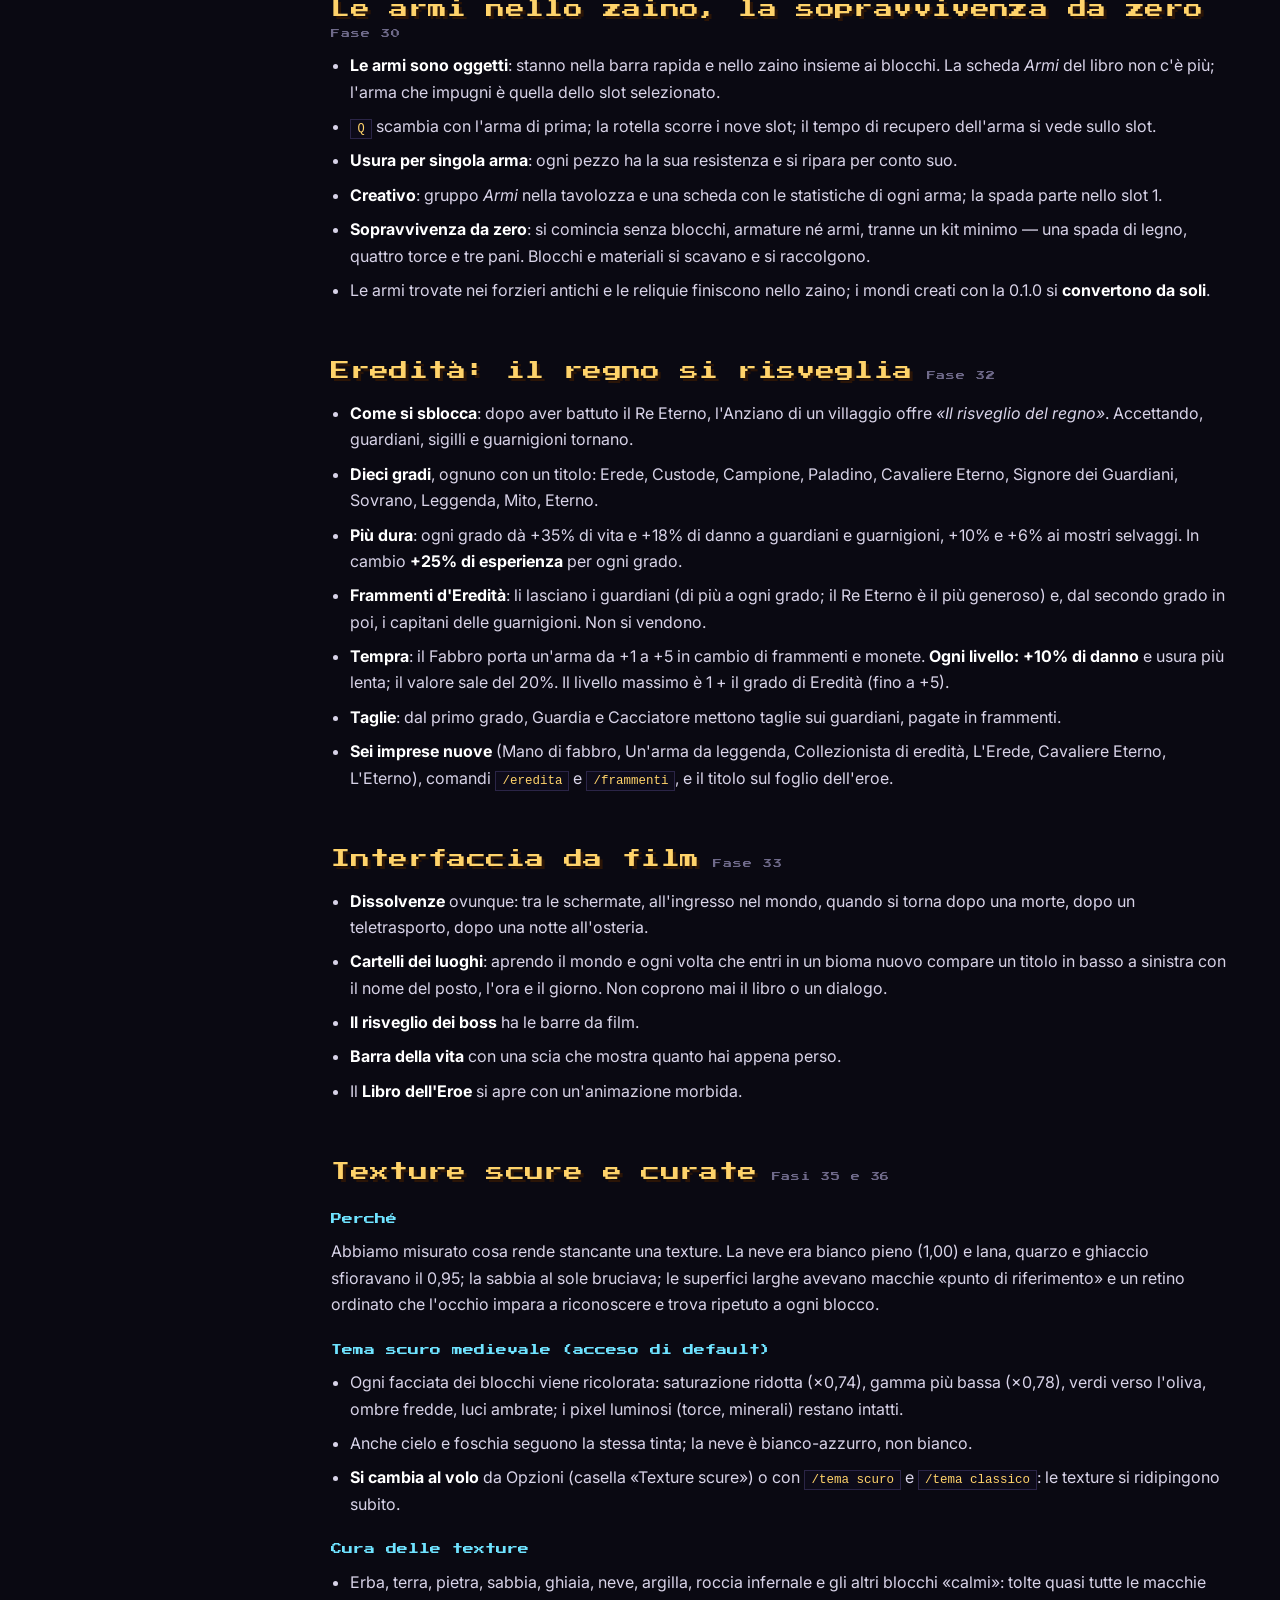
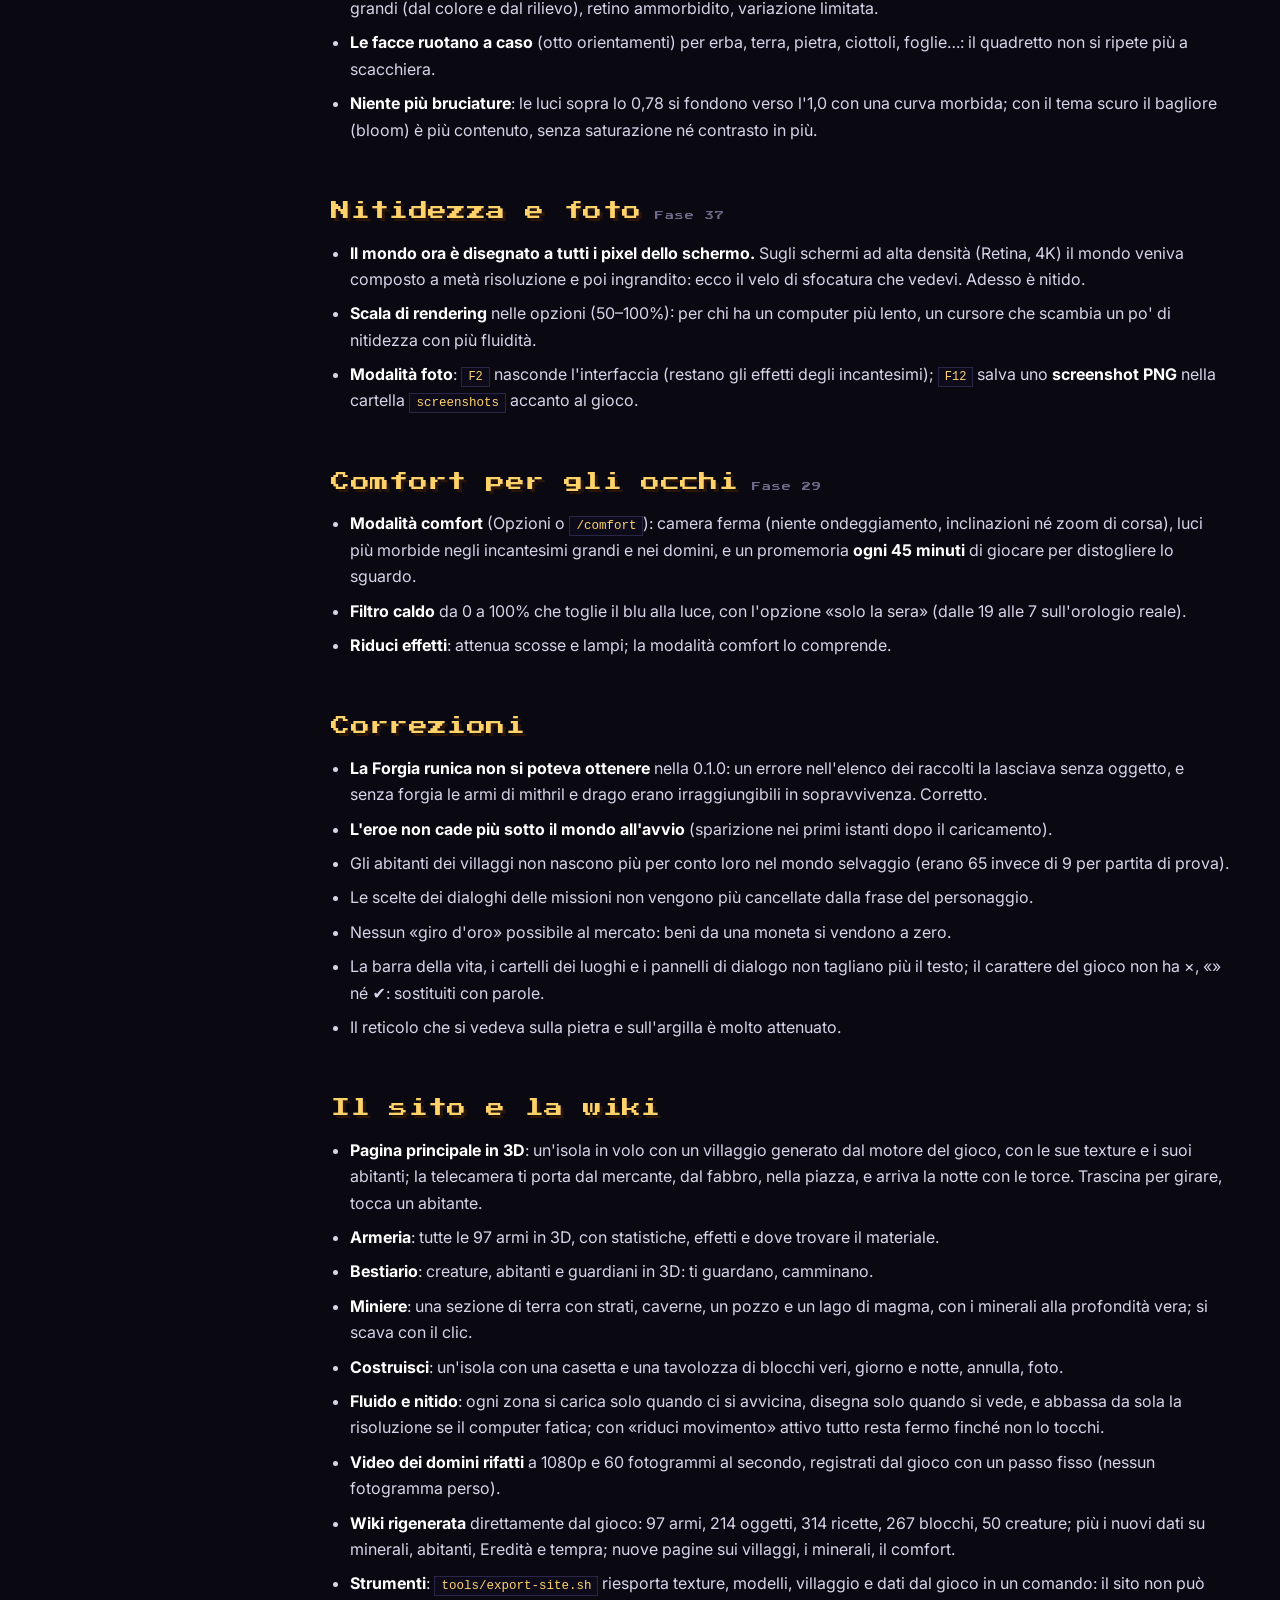
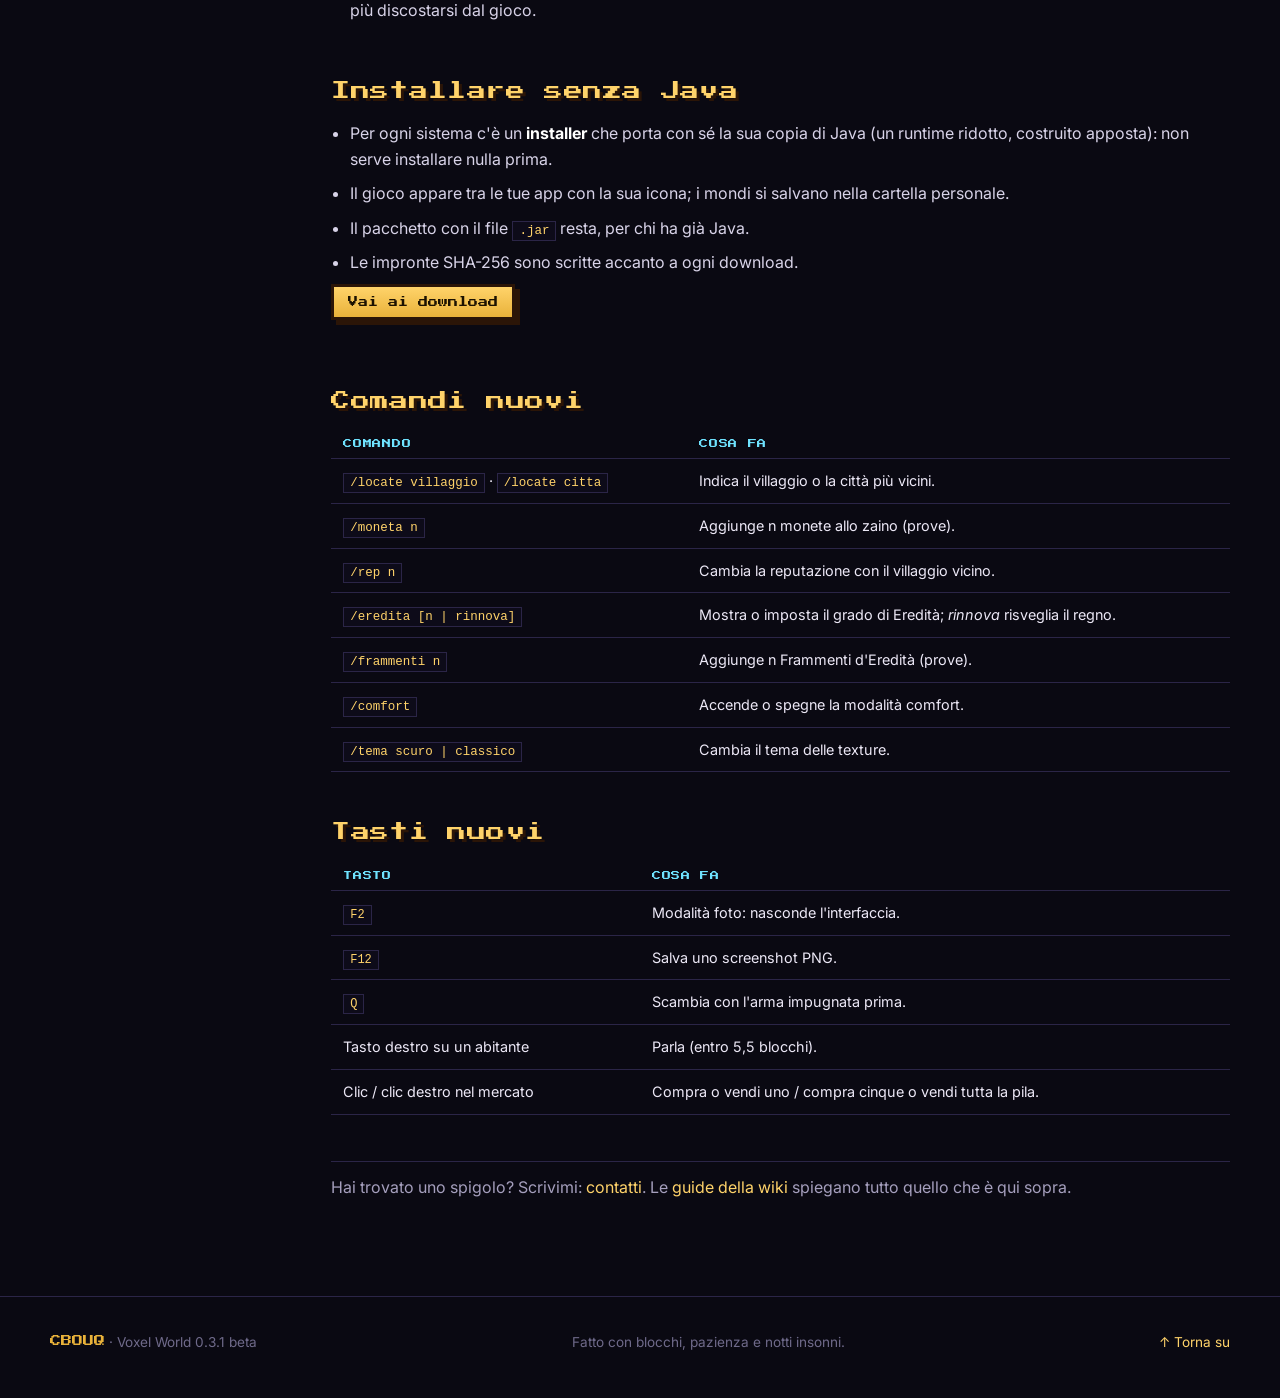
==== commit 03eea45a: "Voxel World 0.3.1 beta: braccia nuove, download, novita' Co-Authored-By: Claude Sonnet 5.5 <noreply@" ====
--- a/novita.html
+++ b/novita.html
@@ -3,10 +3,10 @@
 <head>
 <meta charset="utf-8">
 <meta name="viewport" content="width=device-width, initial-scale=1">
-<title>Novità 0.3.0 beta — Voxel World</title>
-<meta name="description" content="Tutto quello che è cambiato in Voxel World dalla 0.1.0 beta alla 0.3.0 beta, voce per voce: villaggi e dojo ricchi, abitanti con una giornata, luci e cielo stellato, comandi riassegnabili, missioni, Eredità, minerali e armi, texture scure, interfaccia da film, nitidezza, installer senza Java.">
+<title>Novità 0.3.1 beta — Voxel World</title>
+<meta name="description" content="Tutto quello che è cambiato in Voxel World dalla 0.1.0 beta alla 0.3.1 beta, voce per voce: braccia nuove, villaggi e dojo ricchi, abitanti con una giornata, luci e cielo stellato, comandi riassegnabili, missioni, Eredità, minerali e armi, texture scure, interfaccia da film, nitidezza, installer senza Java.">
 <meta name="theme-color" content="#0a0912">
-<meta property="og:title" content="Novità 0.3.0 beta — Voxel World">
+<meta property="og:title" content="Novità 0.3.1 beta — Voxel World">
 <meta property="og:image" content="assets/img/hero-island.webp">
 <link rel="icon" href="assets/favicon.svg" type="image/svg+xml">
 <link rel="preconnect" href="https://fonts.googleapis.com">
@@ -38,8 +38,8 @@
   <header class="log-hero">
     <div class="wrap">
       <span class="eyebrow">Registro delle novità</span>
-      <h1 class="px">Voxel World 0.3.0 <span class="badge">BETA</span></h1>
-      <p class="lead">Questo è l'elenco completo, voce per voce, di tutto quello che è cambiato dalla <b>0.1.0 beta</b> (21 ottobre 2026) a questa versione (26 ottobre 2026): il gioco, il sito, la wiki e il modo di installarlo.</p>
+      <h1 class="px">Voxel World 0.3.1 <span class="badge">BETA</span></h1>
+      <p class="lead">Questo è l'elenco completo, voce per voce, di tutto quello che è cambiato dalla <b>0.1.0 beta</b> (21 ottobre 2026) a questa versione (27 ottobre 2026): il gioco, il sito, la wiki e il modo di installarlo.</p>
       <div class="diff" aria-label="Il gioco in numeri, prima e dopo">
         <div><small>Armi</small><b>31 → 97</b></div>
         <div><small>Oggetti</small><b>104 → 214</b></div>
@@ -56,6 +56,7 @@
   <div class="wrap log-layout" id="log">
     <nav class="toc" aria-label="Indice">
       <b>In questa pagina</b>
+      <a href="#braccia">Novità della 0.3.1: braccia nuove</a>
       <a href="#prossima">Novità della 0.3.0</a>
       <a href="#insediamenti">Villaggi, città e dojo ricchi</a>
       <a href="#abitanti">Abitanti con una giornata</a>
@@ -90,6 +91,18 @@
         </ul>
       </section>
 
+      <section id="braccia">
+        <h2 class="px">Novità della 0.3.1: braccia nuove <small>27 ottobre 2026</small></h2>
+        <p class="lead" style="max-width:70ch">Le braccia di tutte le persone del gioco, e quelle che vedi in prima persona, sono state rifatte: non più blocchi rigidi, ma braccia vere con la spalla, il gomito che si piega, l'avambraccio e una mano con le dita. Anche i modelli 3D del sito le usano.</p>
+        <ul class="plain">
+          <li><b>Il gomito si piega.</b> L'avambraccio si ripiega in avanti un po' sempre, di più mentre cammini e quanto più alzi il braccio: un colpo caricato dietro la testa, una mano portata alla spalla. Vale per gli abitanti, per il tuo eroe e per gli altri giocatori; chi regge un attrezzo lungo (lancia, forcone, bastone) tiene il braccio più dritto.</li>
+          <li><b>Mani con le dita.</b> Il palmo, le nocche, il pollice e le dita separate da un'ombra; le guardie portano i guanti d'acciaio.</li>
+          <li><b>Maniche e protezioni secondo il mestiere.</b> Maniche arrotolate per il fabbro e il falegname, avambracci infarinati per il fornaio, bracciali di cuoio per il cacciatore, bracciali e spallacci d'acciaio per la guardia, polsi fasciati per gli allievi del dojo, maniche larghe con il bordo d'oro per il sacerdote.</li>
+          <li><b>In prima persona.</b> La mano che regge l'arma ha le dita avvolte attorno all'impugnatura, con le nocche e i tendini; l'avambraccio è rotondo, con il polso sottile e il muscolo, il polsino in cuoio e la manica a pieghe. Con la corazza indossata compaiono i bracciali d'acciaio e il gomito corazzato.</li>
+          <li><b>Sul sito.</b> Nel bestiario e sull'isola le persone camminano e lavorano piegando il gomito, con le stesse regole del gioco.</li>
+        </ul>
+      </section>
+
       <section id="prossima">
         <h2 class="px">Novità della 0.3.0 <small>26 ottobre 2026</small></h2>
         <p class="lead" style="max-width:70ch">Qui sotto c'è tutto quello che è cambiato dalla 0.2.0 alla 0.3.0: villaggi, città e dojo molto più ricchi, abitanti che vivono una giornata, luci vere e un cielo stellato, i comandi che si cambiano a piacere e il rapporto di errore.</p>
@@ -402,7 +415,7 @@
 
 <footer>
   <div class="wrap">
-    <span><b>CBOUQ</b> · Voxel World 0.3.0 beta</span>
+    <span><b>CBOUQ</b> · Voxel World 0.3.1 beta</span>
     <span>Fatto con blocchi, pazienza e notti insonni.</span>
     <a href="#top">↑ Torna su</a>
   </div>
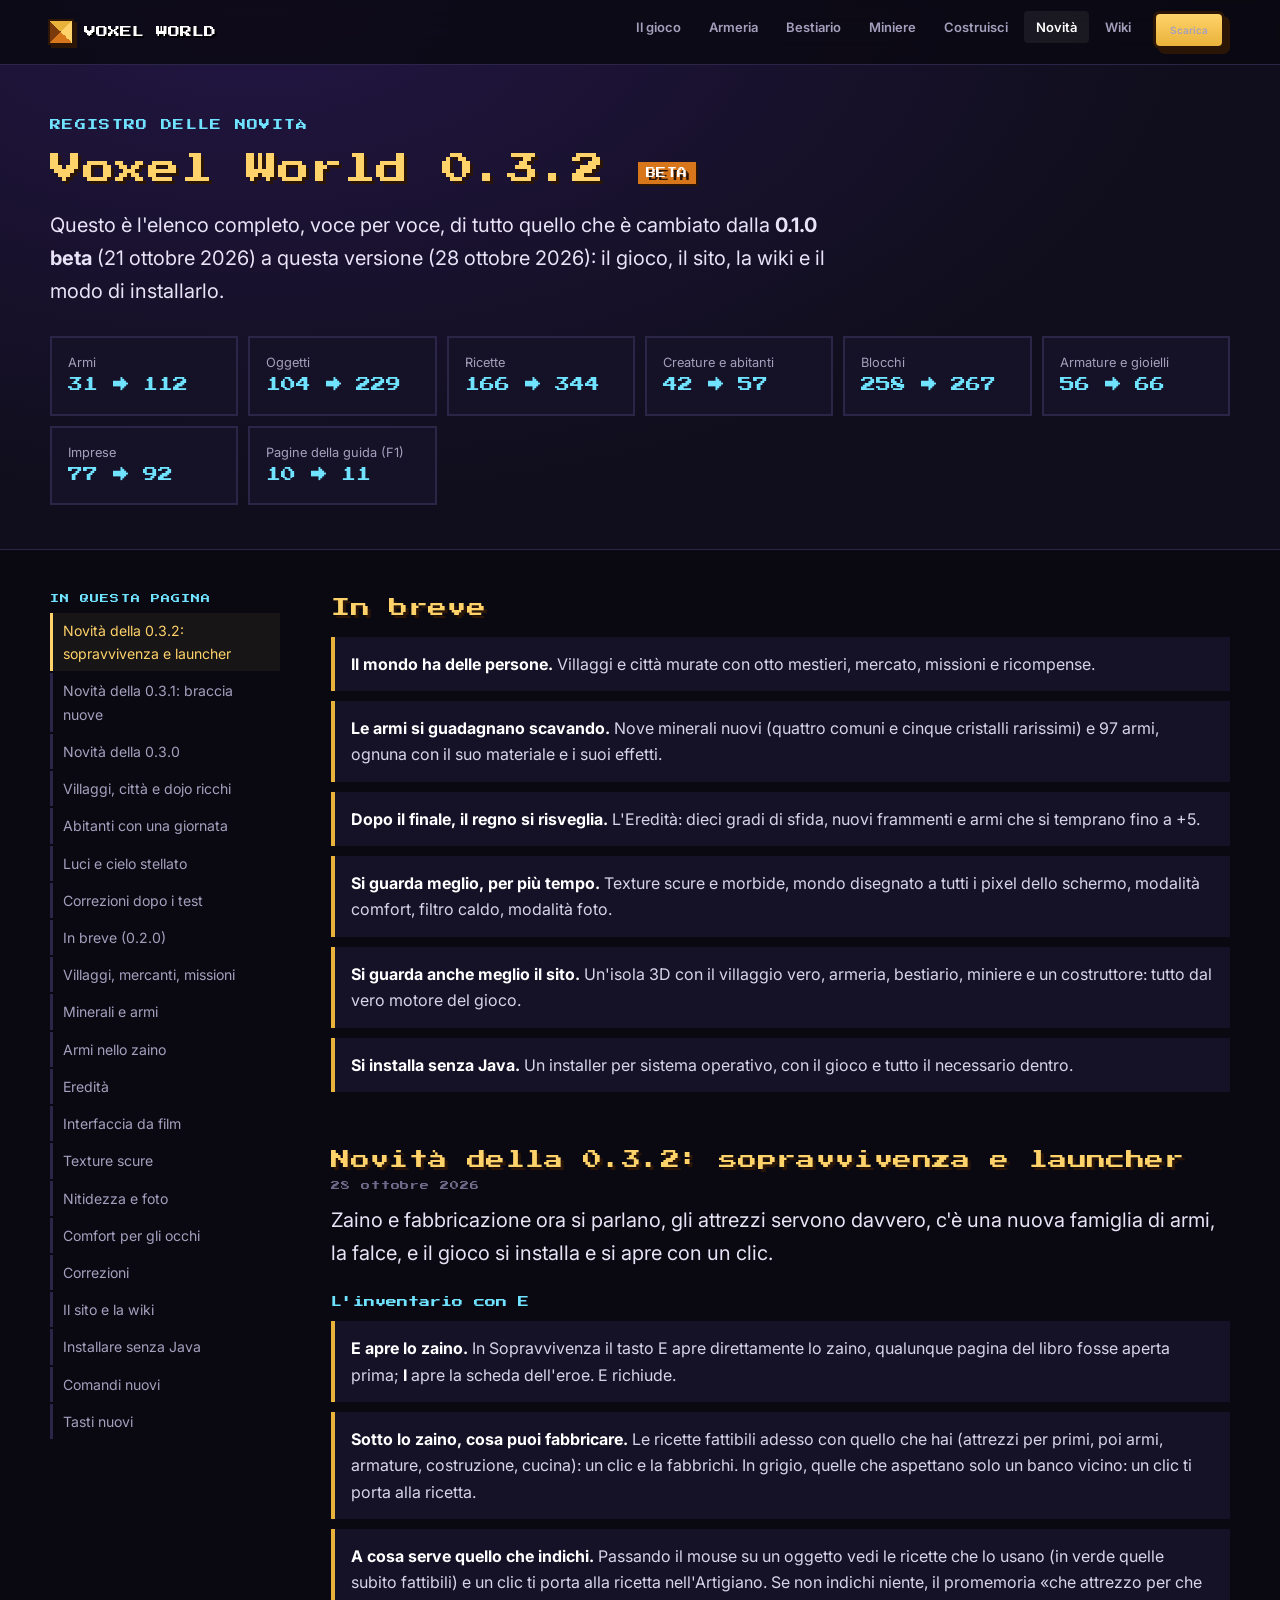
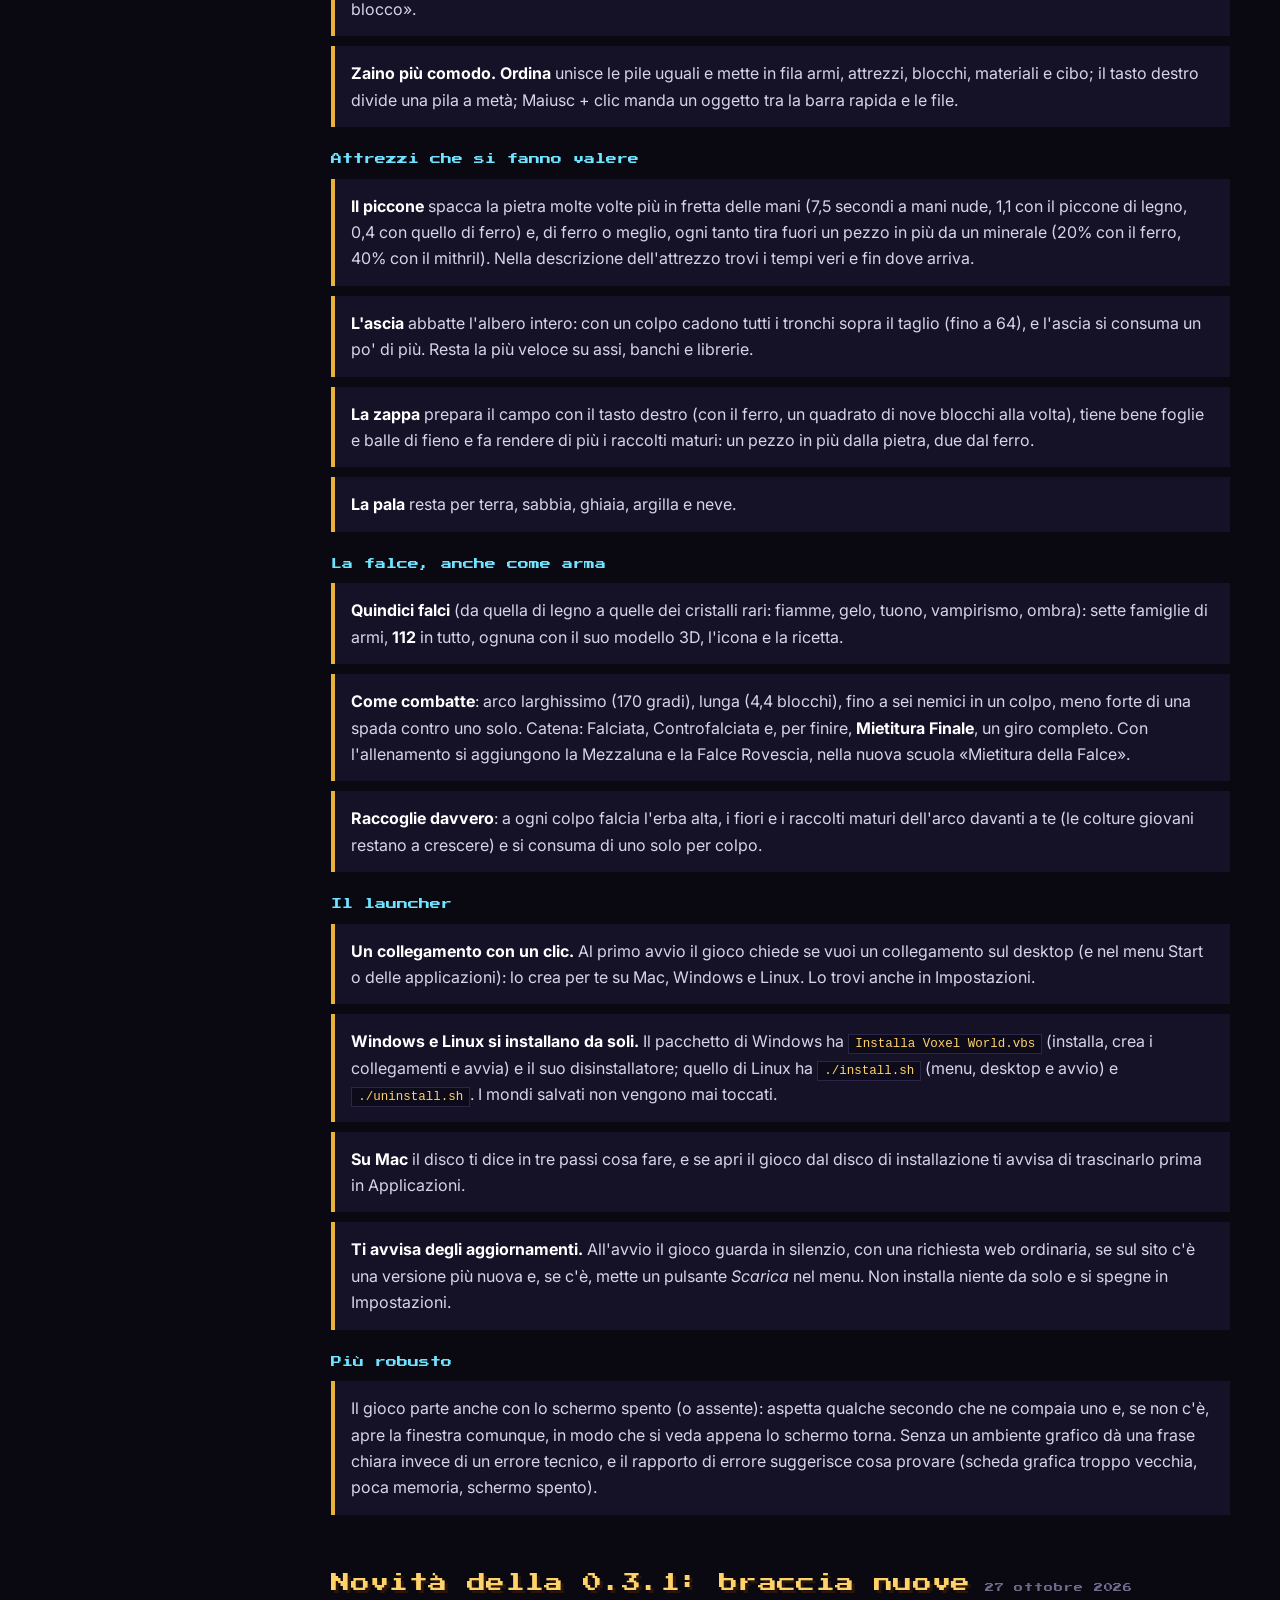
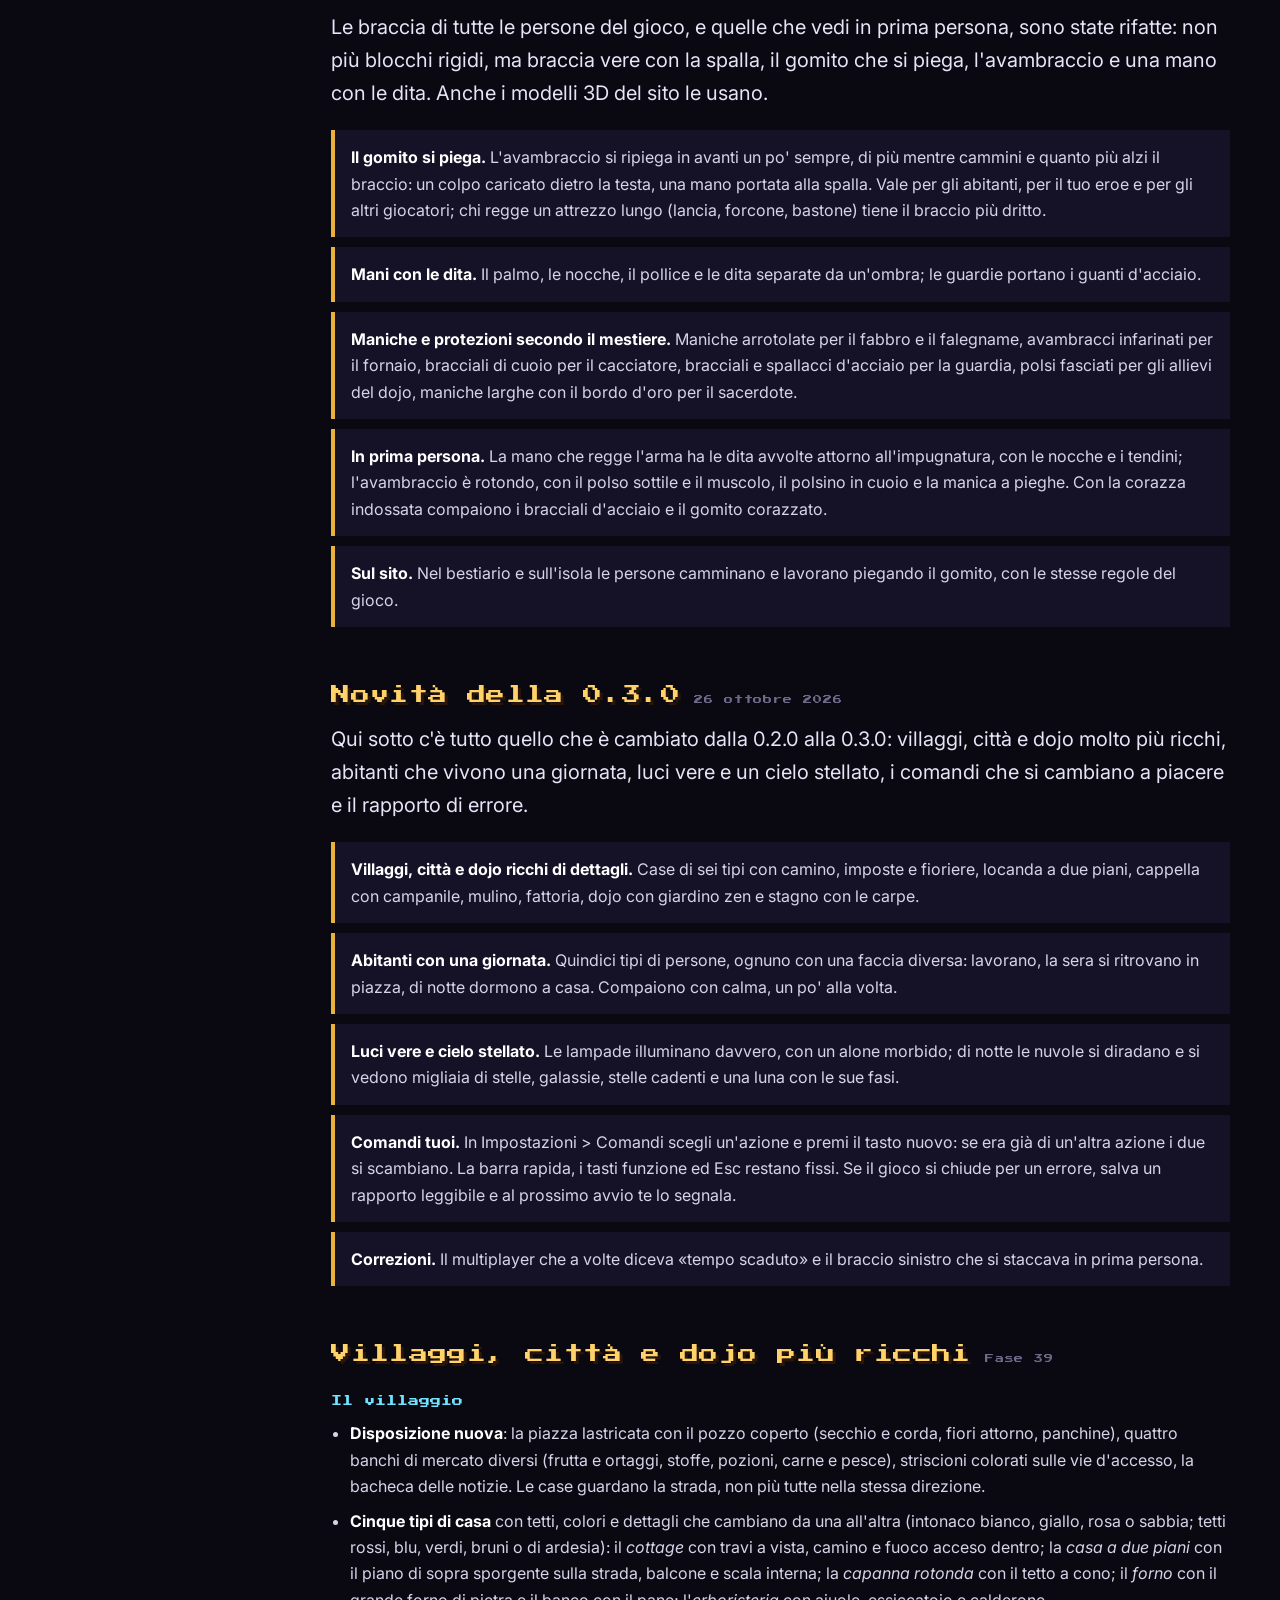
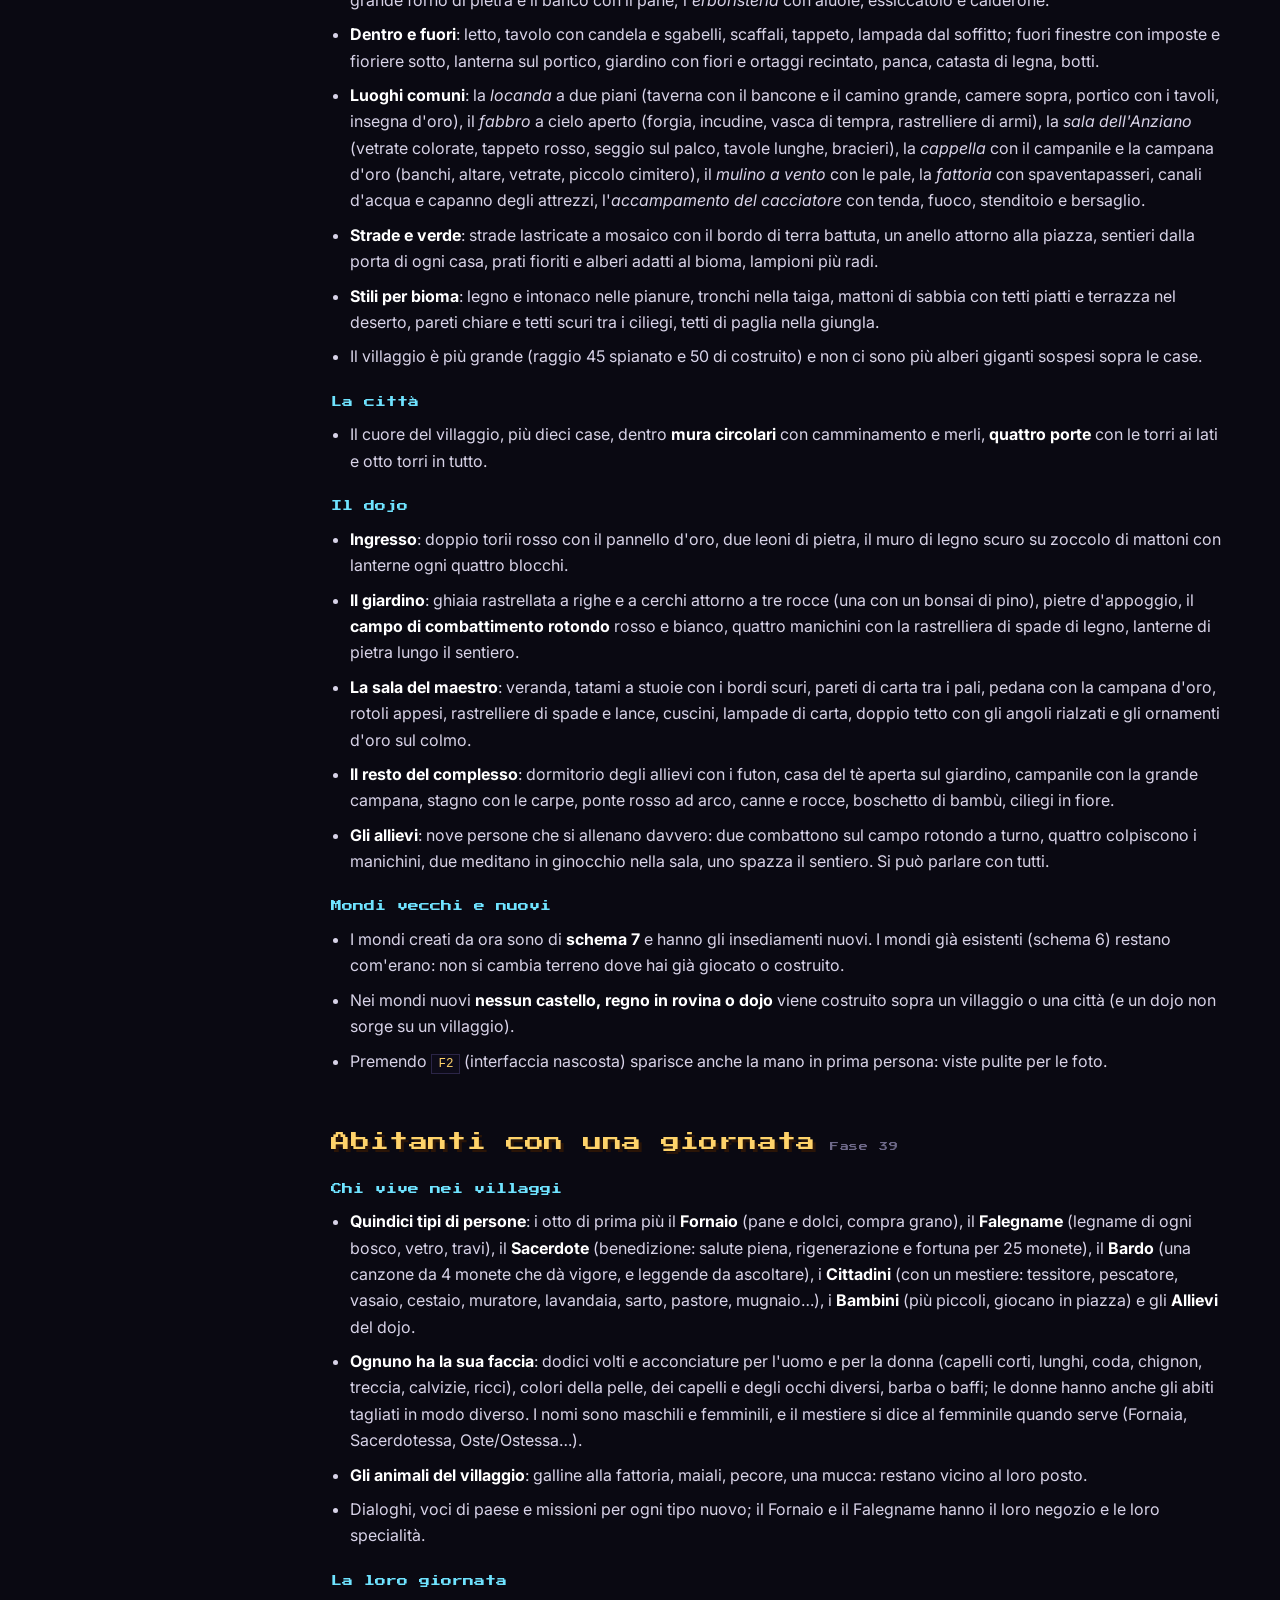
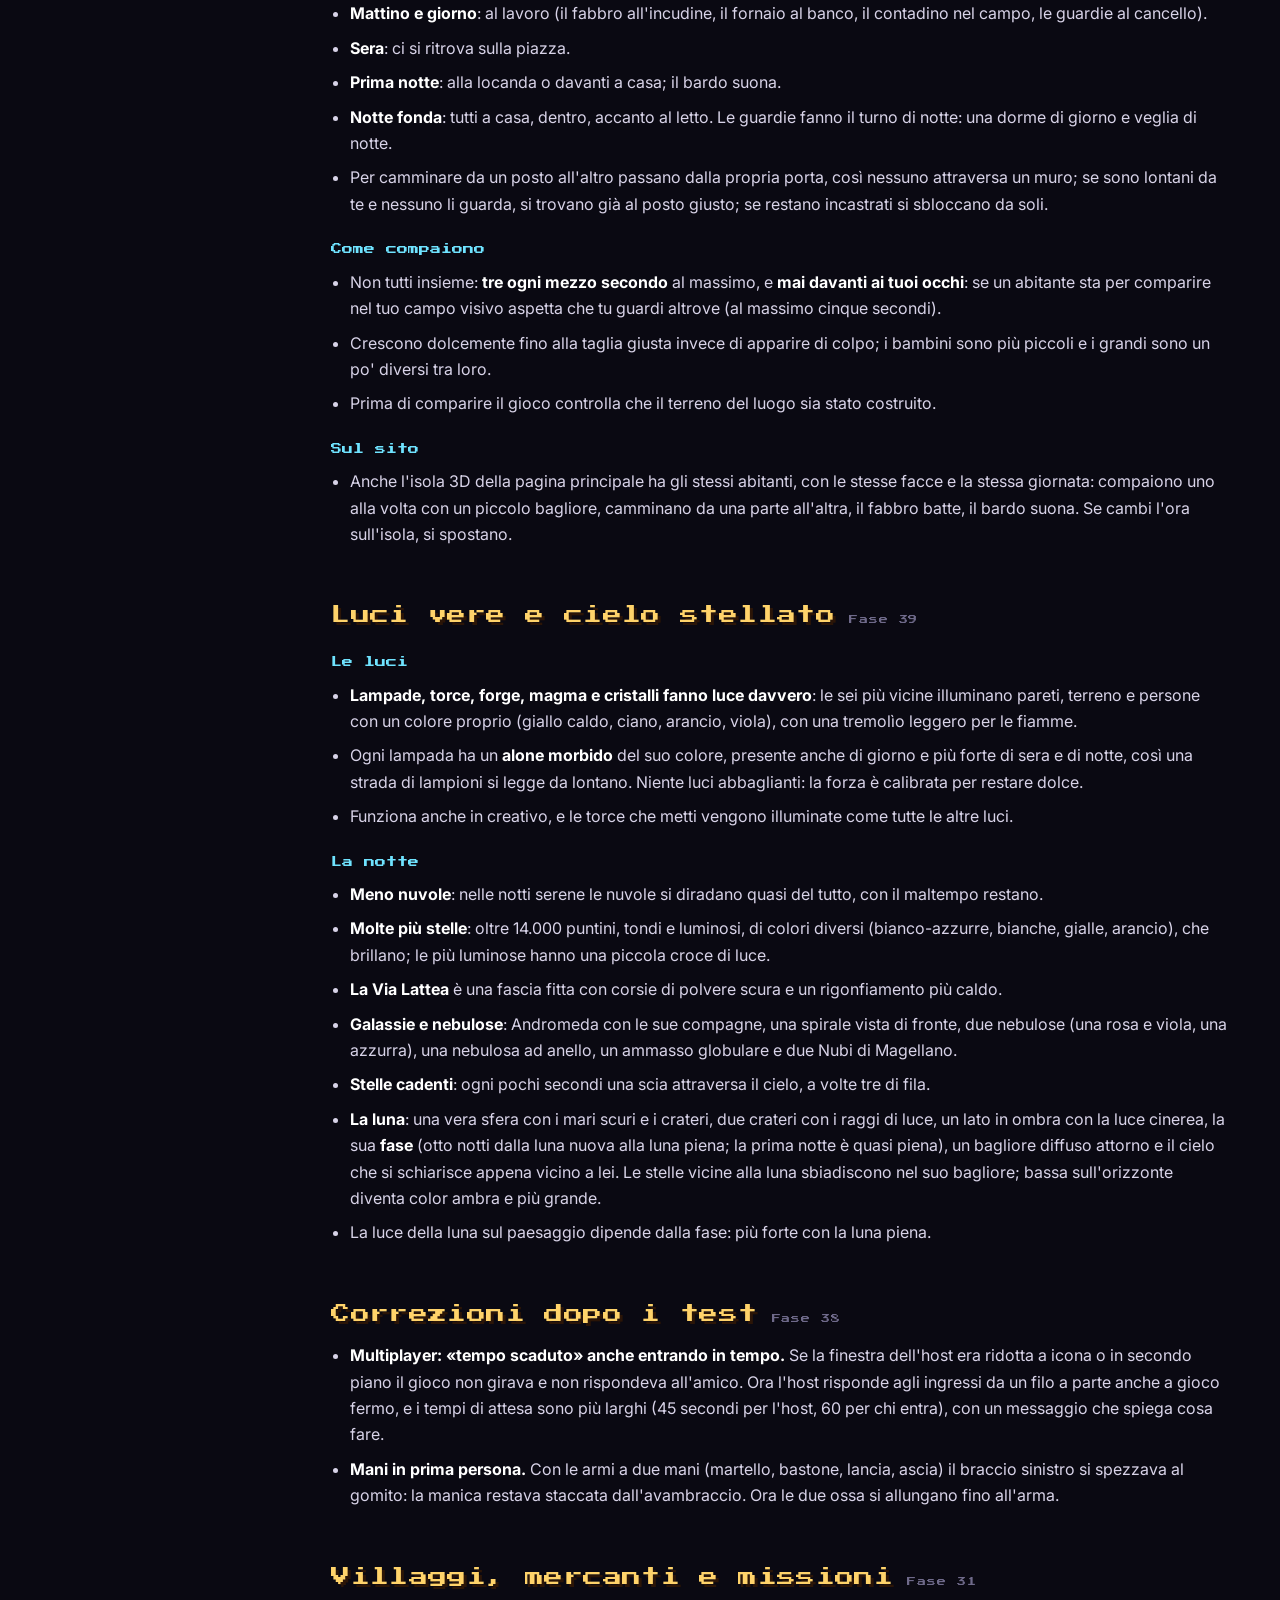
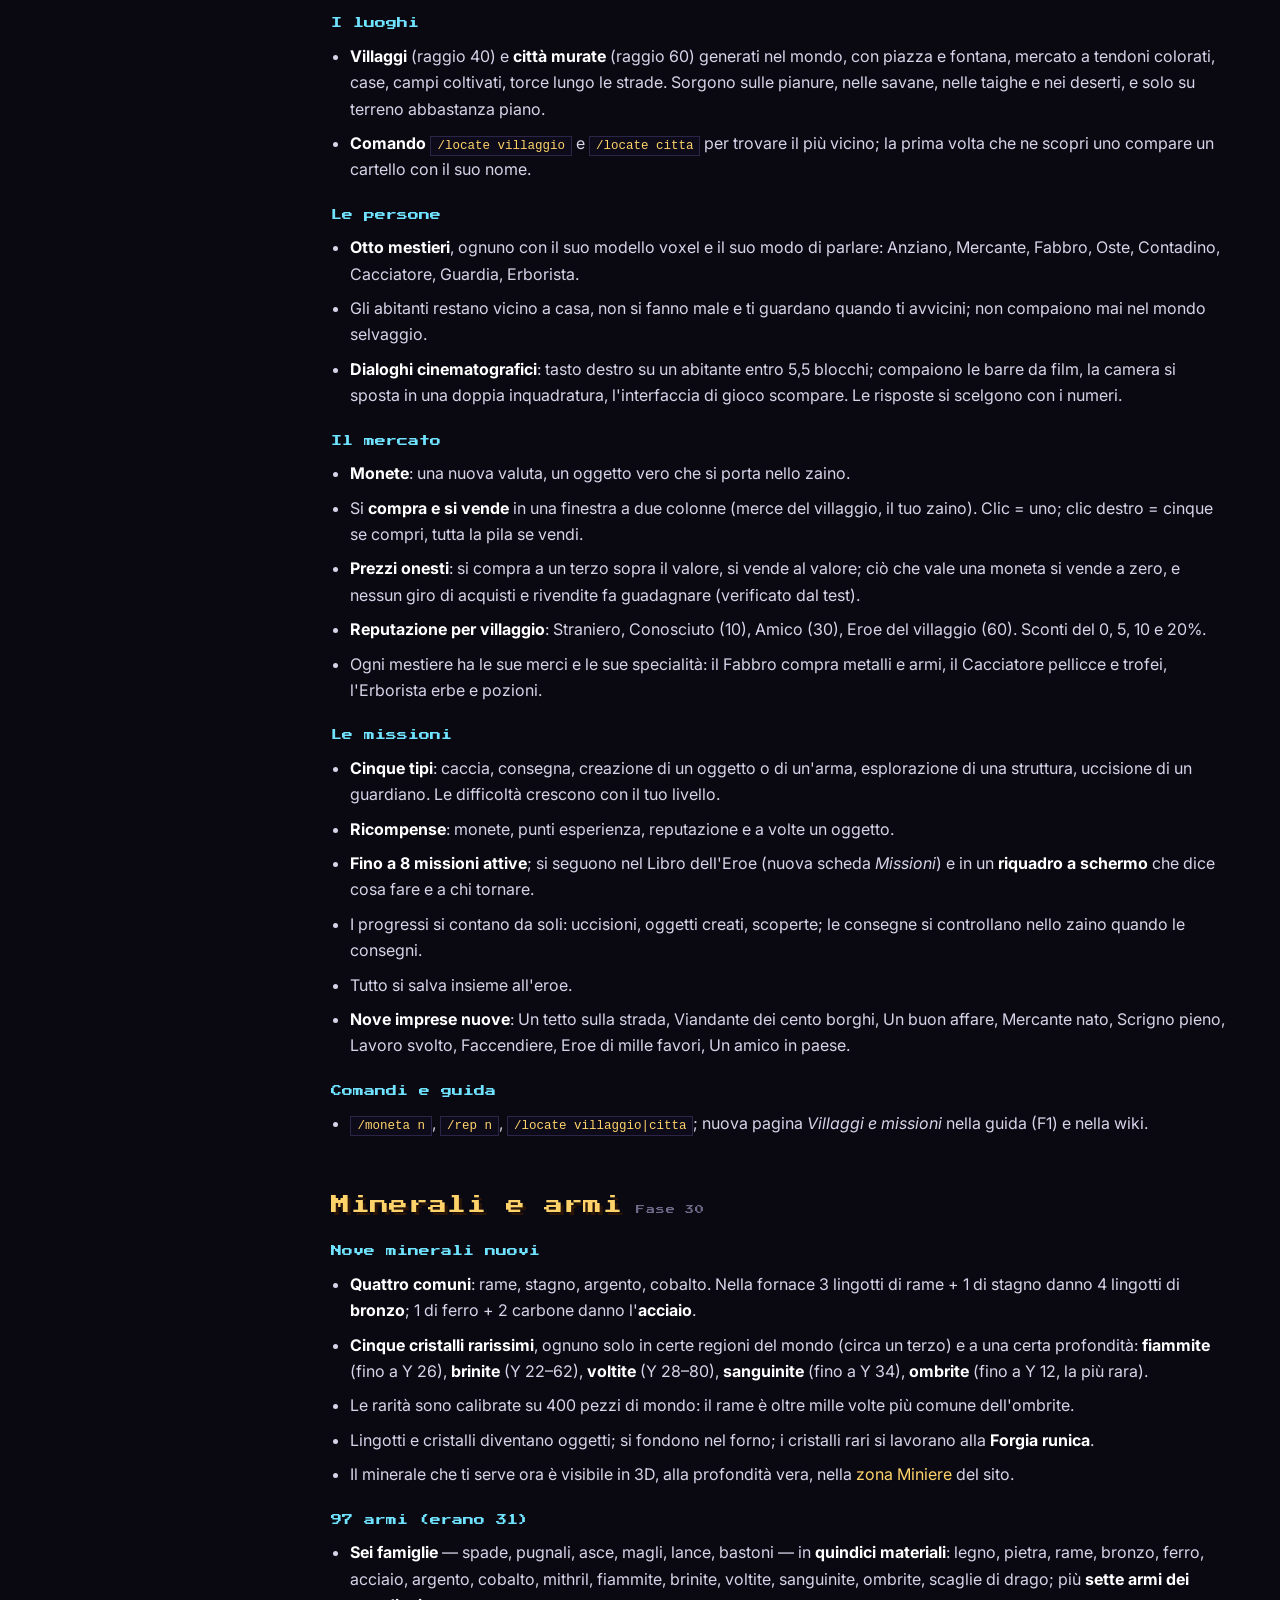
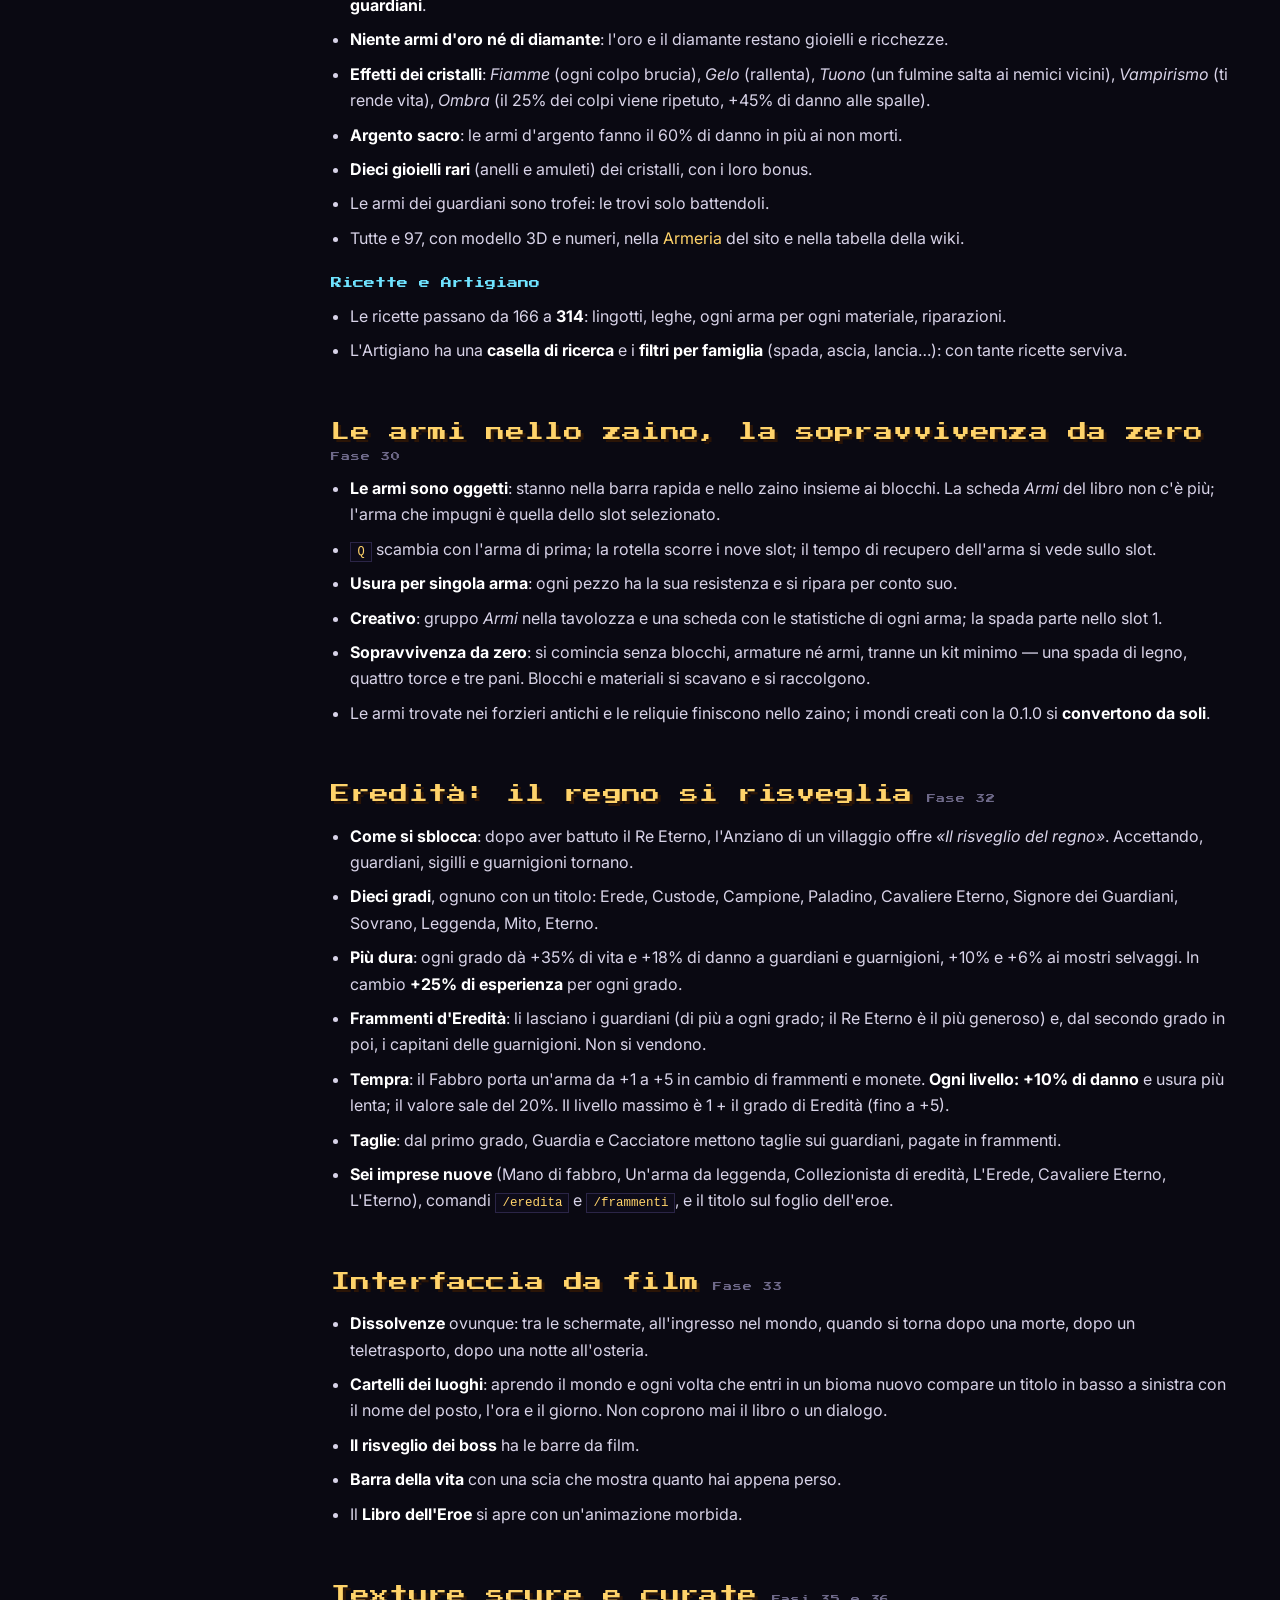
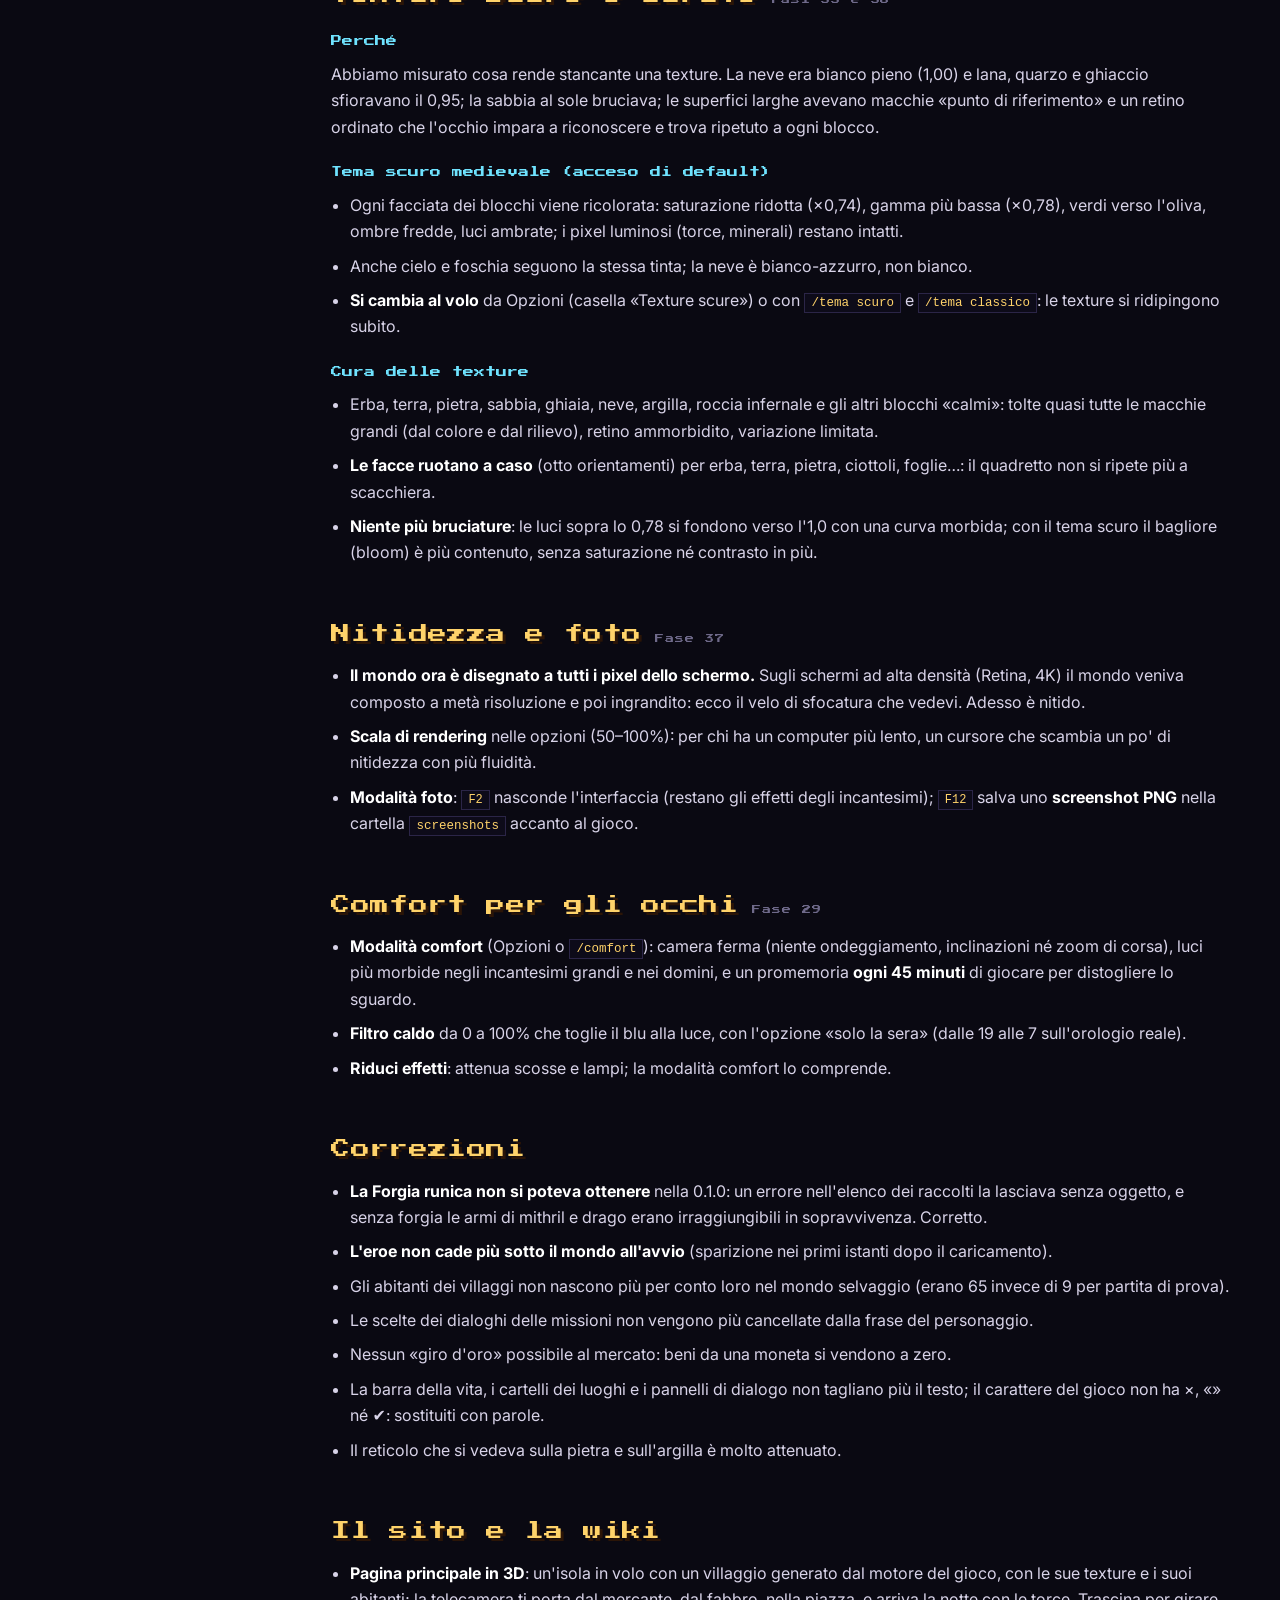
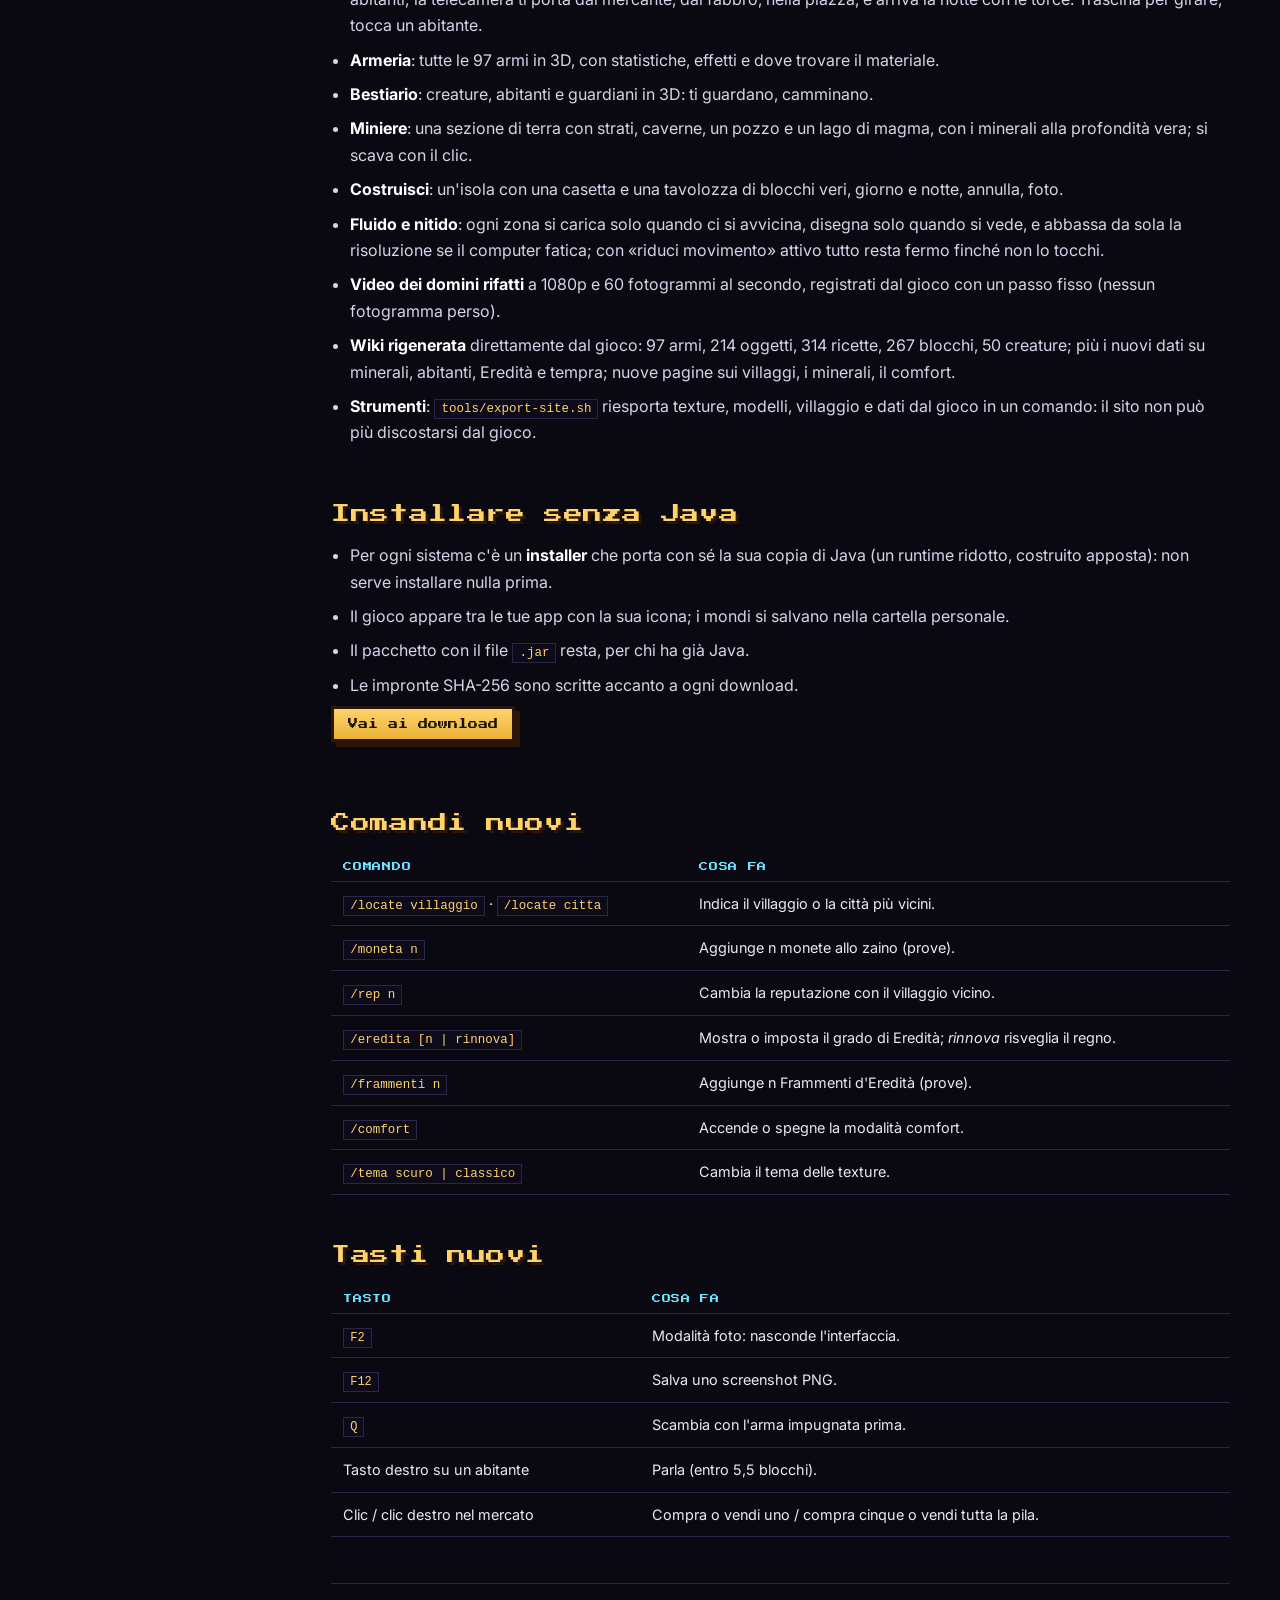
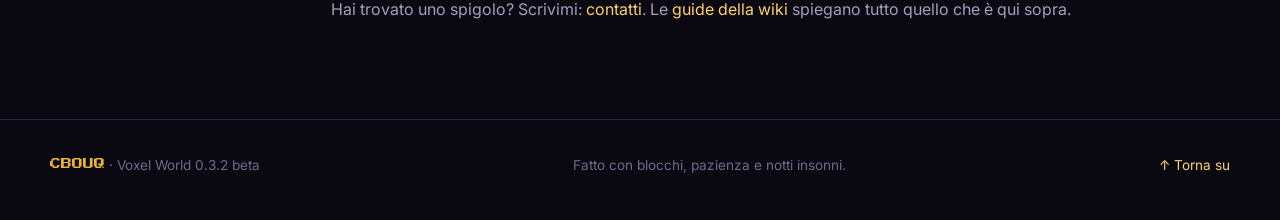
==== commit dff225c7: "Voxel World 0.3.2 beta: sopravvivenza, falce, launcher, download Co-Authored-By: Claude Sonnet 5.5 <" ====
--- a/novita.html
+++ b/novita.html
@@ -3,10 +3,10 @@
 <head>
 <meta charset="utf-8">
 <meta name="viewport" content="width=device-width, initial-scale=1">
-<title>Novità 0.3.1 beta — Voxel World</title>
-<meta name="description" content="Tutto quello che è cambiato in Voxel World dalla 0.1.0 beta alla 0.3.1 beta, voce per voce: braccia nuove, villaggi e dojo ricchi, abitanti con una giornata, luci e cielo stellato, comandi riassegnabili, missioni, Eredità, minerali e armi, texture scure, interfaccia da film, nitidezza, installer senza Java.">
+<title>Novità 0.3.2 beta — Voxel World</title>
+<meta name="description" content="Tutto quello che è cambiato in Voxel World dalla 0.1.0 beta alla 0.3.2 beta, voce per voce: sopravvivenza (inventario con E, attrezzi, falce), launcher, braccia nuove, villaggi e dojo ricchi, abitanti con una giornata, luci e cielo stellato, comandi riassegnabili, missioni, Eredità, minerali e armi, texture scure, interfaccia da film, nitidezza, installer senza Java.">
 <meta name="theme-color" content="#0a0912">
-<meta property="og:title" content="Novità 0.3.1 beta — Voxel World">
+<meta property="og:title" content="Novità 0.3.2 beta — Voxel World">
 <meta property="og:image" content="assets/img/hero-island.webp">
 <link rel="icon" href="assets/favicon.svg" type="image/svg+xml">
 <link rel="preconnect" href="https://fonts.googleapis.com">
@@ -38,13 +38,13 @@
   <header class="log-hero">
     <div class="wrap">
       <span class="eyebrow">Registro delle novità</span>
-      <h1 class="px">Voxel World 0.3.1 <span class="badge">BETA</span></h1>
-      <p class="lead">Questo è l'elenco completo, voce per voce, di tutto quello che è cambiato dalla <b>0.1.0 beta</b> (21 ottobre 2026) a questa versione (27 ottobre 2026): il gioco, il sito, la wiki e il modo di installarlo.</p>
+      <h1 class="px">Voxel World 0.3.2 <span class="badge">BETA</span></h1>
+      <p class="lead">Questo è l'elenco completo, voce per voce, di tutto quello che è cambiato dalla <b>0.1.0 beta</b> (21 ottobre 2026) a questa versione (28 ottobre 2026): il gioco, il sito, la wiki e il modo di installarlo.</p>
       <div class="diff" aria-label="Il gioco in numeri, prima e dopo">
-        <div><small>Armi</small><b>31 → 97</b></div>
-        <div><small>Oggetti</small><b>104 → 214</b></div>
-        <div><small>Ricette</small><b>166 → 314</b></div>
-        <div><small>Creature e abitanti</small><b>42 → 50</b></div>
+        <div><small>Armi</small><b>31 → 112</b></div>
+        <div><small>Oggetti</small><b>104 → 229</b></div>
+        <div><small>Ricette</small><b>166 → 344</b></div>
+        <div><small>Creature e abitanti</small><b>42 → 57</b></div>
         <div><small>Blocchi</small><b>258 → 267</b></div>
         <div><small>Armature e gioielli</small><b>56 → 66</b></div>
         <div><small>Imprese</small><b>77 → 92</b></div>
@@ -56,6 +56,7 @@
   <div class="wrap log-layout" id="log">
     <nav class="toc" aria-label="Indice">
       <b>In questa pagina</b>
+      <a href="#sopravvivenza-032">Novità della 0.3.2: sopravvivenza e launcher</a>
       <a href="#braccia">Novità della 0.3.1: braccia nuove</a>
       <a href="#prossima">Novità della 0.3.0</a>
       <a href="#insediamenti">Villaggi, città e dojo ricchi</a>
@@ -91,6 +92,42 @@
         </ul>
       </section>
 
+      <section id="sopravvivenza-032">
+        <h2 class="px">Novità della 0.3.2: sopravvivenza e launcher <small>28 ottobre 2026</small></h2>
+        <p class="lead" style="max-width:70ch">Zaino e fabbricazione ora si parlano, gli attrezzi servono davvero, c'è una nuova famiglia di armi, la falce, e il gioco si installa e si apre con un clic.</p>
+        <h3>L'inventario con E</h3>
+        <ul class="plain">
+          <li><b>E apre lo zaino.</b> In Sopravvivenza il tasto E apre direttamente lo zaino, qualunque pagina del libro fosse aperta prima; <b>I</b> apre la scheda dell'eroe. E richiude.</li>
+          <li><b>Sotto lo zaino, cosa puoi fabbricare.</b> Le ricette fattibili adesso con quello che hai (attrezzi per primi, poi armi, armature, costruzione, cucina): un clic e la fabbrichi. In grigio, quelle che aspettano solo un banco vicino: un clic ti porta alla ricetta.</li>
+          <li><b>A cosa serve quello che indichi.</b> Passando il mouse su un oggetto vedi le ricette che lo usano (in verde quelle subito fattibili) e un clic ti porta alla ricetta nell'Artigiano. Se non indichi niente, il promemoria «che attrezzo per che blocco».</li>
+          <li><b>Zaino più comodo.</b> <b>Ordina</b> unisce le pile uguali e mette in fila armi, attrezzi, blocchi, materiali e cibo; il tasto destro divide una pila a metà; Maiusc + clic manda un oggetto tra la barra rapida e le file.</li>
+        </ul>
+        <h3>Attrezzi che si fanno valere</h3>
+        <ul class="plain">
+          <li><b>Il piccone</b> spacca la pietra molte volte più in fretta delle mani (7,5 secondi a mani nude, 1,1 con il piccone di legno, 0,4 con quello di ferro) e, di ferro o meglio, ogni tanto tira fuori un pezzo in più da un minerale (20% con il ferro, 40% con il mithril). Nella descrizione dell'attrezzo trovi i tempi veri e fin dove arriva.</li>
+          <li><b>L'ascia</b> abbatte l'albero intero: con un colpo cadono tutti i tronchi sopra il taglio (fino a 64), e l'ascia si consuma un po' di più. Resta la più veloce su assi, banchi e librerie.</li>
+          <li><b>La zappa</b> prepara il campo con il tasto destro (con il ferro, un quadrato di nove blocchi alla volta), tiene bene foglie e balle di fieno e fa rendere di più i raccolti maturi: un pezzo in più dalla pietra, due dal ferro.</li>
+          <li><b>La pala</b> resta per terra, sabbia, ghiaia, argilla e neve.</li>
+        </ul>
+        <h3>La falce, anche come arma</h3>
+        <ul class="plain">
+          <li><b>Quindici falci</b> (da quella di legno a quelle dei cristalli rari: fiamme, gelo, tuono, vampirismo, ombra): sette famiglie di armi, <b>112</b> in tutto, ognuna con il suo modello 3D, l'icona e la ricetta.</li>
+          <li><b>Come combatte</b>: arco larghissimo (170 gradi), lunga (4,4 blocchi), fino a sei nemici in un colpo, meno forte di una spada contro uno solo. Catena: Falciata, Controfalciata e, per finire, <b>Mietitura Finale</b>, un giro completo. Con l'allenamento si aggiungono la Mezzaluna e la Falce Rovescia, nella nuova scuola «Mietitura della Falce».</li>
+          <li><b>Raccoglie davvero</b>: a ogni colpo falcia l'erba alta, i fiori e i raccolti maturi dell'arco davanti a te (le colture giovani restano a crescere) e si consuma di uno solo per colpo.</li>
+        </ul>
+        <h3>Il launcher</h3>
+        <ul class="plain">
+          <li><b>Un collegamento con un clic.</b> Al primo avvio il gioco chiede se vuoi un collegamento sul desktop (e nel menu Start o delle applicazioni): lo crea per te su Mac, Windows e Linux. Lo trovi anche in Impostazioni.</li>
+          <li><b>Windows e Linux si installano da soli.</b> Il pacchetto di Windows ha <code>Installa Voxel World.vbs</code> (installa, crea i collegamenti e avvia) e il suo disinstallatore; quello di Linux ha <code>./install.sh</code> (menu, desktop e avvio) e <code>./uninstall.sh</code>. I mondi salvati non vengono mai toccati.</li>
+          <li><b>Su Mac</b> il disco ti dice in tre passi cosa fare, e se apri il gioco dal disco di installazione ti avvisa di trascinarlo prima in Applicazioni.</li>
+          <li><b>Ti avvisa degli aggiornamenti.</b> All'avvio il gioco guarda in silenzio, con una richiesta web ordinaria, se sul sito c'è una versione più nuova e, se c'è, mette un pulsante <i>Scarica</i> nel menu. Non installa niente da solo e si spegne in Impostazioni.</li>
+        </ul>
+        <h3>Più robusto</h3>
+        <ul class="plain">
+          <li>Il gioco parte anche con lo schermo spento (o assente): aspetta qualche secondo che ne compaia uno e, se non c'è, apre la finestra comunque, in modo che si veda appena lo schermo torna. Senza un ambiente grafico dà una frase chiara invece di un errore tecnico, e il rapporto di errore suggerisce cosa provare (scheda grafica troppo vecchia, poca memoria, schermo spento).</li>
+        </ul>
+      </section>
+
       <section id="braccia">
         <h2 class="px">Novità della 0.3.1: braccia nuove <small>27 ottobre 2026</small></h2>
         <p class="lead" style="max-width:70ch">Le braccia di tutte le persone del gioco, e quelle che vedi in prima persona, sono state rifatte: non più blocchi rigidi, ma braccia vere con la spalla, il gomito che si piega, l'avambraccio e una mano con le dita. Anche i modelli 3D del sito le usano.</p>
@@ -415,7 +452,7 @@
 
 <footer>
   <div class="wrap">
-    <span><b>CBOUQ</b> · Voxel World 0.3.1 beta</span>
+    <span><b>CBOUQ</b> · Voxel World 0.3.2 beta</span>
     <span>Fatto con blocchi, pazienza e notti insonni.</span>
     <a href="#top">↑ Torna su</a>
   </div>
